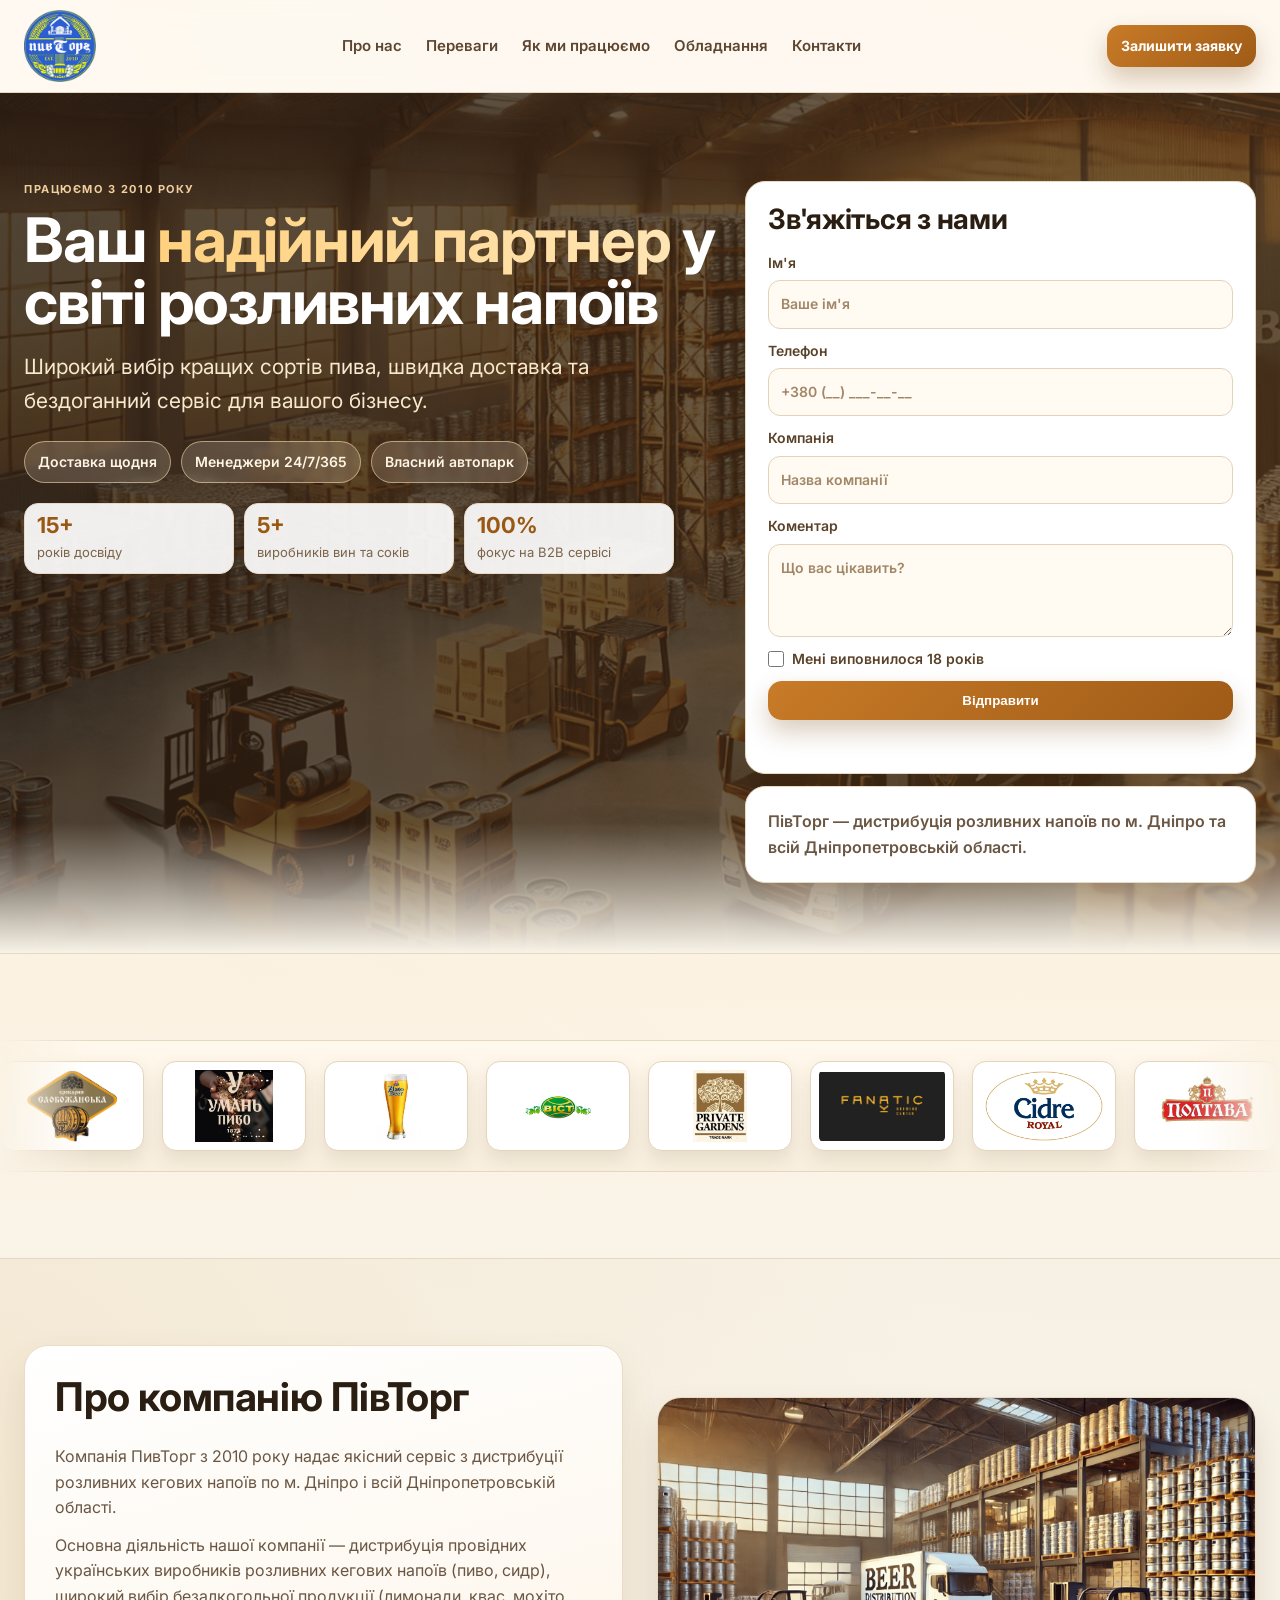
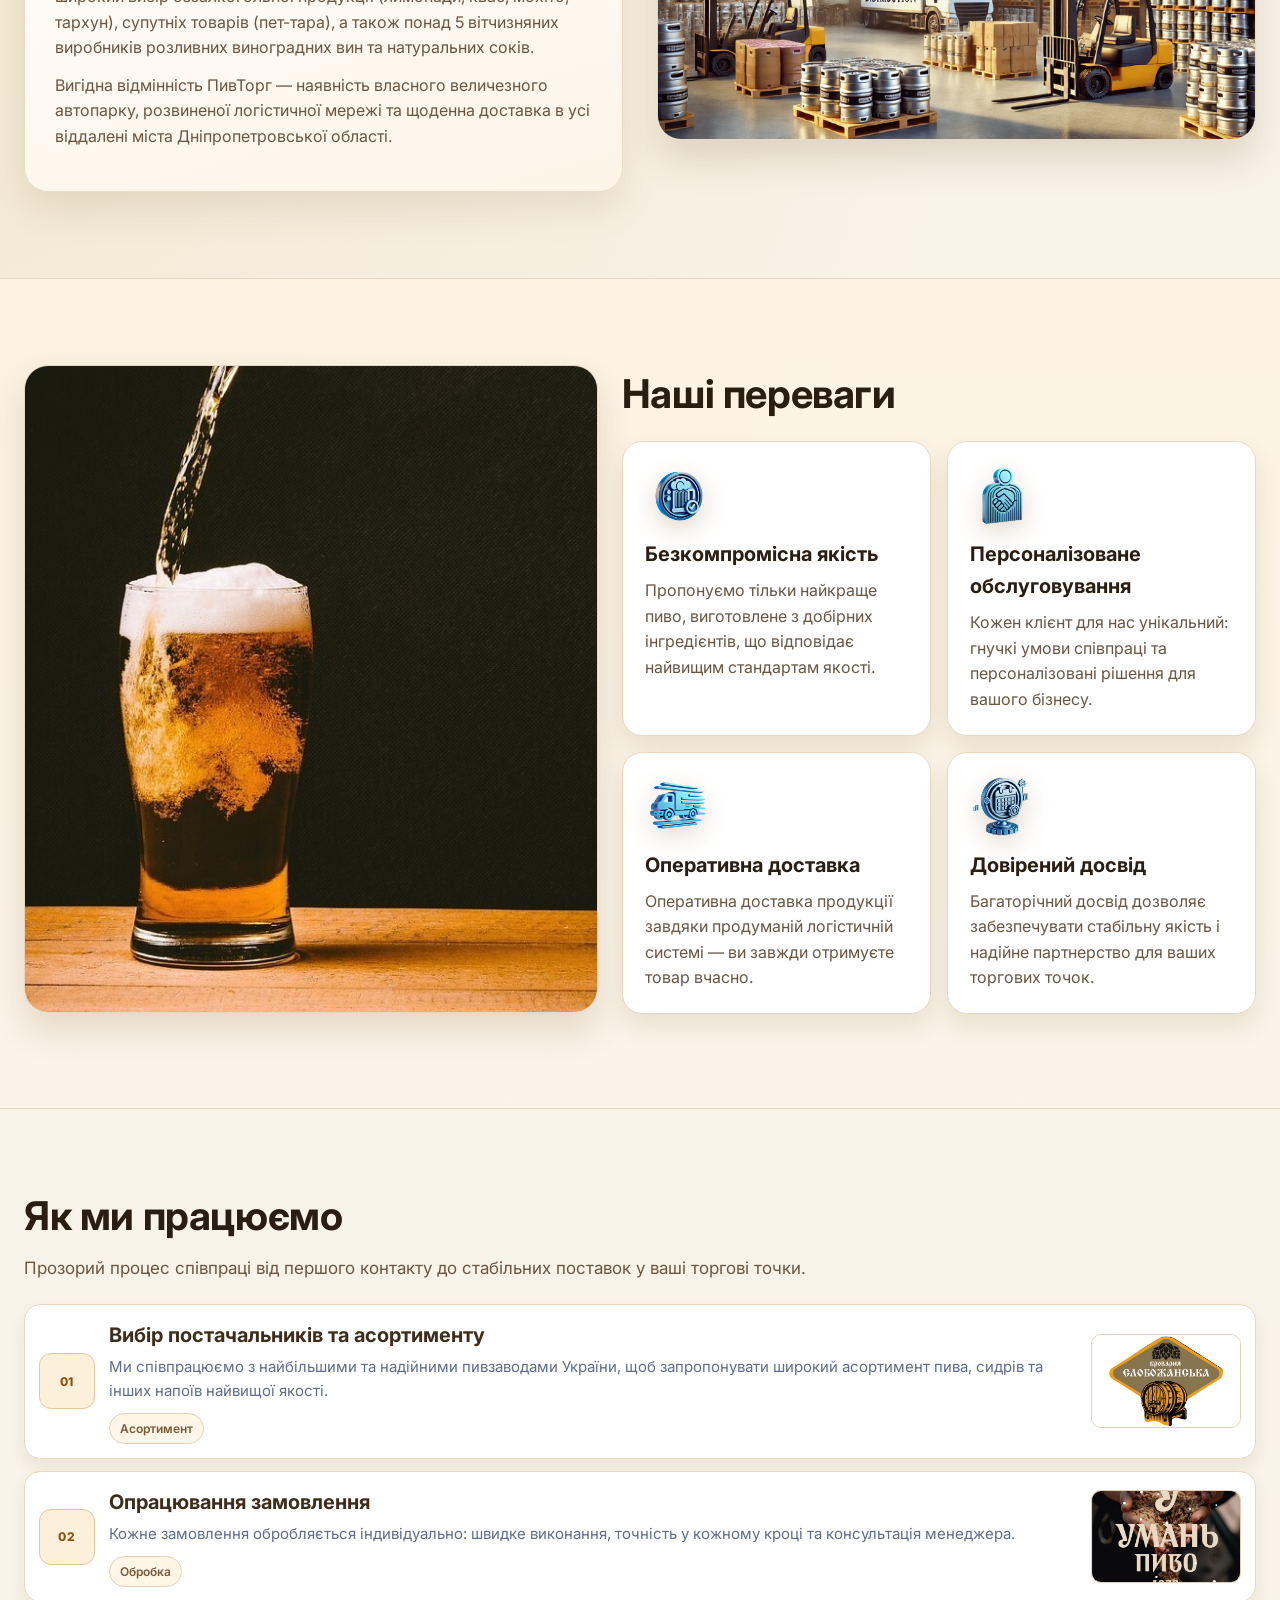
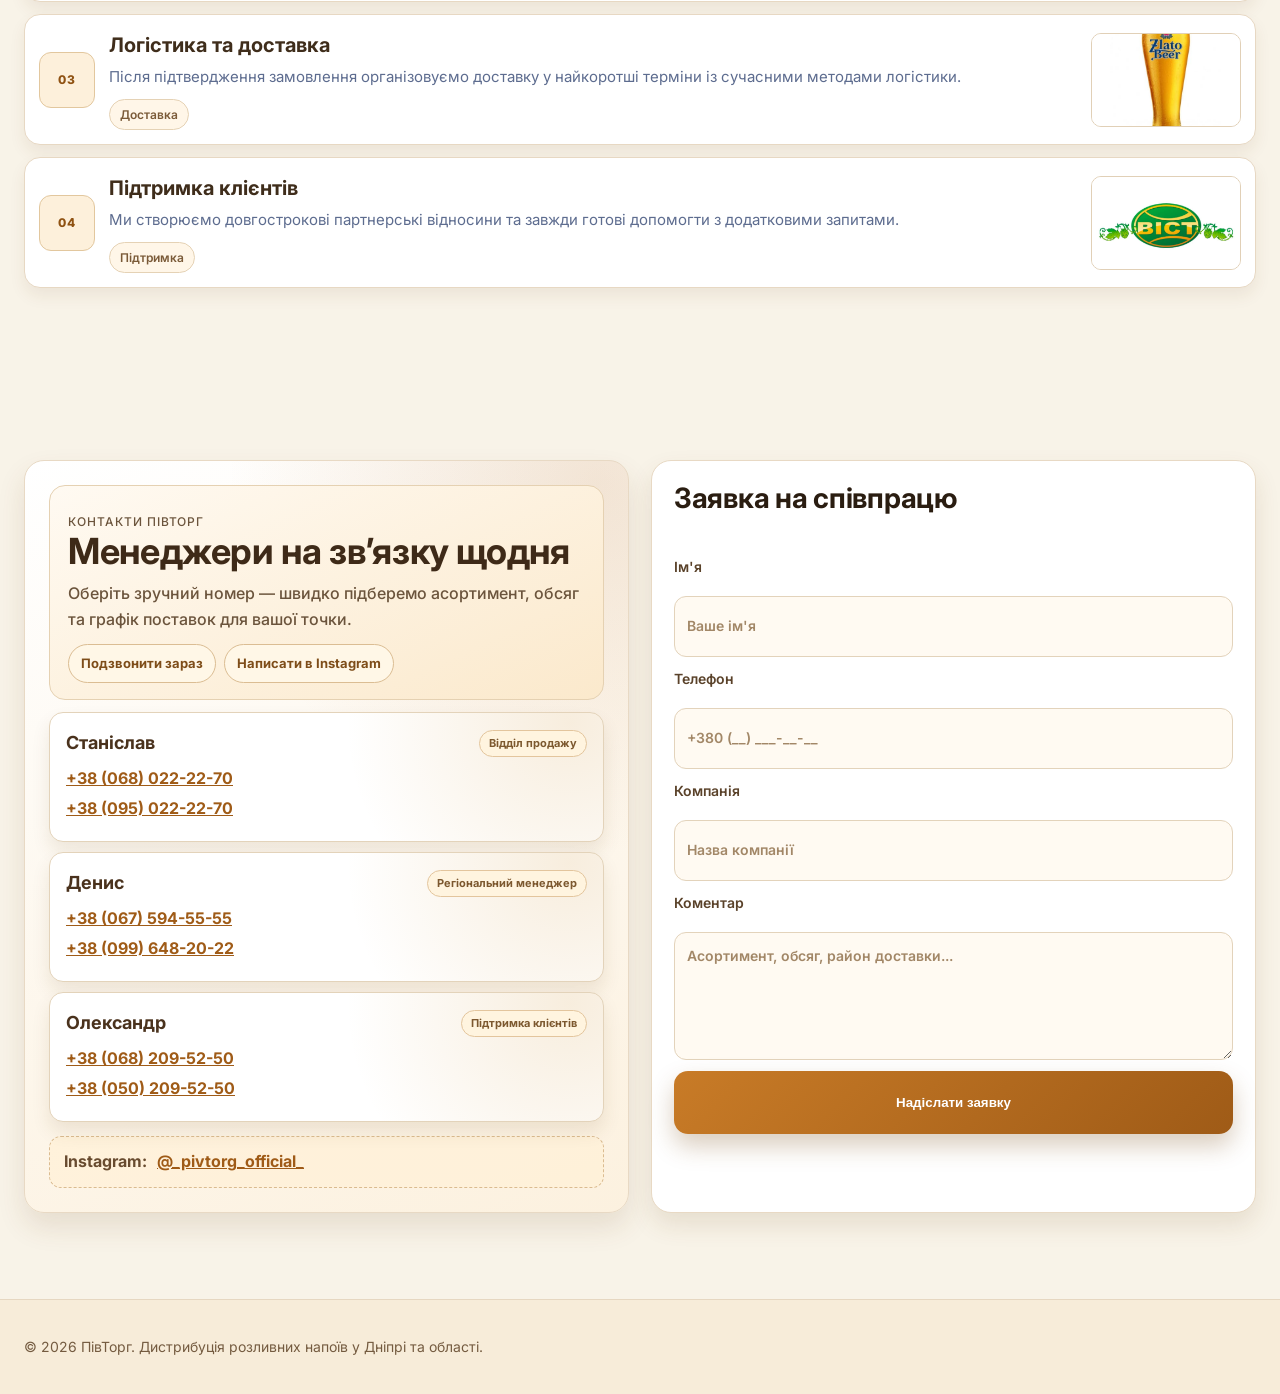
==== index.html @ 71525293 "Add files via upload" ====
<!doctype html>
<html lang="uk">
<head>
  <meta charset="UTF-8" />
  <meta name="viewport" content="width=device-width, initial-scale=1.0" />
  <title>ПiвТорг — Ваш надійний партнер у світі розливних напоїв</title>
  <meta name="description" content="Дистрибуція розливних кегових напоїв, сидрів та безалкогольної продукції по Дніпру і Дніпропетровській області." />
  <link rel="preconnect" href="https://fonts.googleapis.com">
  <link rel="preconnect" href="https://fonts.gstatic.com" crossorigin>
  <link href="https://fonts.googleapis.com/css2?family=Inter:wght@400;500;600;700;800&display=swap" rel="stylesheet">
  <link rel="stylesheet" href="styles.css" />
</head>
<body>
  <header class="header">
    <div class="container nav">
      <a href="#top" class="brand">
        <img src="assets/images/logo-main.png" alt="ПiвТорг" />
      </a>
      <nav>
        <a href="#about">Про нас</a>
        <a href="#advantages">Переваги</a>
        <a href="#work">Як ми працюємо</a>
        <a href="obladnannya.html">Обладнання</a>
        <a href="#contacts">Контакти</a>
      </nav>
      <a class="btn btn-sm" href="#lead">Залишити заявку</a>
    </div>
  </header>

  <main id="top">
    <section class="hero">
      <div class="container hero-grid">
        <div>
          <p class="kicker">Працюємо з 2010 року</p>
          <h1>Ваш <span>надійний партнер</span> у світі розливних напоїв</h1>
          <p class="lead">Широкий вибір кращих сортів пива, швидка доставка та бездоганний сервіс для вашого бізнесу.</p>
          <div class="hero-badges">
            <span>Доставка щодня</span>
            <span>Менеджери 24/7/365</span>
            <span>Власний автопарк</span>
          </div>

          <div class="hero-proof">
            <div>
              <strong>15+</strong>
              <p>років досвіду</p>
            </div>
            <div>
              <strong>5+</strong>
              <p>виробників вин та соків</p>
            </div>
            <div>
              <strong>100%</strong>
              <p>фокус на B2B сервісі</p>
            </div>
          </div>
        </div>

        <div class="hero-side">
          <form class="card form" data-form>
            <h2>Зв'яжіться з нами</h2>
            <label>
              Ім'я
              <input name="name" type="text" placeholder="Ваше ім'я" required>
            </label>
            <label>
              Телефон
              <input name="phone" type="tel" placeholder="+380 (__) ___-__-__" required>
            </label>
            <label>
              Компанія
              <input name="company" type="text" placeholder="Назва компанії">
            </label>
            <label>
              Коментар
              <textarea name="message" rows="3" placeholder="Що вас цікавить?"></textarea>
            </label>
            <label class="check">
              <input type="checkbox" name="age18" required>
              <span>Мені виповнилося 18 років</span>
            </label>
            <button class="btn" type="submit">Відправити</button>
            <p class="form-status" data-status></p>
          </form>
          <div class="hero-note card">
            <p>ПiвТорг — дистрибуція розливних напоїв по м. Дніпро та всій Дніпропетровській області.</p>
          </div>
        </div>
      </div>
    </section>

    <section class="section section-soft partners">
      <div class="logo-marquee" aria-label="Логотипи партнерів">
        <div class="logo-track">
          <img src="assets/images/partner-01.jpg" alt="Партнер 1">
          <img src="assets/images/partner-02.jpg" alt="Партнер 2">
          <img src="assets/images/partner-03.jpg" alt="Партнер 3">
          <img src="assets/images/partner-04.jpg" alt="Партнер 4">
          <img src="assets/images/partner-05.jpg" alt="Партнер 5">
          <img src="assets/images/partner-06.jpg" alt="Партнер 6">
          <img src="assets/images/partner-07.png" alt="Партнер 7">
          <img src="assets/images/partner-08.jpg" alt="Партнер 8">
          <img src="assets/images/partner-09.jpg" alt="Партнер 9">
          <img src="assets/images/partner-10.jpg" alt="Партнер 10">
          <img src="assets/images/partner-11.jpg" alt="Партнер 11">
          <img src="assets/images/partner-12.jpg" alt="Партнер 12">

          <img src="assets/images/partner-01.jpg" alt="Партнер 1">
          <img src="assets/images/partner-02.jpg" alt="Партнер 2">
          <img src="assets/images/partner-03.jpg" alt="Партнер 3">
          <img src="assets/images/partner-04.jpg" alt="Партнер 4">
          <img src="assets/images/partner-05.jpg" alt="Партнер 5">
          <img src="assets/images/partner-06.jpg" alt="Партнер 6">
          <img src="assets/images/partner-07.png" alt="Партнер 7">
          <img src="assets/images/partner-08.jpg" alt="Партнер 8">
          <img src="assets/images/partner-09.jpg" alt="Партнер 9">
          <img src="assets/images/partner-10.jpg" alt="Партнер 10">
          <img src="assets/images/partner-11.jpg" alt="Партнер 11">
          <img src="assets/images/partner-12.jpg" alt="Партнер 12">
        </div>
      </div>
    </section>

    <section id="about" class="section">
      <div class="container about">
        <div>
          <h2>Про компанію ПiвТорг</h2>
          <p>Компанія ПивТорг з 2010 року надає якісний сервіс з дистрибуції розливних кегових напоїв по м. Дніпро і всій Дніпропетровській області.</p>
          <p>Основна діяльність нашої компанії — дистрибуція провідних українських виробників розливних кегових напоїв (пиво, сидр), широкий вибір безалкогольної продукції (лимонади, квас, мохіто, тархун), супутніх товарів (пет-тара), а також понад 5 вітчизняних виробників розливних виноградних вин та натуральних соків.</p>
          <p>Вигідна відмінність ПивТорг — наявність власного величезного автопарку, розвиненої логістичної мережі та щоденна доставка в усі віддалені міста Дніпропетровської області.</p>
        </div>
        <img src="assets/images/about-team.png" alt="Команда ПивТорг" />
      </div>
    </section>

    <section id="advantages" class="section section-soft">
      <div class="container advantages-layout">
        <div class="advantages-media">
          <img src="assets/images/section-advantages-bg.jpg" alt="Асортимент напоїв" />
        </div>
        <div class="advantages-content">
          <h2>Наші переваги</h2>
          <div class="advantages-grid">
          <article class="card">
            <img class="icon-3d" src="assets/images/icon-quality.png" alt="Якість" />
            <h3>Безкомпромісна якість</h3>
            <p>Пропонуємо тільки найкраще пиво, виготовлене з добірних інгредієнтів, що відповідає найвищим стандартам якості.</p>
          </article>
          <article class="card">
            <img class="icon-3d" src="assets/images/icon-service.png" alt="Сервіс" />
            <h3>Персоналізоване обслуговування</h3>
            <p>Кожен клієнт для нас унікальний: гнучкі умови співпраці та персоналізовані рішення для вашого бізнесу.</p>
          </article>
          <article class="card">
            <img class="icon-3d" src="assets/images/icon-delivery.png" alt="Доставка" />
            <h3>Оперативна доставка</h3>
            <p>Оперативна доставка продукції завдяки продуманій логістичній системі — ви завжди отримуєте товар вчасно.</p>
          </article>
          <article class="card">
            <img class="icon-3d" src="assets/images/icon-experience.png" alt="Досвід" />
            <h3>Довірений досвід</h3>
            <p>Багаторічний досвід дозволяє забезпечувати стабільну якість і надійне партнерство для ваших торгових точок.</p>
          </article>
          </div>
        </div>
      </div>
    </section>

    <section id="work" class="section">
      <div class="container">
        <h2>Як ми працюємо</h2>
        <p class="work-lead">Прозорий процес співпраці від першого контакту до стабільних поставок у ваші торгові точки.</p>
        <div class="work-lane">
          <article class="work-step">
            <div class="work-step__index">01</div>
            <img class="work-step__image" src="assets/images/partner-01.jpg" alt="Постачальники" />
            <div class="work-step__body">
              <h3>Вибір постачальників та асортименту</h3>
              <p>Ми співпрацюємо з найбільшими та надійними пивзаводами України, щоб запропонувати широкий асортимент пива, сидрів та інших напоїв найвищої якості.</p>
            </div>
            <div class="work-step__tag">Асортимент</div>
          </article>

          <article class="work-step">
            <div class="work-step__index">02</div>
            <img class="work-step__image" src="assets/images/partner-02.jpg" alt="Опрацювання" />
            <div class="work-step__body">
              <h3>Опрацювання замовлення</h3>
              <p>Кожне замовлення обробляється індивідуально: швидке виконання, точність у кожному кроці та консультація менеджера.</p>
            </div>
            <div class="work-step__tag">Обробка</div>
          </article>

          <article class="work-step">
            <div class="work-step__index">03</div>
            <img class="work-step__image" src="assets/images/partner-03.jpg" alt="Логістика" />
            <div class="work-step__body">
              <h3>Логістика та доставка</h3>
              <p>Після підтвердження замовлення організовуємо доставку у найкоротші терміни із сучасними методами логістики.</p>
            </div>
            <div class="work-step__tag">Доставка</div>
          </article>

          <article class="work-step">
            <div class="work-step__index">04</div>
            <img class="work-step__image" src="assets/images/partner-04.jpg" alt="Підтримка" />
            <div class="work-step__body">
              <h3>Підтримка клієнтів</h3>
              <p>Ми створюємо довгострокові партнерські відносини та завжди готові допомогти з додатковими запитами.</p>
            </div>
            <div class="work-step__tag">Підтримка</div>
          </article>
        </div>
      </div>
    </section>

    <section id="contacts" class="section">
      <div class="container contacts">
        <div class="contacts-panel">
          <div class="contacts-head">
            <p class="contacts-kicker">Контакти ПiвТорг</p>
            <h2>Менеджери на звʼязку щодня</h2>
            <p>Оберіть зручний номер — швидко підберемо асортимент, обсяг та графік поставок для вашої точки.</p>
            <div class="contacts-actions">
              <a class="contacts-chip" href="tel:+380680222270">Подзвонити зараз</a>
              <a class="contacts-chip" href="https://www.instagram.com/_pivtorg_official_/" target="_blank" rel="noreferrer">Написати в Instagram</a>
            </div>
          </div>
          <div class="contact-cards">
            <article class="contact-card">
              <div class="contact-card__meta">
                <h3>Станіслав</h3>
                <span>Відділ продажу</span>
              </div>
              <p><a href="tel:+380680222270">+38 (068) 022-22-70</a></p>
              <p><a href="tel:+380950222270">+38 (095) 022-22-70</a></p>
            </article>
            <article class="contact-card">
              <div class="contact-card__meta">
                <h3>Денис</h3>
                <span>Регіональний менеджер</span>
              </div>
              <p><a href="tel:+380675945555">+38 (067) 594-55-55</a></p>
              <p><a href="tel:+380996482022">+38 (099) 648-20-22</a></p>
            </article>
            <article class="contact-card">
              <div class="contact-card__meta">
                <h3>Олександр</h3>
                <span>Підтримка клієнтів</span>
              </div>
              <p><a href="tel:+380682095250">+38 (068) 209-52-50</a></p>
              <p><a href="tel:+380502095250">+38 (050) 209-52-50</a></p>
            </article>
          </div>
          <div class="contacts-social">
            <strong>Instagram:</strong>
            <a href="https://www.instagram.com/_pivtorg_official_/" target="_blank" rel="noreferrer">@_pivtorg_official_</a>
          </div>
        </div>

        <form id="lead" class="card form" data-form>
          <h2>Заявка на співпрацю</h2>
          <label>
            Ім'я
            <input name="name" type="text" placeholder="Ваше ім'я" required>
          </label>
          <label>
            Телефон
            <input name="phone" type="tel" placeholder="+380 (__) ___-__-__" required>
          </label>
          <label>
            Компанія
            <input name="company" type="text" placeholder="Назва компанії">
          </label>
          <label>
            Коментар
            <textarea name="message" rows="4" placeholder="Асортимент, обсяг, район доставки..."></textarea>
          </label>
          <button class="btn" type="submit">Надіслати заявку</button>
          <p class="form-status" data-status></p>
        </form>
      </div>
    </section>
  </main>

  <footer class="footer">
    <div class="container">
      <p>© <span id="year"></span> ПiвТорг. Дистрибуція розливних напоїв у Дніпрі та області.</p>
    </div>
  </footer>

  <script src="script.js"></script>
</body>
</html>
---- styles.css ----
:root {
  --bg: #f8f3e8;
  --surface: #ffffff;
  --text: #2a1d11;
  --muted: #6a5642;
  --line: #e6d7c1;
  --primary: #b46a1f;
  --primary-dark: #8e4f0f;
  --accent: #d0912f;
}

* { box-sizing: border-box; }
html {
  scroll-behavior: smooth;
  scroll-padding-top: 96px;
}
body { margin: 0; padding: 0; }
img { max-width: 100%; display: block; }

body {
  font-family: Inter, system-ui, -apple-system, Segoe UI, Roboto, sans-serif;
  color: var(--text);
  background:
    radial-gradient(circle at 92% -8%, rgba(180, 106, 31, 0.16), transparent 36%),
    radial-gradient(circle at -8% 34%, rgba(208, 145, 47, 0.13), transparent 32%),
    var(--bg);
  line-height: 1.6;
}

.container {
  width: calc(100% - 48px);
  max-width: 1500px;
  margin: 0 auto;
}

.header {
  position: sticky;
  top: 0;
  z-index: 40;
  background: rgba(255, 250, 242, 0.92);
  border-bottom: 1px solid var(--line);
  backdrop-filter: blur(10px);
}

.nav {
  min-height: 92px;
  display: flex;
  align-items: center;
  justify-content: space-between;
  gap: 16px;
}

.brand {
  display: inline-flex;
  align-items: center;
  padding: 6px 0;
}

.brand img {
  height: 72px;
  border-radius: 12px;
  border: none;
  box-shadow: none;
}

nav { display: flex; gap: 24px; }
nav a {
  color: #5d452f;
  text-decoration: none;
  font-weight: 600;
  font-size: 15px;
}
nav a:hover { color: #3b2a1a; }

.btn {
  display: inline-flex;
  align-items: center;
  justify-content: center;
  border: none;
  border-radius: 14px;
  background: linear-gradient(135deg, #c87b27 0%, #9f5b17 100%);
  color: #fff;
  font-weight: 700;
  text-decoration: none;
  cursor: pointer;
  padding: 12px 18px;
  box-shadow: 0 12px 24px rgba(121, 74, 22, 0.28);
  transition: .2s ease;
}
.btn:hover { transform: translateY(-2px); box-shadow: 0 16px 28px rgba(104, 60, 15, 0.34); }
.btn-sm { padding: 10px 14px; font-size: 14px; }

.hero {
  position: relative;
  padding: 88px 0 70px;
  overflow: hidden;
}
.hero::before {
  content: '';
  position: absolute;
  inset: 0;
  background:
    linear-gradient(100deg, rgba(48, 30, 16, 0.66), rgba(113, 69, 25, 0.5)),
    url('assets/images/hero-bg.png') center/cover no-repeat;
  z-index: 0;
}
.hero::after {
  content: '';
  position: absolute;
  inset: auto 0 0;
  height: 130px;
  background: linear-gradient(180deg, rgba(248, 243, 232, 0), rgba(248, 243, 232, 1));
  z-index: 0;
}

.hero-grid {
  position: relative;
  z-index: 1;
  display: grid;
  grid-template-columns: 1.15fr 0.85fr;
  gap: 30px;
  align-items: start;
}

.kicker {
  margin: 0 0 10px;
  color: #f0cf9f;
  font-weight: 700;
  text-transform: uppercase;
  letter-spacing: .14em;
  font-size: 11px;
}

h1 {
  margin: 0;
  color: #ffffff;
  max-width: 860px;
  font-size: clamp(38px, 4.8vw, 66px);
  line-height: 1.02;
  letter-spacing: -.02em;
}
h1 span {
  background: linear-gradient(92deg, #ffd17f, #ffe5b4);
  -webkit-background-clip: text;
  background-clip: text;
  color: transparent;
}

.lead {
  margin: 16px 0 0;
  color: #f8e9cd;
  font-size: clamp(16px, 1.9vw, 21px);
  max-width: 760px;
}

.hero-badges {
  margin-top: 24px;
  display: flex;
  gap: 10px;
  flex-wrap: wrap;
}
.hero-badges span {
  background: rgba(255, 239, 214, 0.18);
  border: 1px solid rgba(252, 226, 181, 0.55);
  color: #fff5e4;
  padding: 9px 13px;
  border-radius: 999px;
  font-weight: 600;
  font-size: 14px;
  backdrop-filter: blur(3px);
}

.hero-proof {
  margin-top: 20px;
  display: grid;
  grid-template-columns: repeat(3, 1fr);
  gap: 10px;
  max-width: 650px;
}
.hero-proof > div {
  background: rgba(255, 255, 255, 0.92);
  border: 1px solid #e7d9c5;
  border-radius: 14px;
  padding: 10px 12px;
}
.hero-proof strong {
  display: block;
  font-size: 22px;
  color: #9a5815;
  line-height: 1;
}
.hero-proof p {
  margin: 6px 0 0;
  font-size: 13px;
  color: #7c644a;
}

.hero-side { display: grid; gap: 12px; }
.hero-note {
  border-style: dashed;
  background: #fff4e3;
}
.hero-note p { margin: 0; color: #6b4e30; font-weight: 600; }

.section {
  padding: 86px 0;
}
.section-soft {
  background: linear-gradient(180deg, rgba(253, 243, 226, 0.82), rgba(250, 244, 233, 0.9));
  border-top: 1px solid var(--line);
  border-bottom: 1px solid var(--line);
}

h2 {
  margin: 0 0 24px;
  font-size: clamp(30px, 3.1vw, 44px);
  letter-spacing: -.01em;
  line-height: 1.1;
}

.about {
  display: grid;
  grid-template-columns: 1fr 1fr;
  gap: 34px;
  align-items: center;
}
.about > div {
  padding: 30px;
  border-radius: 24px;
  background: linear-gradient(165deg, #ffffff, #fdf4e7);
  border: 1px solid #eadcc7;
  box-shadow: 0 18px 36px rgba(119, 80, 35, 0.12);
}
.about p { margin: 12px 0; color: var(--muted); }
.about img {
  width: 100%;
  border-radius: 24px;
  border: 1px solid #e7d9c4;
  box-shadow: 0 20px 36px rgba(97, 61, 23, 0.16);
}


.advantages-layout {
  display: grid;
  grid-template-columns: 0.95fr 1.05fr;
  gap: 24px;
  align-items: start;
}

.advantages-media {
  position: sticky;
  top: 104px;
}

.advantages-media img {
  width: 100%;
  height: min(72vh, 680px);
  object-fit: cover;
  border-radius: 24px;
  border: 1px solid #e5d7c1;
  box-shadow: 0 18px 34px rgba(114, 74, 28, 0.16);
}

.advantages-content {
  padding: 8px 0;
}

.advantages-grid {
  display: grid;
  grid-template-columns: repeat(2, minmax(0, 1fr));
  gap: 16px;
}

.grid-4 {
  display: grid;
  grid-template-columns: repeat(4, 1fr);
  gap: 18px;
}
.card {
  background: var(--surface);
  border: 1px solid #e8d9c4;
  border-radius: 20px;
  padding: 22px;
  box-shadow: 0 12px 24px rgba(111, 72, 27, 0.12);
  transition: .22s ease;
}
.card:hover { transform: translateY(-4px); box-shadow: 0 18px 30px rgba(102, 64, 21, 0.16); }
.card h3 { margin: 0 0 8px; font-size: 20px; }
.card p { margin: 0; color: var(--muted); }

.icon-3d {
  width: 64px;
  height: 64px;
  object-fit: contain;
  margin-bottom: 10px;
  filter: drop-shadow(0 8px 12px rgba(132, 84, 30, 0.24));
}

.work-lead {
  margin: -8px 0 22px;
  color: var(--muted);
  font-size: 17px;
  max-width: 860px;
}

.work-lane {
  display: grid;
  gap: 12px;
}

.work-step {
  display: grid;
  grid-template-columns: 56px minmax(0, 1fr) 150px;
  grid-template-areas:
    "index body image"
    "index tag image";
  gap: 8px 14px;
  align-items: center;
  border: 1px solid #e7d8c3;
  border-radius: 16px;
  padding: 14px;
  background: #ffffff;
  box-shadow: 0 8px 16px rgba(105, 68, 24, 0.08);
}

.work-step:hover {
  border-color: #d4b58d;
  box-shadow: 0 10px 18px rgba(95, 59, 17, 0.12);
}

.work-step__index {
  grid-area: index;
  width: 56px;
  height: 56px;
  border-radius: 12px;
  display: grid;
  place-items: center;
  font-size: 12px;
  font-weight: 800;
  letter-spacing: .08em;
  color: #8f5212;
  background: #fdf0db;
  border: 1px solid #e2c79e;
  box-shadow: none;
}

.work-step__image {
  grid-area: image;
  width: 150px;
  aspect-ratio: 16 / 10;
  height: auto;
  border-radius: 10px;
  object-fit: cover;
  border: 1px solid #e1d0b7;
  justify-self: end;
}

.work-step__body h3 {
  margin: 0 0 4px;
  font-size: 20px;
  color: #3f2d1b;
}

.work-step__body p {
  margin: 0;
  color: #5d6c8f;
  font-size: 15px;
}

.work-step__body {
  grid-area: body;
  min-width: 0;
}

.work-step__tag {
  grid-area: tag;
  align-self: start;
  justify-self: start;
  margin-top: 2px;
  white-space: nowrap;
  border: 1px solid #e5d2b5;
  background: #fff6e8;
  color: #7a5a38;
  border-radius: 999px;
  padding: 5px 10px;
  font-size: 12px;
  font-weight: 600;
}

.partners .lead {
  margin-top: -8px;
  margin-bottom: 22px;
  font-size: 16px;
  color: var(--muted);
}
.logo-marquee {
  overflow: hidden;
  width: 100%;
  border-top: 1px solid #e6d7c1;
  border-bottom: 1px solid #e6d7c1;
  background: linear-gradient(180deg, #fff8ec, #f8efdf);
  mask-image: linear-gradient(90deg, transparent, #000 7%, #000 93%, transparent);
}
.logo-track {
  display: flex;
  align-items: center;
  gap: 18px;
  width: max-content;
  padding: 20px 0;
  animation: marquee 30s linear infinite;
}
.logo-track img {
  width: 144px;
  height: 90px;
  object-fit: contain;
  border: 1px solid #e4d4bc;
  border-radius: 14px;
  padding: 8px;
  background: #ffffff;
  box-shadow: 0 8px 18px rgba(101, 65, 22, 0.12);
}
@keyframes marquee {
  from { transform: translateX(0); }
  to { transform: translateX(-50%); }
}

.contacts {
  display: grid;
  grid-template-columns: 1fr 1fr;
  gap: 22px;
}
.contacts > div {
  border: 1px solid #e8d9c4;
  border-radius: 20px;
  padding: 24px;
  background: linear-gradient(160deg, #ffffff, #fdf4e8);
  box-shadow: 0 14px 28px rgba(104, 66, 22, 0.12);
}

.contacts-panel {
  background:
    radial-gradient(circle at 95% 3%, rgba(180, 106, 31, 0.16), transparent 40%),
    linear-gradient(160deg, #ffffff, #fcf1df) !important;
}

.contacts-head {
  padding: 16px 18px;
  border-radius: 16px;
  border: 1px solid #e5d1b2;
  background: linear-gradient(155deg, #fffaf2, #fbe9cc);
  margin-bottom: 12px;
}

.contacts-kicker {
  margin: 0 0 8px;
  font-size: 12px;
  font-weight: 800;
  letter-spacing: .08em;
  text-transform: uppercase;
  color: #96602a;
}

.contacts-head h2 {
  margin: 0;
  font-size: clamp(26px, 3.1vw, 36px);
  color: #3e2a18;
}

.contacts-head p {
  margin: 10px 0 0;
  color: #6b543c;
  font-weight: 500;
}

.contacts-actions {
  margin-top: 12px;
  display: flex;
  flex-wrap: wrap;
  gap: 8px;
}

.contacts-chip {
  display: inline-flex;
  align-items: center;
  justify-content: center;
  padding: 8px 12px;
  border-radius: 999px;
  border: 1px solid #dbbd93;
  background: #fff7e7;
  color: #7e4d19;
  font-weight: 700;
  font-size: 13px;
  text-decoration: none;
}

.contacts-chip:hover {
  border-color: #c99962;
  background: #ffeed1;
  color: #6a3f12;
}

.contact-cards {
  display: grid;
  grid-template-columns: 1fr;
  gap: 10px;
}

.contact-card {
  padding: 16px;
  border-radius: 14px;
  border: 1px solid #e3d3ba;
  background:
    radial-gradient(circle at 94% 8%, rgba(208, 145, 47, 0.16), transparent 42%),
    #ffffff;
  box-shadow: 0 10px 18px rgba(99, 64, 24, 0.1);
}

.contact-card:hover {
  border-color: #d3b086;
  box-shadow: 0 14px 24px rgba(95, 59, 18, 0.13);
}

.contact-card__meta {
  display: flex;
  align-items: center;
  justify-content: space-between;
  gap: 10px;
  margin-bottom: 8px;
}

.contact-card h3 {
  margin: 0;
  font-size: 18px;
  color: #4a321d;
}

.contact-card__meta span {
  border: 1px solid #e3c59d;
  background: #fff4df;
  color: #7c582f;
  border-radius: 999px;
  padding: 4px 9px;
  font-size: 11px;
  font-weight: 700;
  white-space: nowrap;
}

.contact-card p {
  margin: 4px 0;
  color: var(--muted);
  font-weight: 700;
}

.contacts-social {
  margin-top: 14px;
  padding: 12px 14px;
  border: 1px dashed #dabb90;
  border-radius: 12px;
  color: #684b2f;
  background: rgba(255, 240, 215, 0.74);
}

.contacts-social a {
  margin-left: 6px;
  font-weight: 700;
}

a { color: #9f5b17; }
a:hover { color: #7b420d; }

.form {
  display: grid;
  gap: 11px;
}
.form h2 { margin: 0 0 6px; font-size: 28px; }
.form label {
  display: grid;
  gap: 6px;
  font-size: 14px;
  font-weight: 600;
  color: #5a422a;
}
.form input,
.form textarea {
  width: 100%;
  border: 1px solid #e3d3bb;
  border-radius: 12px;
  padding: 12px;
  font: inherit;
  color: #3a2a1a;
  background: #fffaf2;
  outline: none;
}
.form input::placeholder,
.form textarea::placeholder { color: #a28767; }
.form input:focus,
.form textarea:focus {
  border-color: #cc8a3d;
  box-shadow: 0 0 0 3px rgba(188, 121, 42, 0.2);
}

.check {
  grid-template-columns: 18px 1fr;
  align-items: center;
  gap: 10px;
  font-weight: 500;
}
.check input {
  margin: 0;
  width: 16px;
  height: 16px;
  accent-color: #b56b20;
}

.form-status {
  margin: 0;
  min-height: 20px;
  font-size: 14px;
  color: #6e563c;
}

.footer {
  border-top: 1px solid #e6d7c1;
  background: #f7ecd9;
  padding: 22px 0;
  color: #745b40;
  font-size: 14px;
}

.equipment-hero {
  position: relative;
  overflow: hidden;
  padding-top: 94px;
}

.equipment-hero::before {
  content: '';
  position: absolute;
  inset: 0;
  background:
    linear-gradient(105deg, rgba(44, 28, 15, 0.62), rgba(107, 66, 24, 0.5)),
    url('assets/images/hero-bg.png') center/cover no-repeat;
  z-index: 0;
}

.equipment-hero::after {
  content: '';
  position: absolute;
  inset: auto 0 0;
  height: 130px;
  background: linear-gradient(180deg, rgba(248, 243, 232, 0), rgba(248, 243, 232, 1));
  z-index: 0;
}

.equipment-hero .container {
  position: relative;
  z-index: 1;
}

.equipment-hero__grid {
  display: grid;
  grid-template-columns: 1.05fr 0.95fr;
  gap: 24px;
  align-items: start;
}

.equipment-note {
  background: linear-gradient(165deg, rgba(255, 255, 255, 0.96), rgba(253, 241, 220, 0.95));
  border: 1px solid #e5d2b2;
}

.equipment-note h2 {
  margin: 0 0 10px;
  font-size: 30px;
  color: #3f2d1c;
}

.equipment-note p {
  margin: 0 0 10px;
  color: #6d573f;
}

.equipment-grid {
  display: grid;
  grid-template-columns: repeat(3, minmax(0, 1fr));
  gap: 16px;
}

.equipment-card {
  border: 1px solid #e6d7c3;
  border-radius: 18px;
  overflow: hidden;
  background: #fff;
  box-shadow: 0 10px 20px rgba(94, 60, 20, 0.1);
}

.equipment-card img {
  width: 100%;
  aspect-ratio: 4 / 3;
  height: auto;
  object-fit: contain;
  background: #fff6e8;
  padding: 8px;
  display: block;
}

.equipment-card__body {
  padding: 14px;
}

.equipment-card__body h3 {
  margin: 0 0 6px;
  font-size: 20px;
  color: #3e2a18;
}

.equipment-card__body p {
  margin: 0;
  color: #6a5642;
}

.equipment-cta {
  text-align: center;
  background: linear-gradient(160deg, #fff, #fbeed7);
  border: 1px solid #e2cdac;
}

.equipment-cta h2 {
  margin-bottom: 10px;
  color: #402d1b;
}

.equipment-cta p {
  margin: 0 auto 14px;
  max-width: 760px;
  color: #6a5642;
}

nav a[aria-current='page'] {
  color: #7b420d;
  font-weight: 800;
}

@media (max-width: 980px) {
  nav { display: none; }
  .hero-grid,
  .about,
  .contacts { grid-template-columns: 1fr; }
  .advantages-layout { grid-template-columns: 1fr; }
  .advantages-media { position: relative; top: 0; }
  .advantages-media img { height: clamp(220px, 42vw, 360px); }
  .advantages-grid { grid-template-columns: 1fr 1fr; }
  .equipment-hero__grid { grid-template-columns: 1fr; }
  .equipment-grid { grid-template-columns: 1fr 1fr; }
  .work-step {
    grid-template-columns: 48px minmax(0, 1fr);
    grid-template-areas:
      "index body"
      "index tag"
      "image image";
  }
  .work-step__image {
    width: 100%;
    aspect-ratio: 16 / 9;
    height: auto;
    justify-self: stretch;
  }
  .contacts-head {
    padding: 14px;
  }
  .grid-4 { grid-template-columns: 1fr 1fr; }
  .hero-proof { grid-template-columns: 1fr 1fr 1fr; }
  .section { padding: 72px 0; }
}

@media (max-width: 640px) {
  .container { width: calc(100% - 28px); }
  .brand img { height: 58px; }
  .grid-4 { grid-template-columns: 1fr; }
  .advantages-grid { grid-template-columns: 1fr; }
  .equipment-grid { grid-template-columns: 1fr; }
  .equipment-card img {
    aspect-ratio: 4 / 3;
    height: auto;
    object-fit: contain;
    background: #fff6e8;
    padding: 8px;
  }
  .hero-proof { grid-template-columns: 1fr; }
  .hero { padding: 58px 0 44px; }
  .section { padding: 58px 0; }
  .about > div,
  .contacts > div,
  .card,
  .work-step { border-radius: 16px; }
  .contact-card__meta {
    flex-direction: column;
    align-items: flex-start;
  }
  .work-step {
    grid-template-columns: 1fr;
    grid-template-areas:
      "index"
      "body"
      "tag"
      "image";
    gap: 10px;
    padding: 14px;
  }
  .work-step__index {
    width: 44px;
    height: 44px;
    border-radius: 12px;
  }
  .work-step__image {
    width: 100%;
    aspect-ratio: 4 / 3;
    height: auto;
    object-fit: contain;
    background: #fff6e8;
    padding: 6px;
  }
  .work-step__tag {
    grid-column: auto;
    justify-self: start;
    margin-top: 0;
  }
  .logo-track img { width: 114px; height: 74px; }
}

@media (prefers-reduced-motion: reduce) {
  html { scroll-behavior: auto; }
}
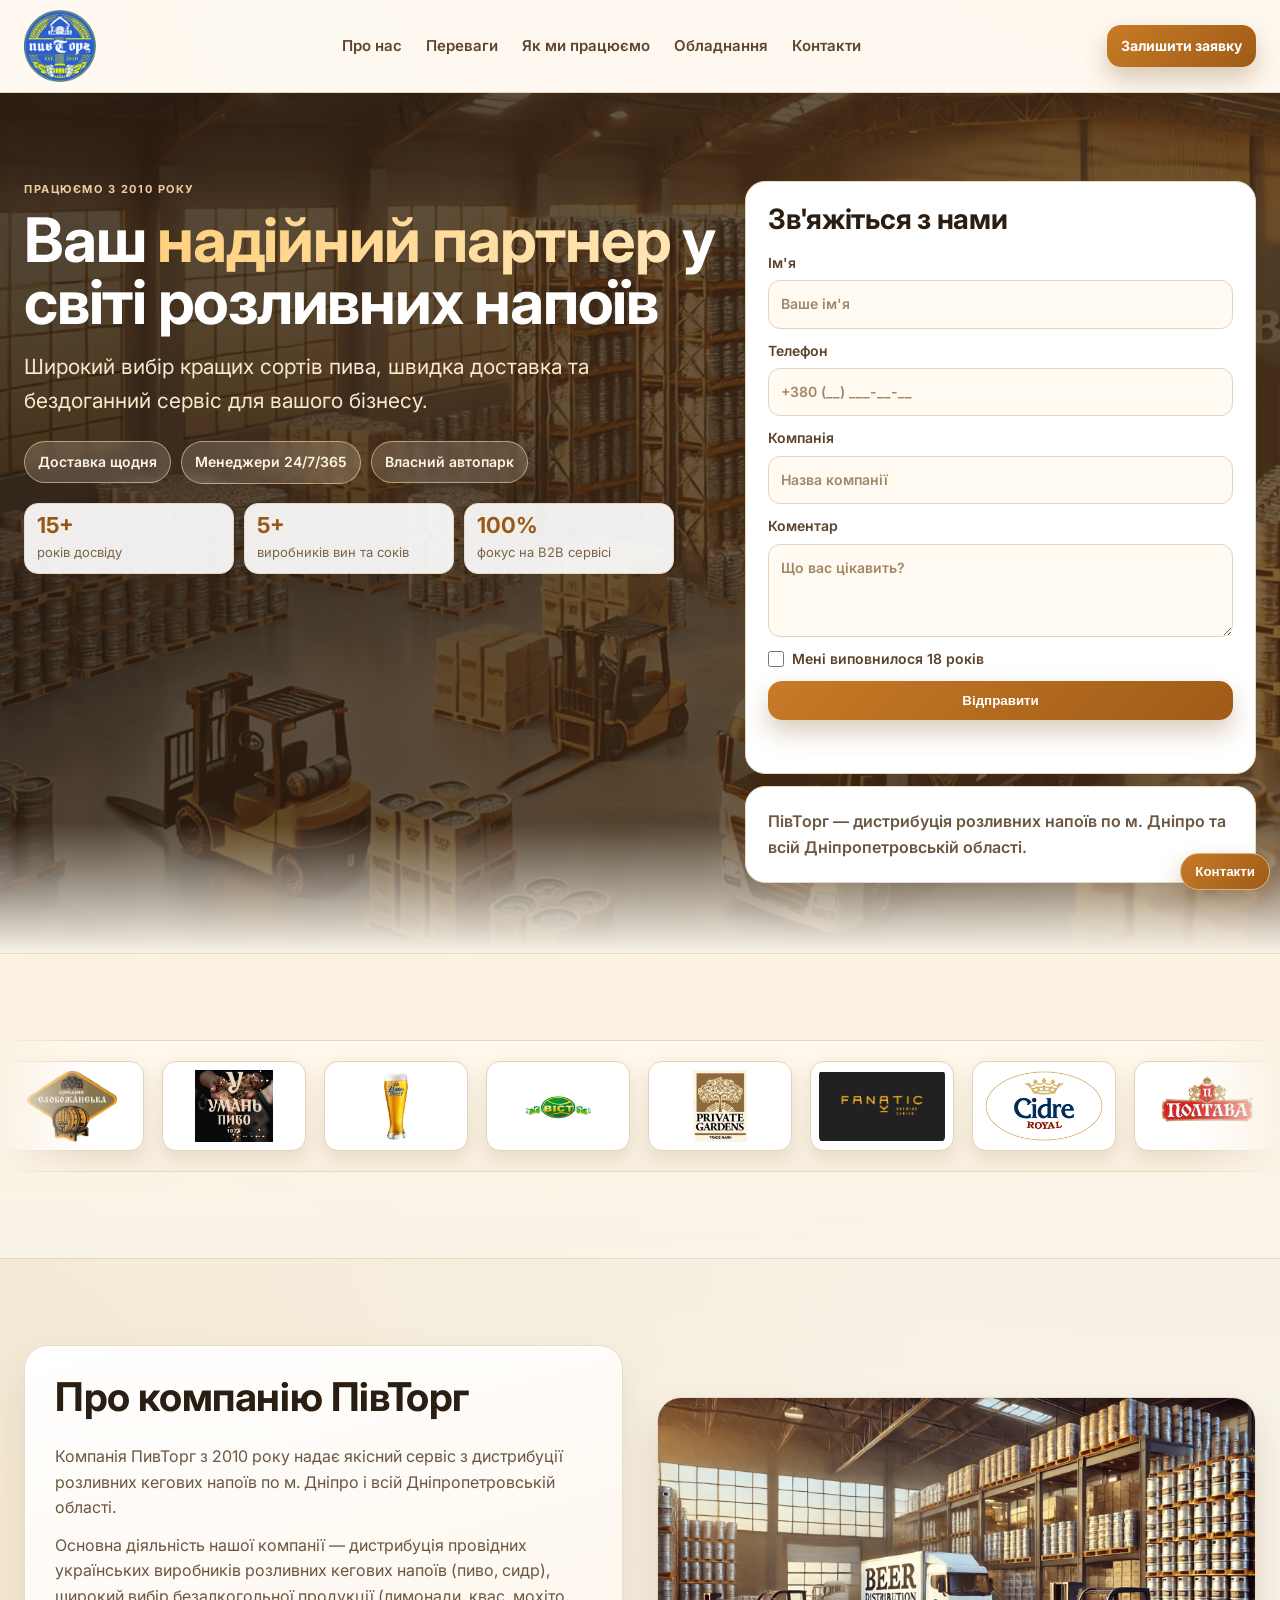
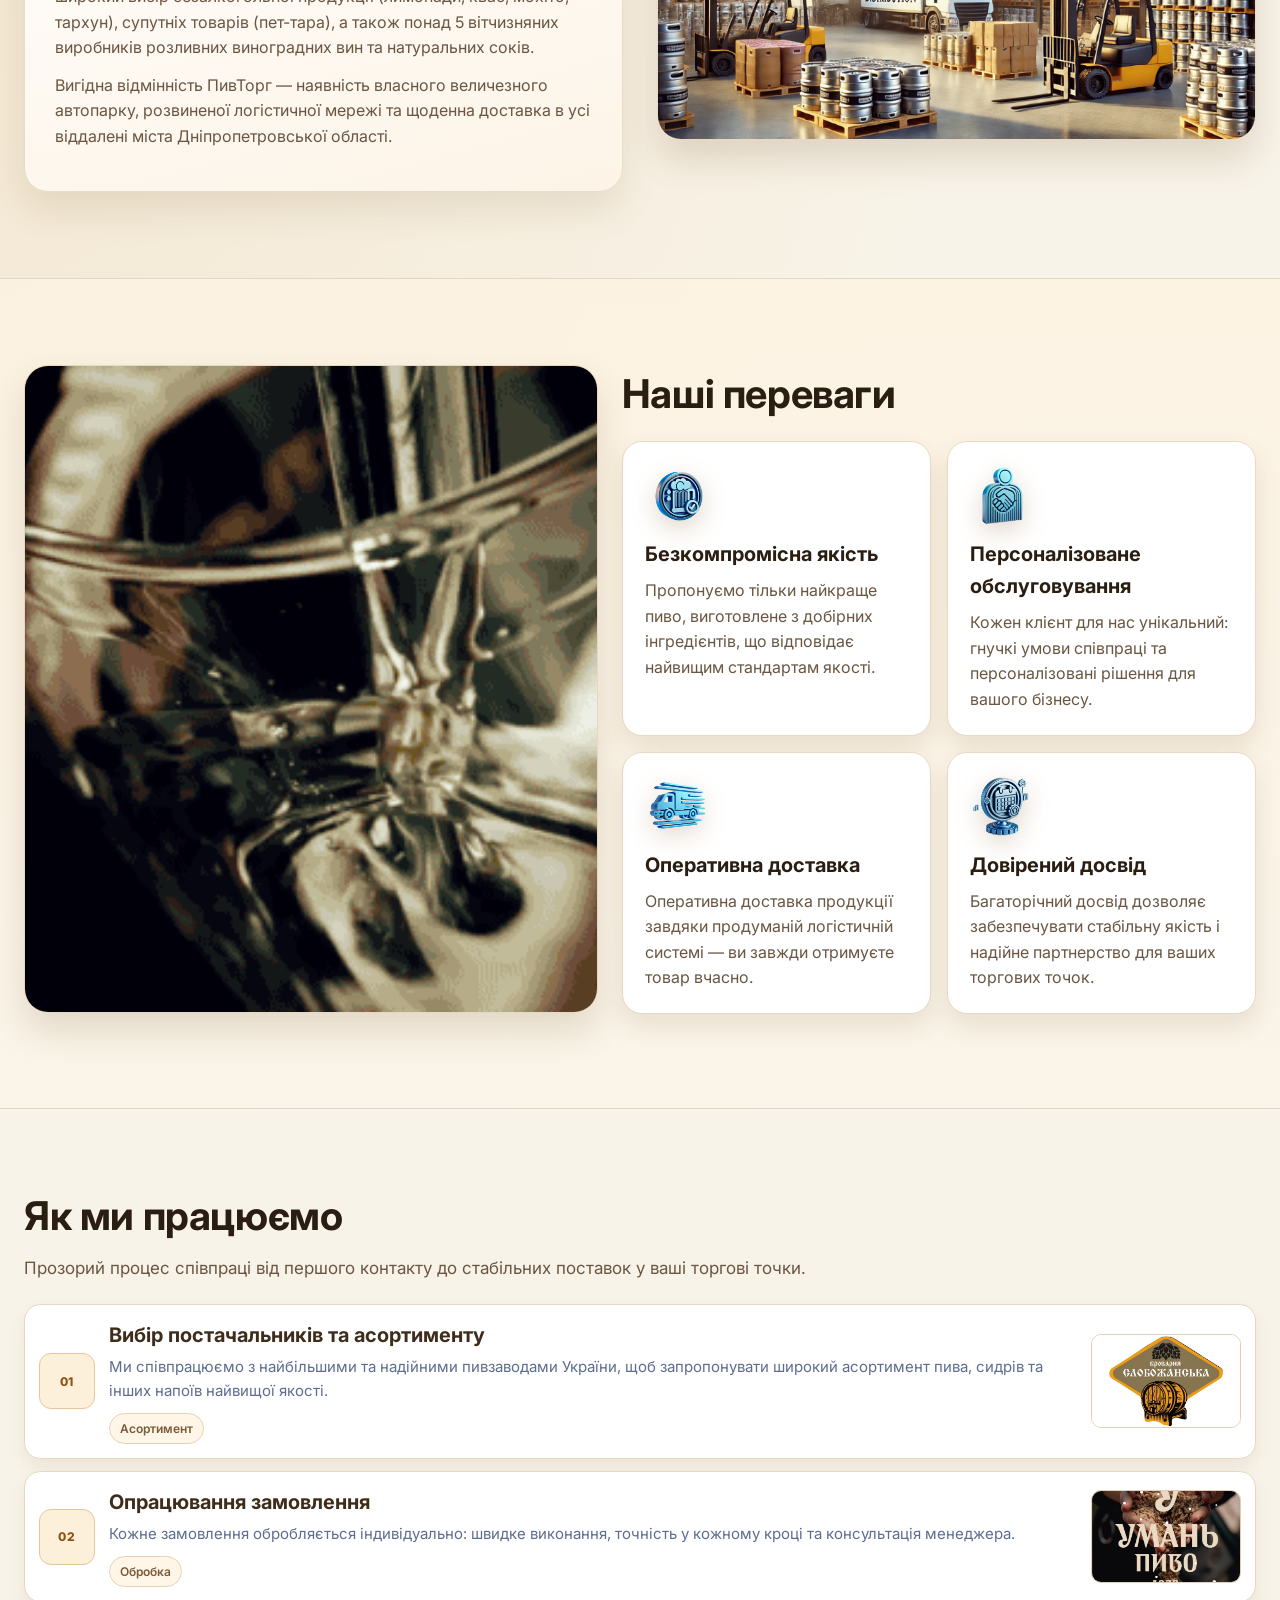
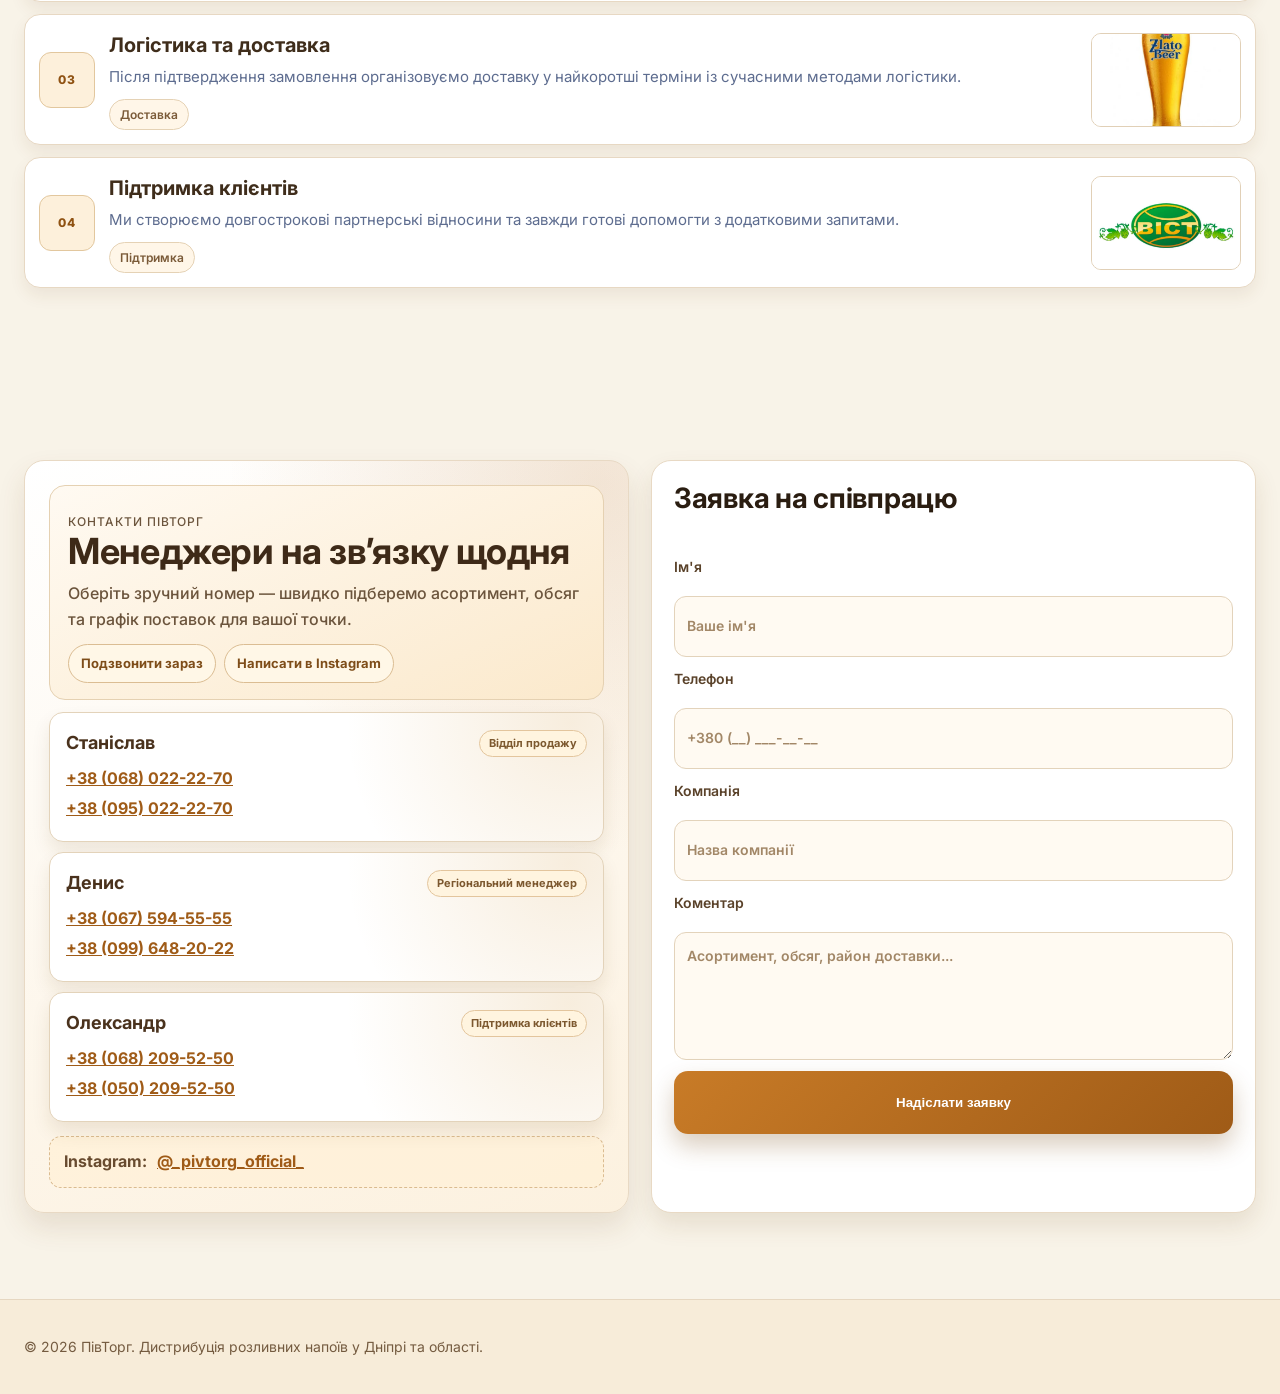
==== commit 061ef5ab: "Add files via upload" ====
--- a/index.html
+++ b/index.html
@@ -23,7 +23,23 @@
         <a href="obladnannya.html">Обладнання</a>
         <a href="#contacts">Контакти</a>
       </nav>
+      <button class="menu-toggle" type="button" aria-label="Відкрити меню" aria-expanded="false" data-menu-toggle>
+        <span></span>
+        <span></span>
+        <span></span>
+      </button>
       <a class="btn btn-sm" href="#lead">Залишити заявку</a>
+    </div>
+    <div class="mobile-menu" data-mobile-menu>
+      <div class="mobile-menu__backdrop" data-menu-close></div>
+      <div class="mobile-menu__panel">
+        <a href="#about" data-menu-link>Про нас</a>
+        <a href="#advantages" data-menu-link>Переваги</a>
+        <a href="#work" data-menu-link>Як ми працюємо</a>
+        <a href="obladnannya.html" data-menu-link>Обладнання</a>
+        <a href="#contacts" data-menu-link>Контакти</a>
+        <a class="btn" href="#lead" data-menu-link>Залишити заявку</a>
+      </div>
     </div>
   </header>
 
@@ -136,7 +152,7 @@
     <section id="advantages" class="section section-soft">
       <div class="container advantages-layout">
         <div class="advantages-media">
-          <img src="assets/images/section-advantages-bg.jpg" alt="Асортимент напоїв" />
+          <img src="assets/images/beer-59.gif" alt="Асортимент напоїв" />
         </div>
         <div class="advantages-content">
           <h2>Наші переваги</h2>
@@ -289,6 +305,24 @@
     </div>
   </footer>
 
+  <div class="quick-contact" data-quick-contact>
+    <button class="quick-contact__toggle" type="button" aria-label="Відкрити контакти" aria-expanded="false" data-quick-toggle>
+      Контакти
+    </button>
+    <div class="quick-contact__panel">
+      <a class="quick-contact__icon" href="tel:+380682095250" aria-label="Зателефонувати Олександру">
+        <svg viewBox="0 0 24 24" aria-hidden="true" focusable="false">
+          <path d="M6.6 10.8a15.6 15.6 0 0 0 6.6 6.6l2.2-2.2a1 1 0 0 1 1-.24c1.06.35 2.2.54 3.4.54a1 1 0 0 1 1 1V20a1 1 0 0 1-1 1C10.5 21 3 13.5 3 4a1 1 0 0 1 1-1h3.52a1 1 0 0 1 1 1c0 1.2.2 2.34.54 3.4a1 1 0 0 1-.25 1.02L6.6 10.8z"/>
+        </svg>
+      </a>
+      <a class="quick-contact__icon" href="https://www.instagram.com/_pivtorg_official_/" target="_blank" rel="noreferrer" aria-label="Instagram ПiвТорг">
+        <svg viewBox="0 0 24 24" aria-hidden="true" focusable="false">
+          <path d="M7.5 2h9A5.5 5.5 0 0 1 22 7.5v9A5.5 5.5 0 0 1 16.5 22h-9A5.5 5.5 0 0 1 2 16.5v-9A5.5 5.5 0 0 1 7.5 2zm0 2A3.5 3.5 0 0 0 4 7.5v9A3.5 3.5 0 0 0 7.5 20h9a3.5 3.5 0 0 0 3.5-3.5v-9A3.5 3.5 0 0 0 16.5 4h-9zm10.75 1.5a1.25 1.25 0 1 1 0 2.5 1.25 1.25 0 0 1 0-2.5zM12 7a5 5 0 1 1 0 10 5 5 0 0 1 0-10zm0 2a3 3 0 1 0 0 6 3 3 0 0 0 0-6z"/>
+        </svg>
+      </a>
+    </div>
+  </div>
+
   <script src="script.js"></script>
 </body>
 </html>
--- a/styles.css
+++ b/styles.css
@@ -71,6 +71,157 @@
   font-size: 15px;
 }
 nav a:hover { color: #3b2a1a; }
+
+.menu-toggle {
+  display: none;
+  width: 44px;
+  height: 44px;
+  border-radius: 12px;
+  border: 1px solid #e1cfb2;
+  background: #fff6e8;
+  cursor: pointer;
+  padding: 10px;
+  gap: 4px;
+  align-items: center;
+  justify-content: center;
+  flex-direction: column;
+}
+
+.menu-toggle span {
+  width: 18px;
+  height: 2px;
+  border-radius: 2px;
+  background: #6f451c;
+}
+
+.mobile-menu {
+  position: fixed;
+  inset: 0;
+  z-index: 90;
+  pointer-events: none;
+}
+
+.mobile-menu__backdrop {
+  position: absolute;
+  inset: 0;
+  background: rgba(29, 18, 8, 0.46);
+  opacity: 0;
+  transition: opacity .22s ease;
+}
+
+.mobile-menu__panel {
+  position: absolute;
+  right: 12px;
+  top: 92px;
+  width: min(320px, calc(100% - 24px));
+  border-radius: 16px;
+  border: 1px solid #e2cfb2;
+  background: #fff8ec;
+  box-shadow: 0 20px 34px rgba(87, 56, 20, 0.2);
+  padding: 12px;
+  display: grid;
+  gap: 8px;
+  transform: translateY(-10px) scale(0.98);
+  opacity: 0;
+  transition: .22s ease;
+}
+
+.mobile-menu__panel a {
+  text-decoration: none;
+  color: #4e361f;
+  font-weight: 700;
+  border: 1px solid #ead9c2;
+  border-radius: 12px;
+  padding: 10px 12px;
+  background: #ffffff;
+}
+
+.mobile-menu__panel .btn {
+  margin-top: 4px;
+}
+
+.mobile-menu.is-open {
+  pointer-events: auto;
+}
+
+.mobile-menu.is-open .mobile-menu__backdrop {
+  opacity: 1;
+}
+
+.mobile-menu.is-open .mobile-menu__panel {
+  transform: translateY(0) scale(1);
+  opacity: 1;
+}
+
+body.menu-open {
+  overflow: hidden;
+}
+
+.quick-contact {
+  position: fixed;
+  right: 10px;
+  bottom: 10px;
+  z-index: 95;
+}
+
+.quick-contact__toggle {
+  border: 1px solid #d5b485;
+  background: linear-gradient(135deg, #c87b27 0%, #9f5b17 100%);
+  color: #fff;
+  border-radius: 999px;
+  padding: 10px 14px;
+  font-weight: 700;
+  cursor: pointer;
+  box-shadow: 0 12px 24px rgba(121, 74, 22, 0.32);
+}
+
+.quick-contact__panel {
+  position: absolute;
+  right: 0;
+  bottom: 52px;
+  display: flex;
+  gap: 6px;
+  min-width: auto;
+  max-width: none;
+  border: 1px solid #e1cfb3;
+  border-radius: 999px;
+  background: #fff9ee;
+  box-shadow: 0 14px 26px rgba(88, 58, 22, 0.2);
+  padding: 8px;
+  opacity: 0;
+  transform: translateY(6px);
+  pointer-events: none;
+  transition: .2s ease;
+}
+
+.quick-contact__icon {
+  width: 42px;
+  height: 42px;
+  border-radius: 999px;
+  border: 1px solid #ead9c2;
+  background: #fff;
+  display: inline-flex;
+  align-items: center;
+  justify-content: center;
+  color: #6b4018;
+}
+
+.quick-contact__icon svg {
+  width: 22px;
+  height: 22px;
+  fill: currentColor;
+}
+
+.quick-contact__icon:hover {
+  background: #fff1dc;
+  border-color: #d9b88c;
+}
+
+.quick-contact.is-open .quick-contact__panel {
+  opacity: 1;
+  transform: translateY(0);
+  pointer-events: auto;
+}
 
 .btn {
   display: inline-flex;
@@ -743,6 +894,8 @@
 
 @media (max-width: 980px) {
   nav { display: none; }
+  .btn.btn-sm { display: none; }
+  .menu-toggle { display: inline-flex; }
   .hero-grid,
   .about,
   .contacts { grid-template-columns: 1fr; }
@@ -826,6 +979,19 @@
     margin-top: 0;
   }
   .logo-track img { width: 114px; height: 74px; }
+  .mobile-menu__panel {
+    top: 84px;
+    right: 10px;
+    width: calc(100% - 20px);
+  }
+  .quick-contact {
+    right: 8px;
+    bottom: 8px;
+  }
+  .quick-contact__panel {
+    min-width: auto;
+    max-width: calc(100vw - 16px);
+  }
 }
 
 @media (prefers-reduced-motion: reduce) {
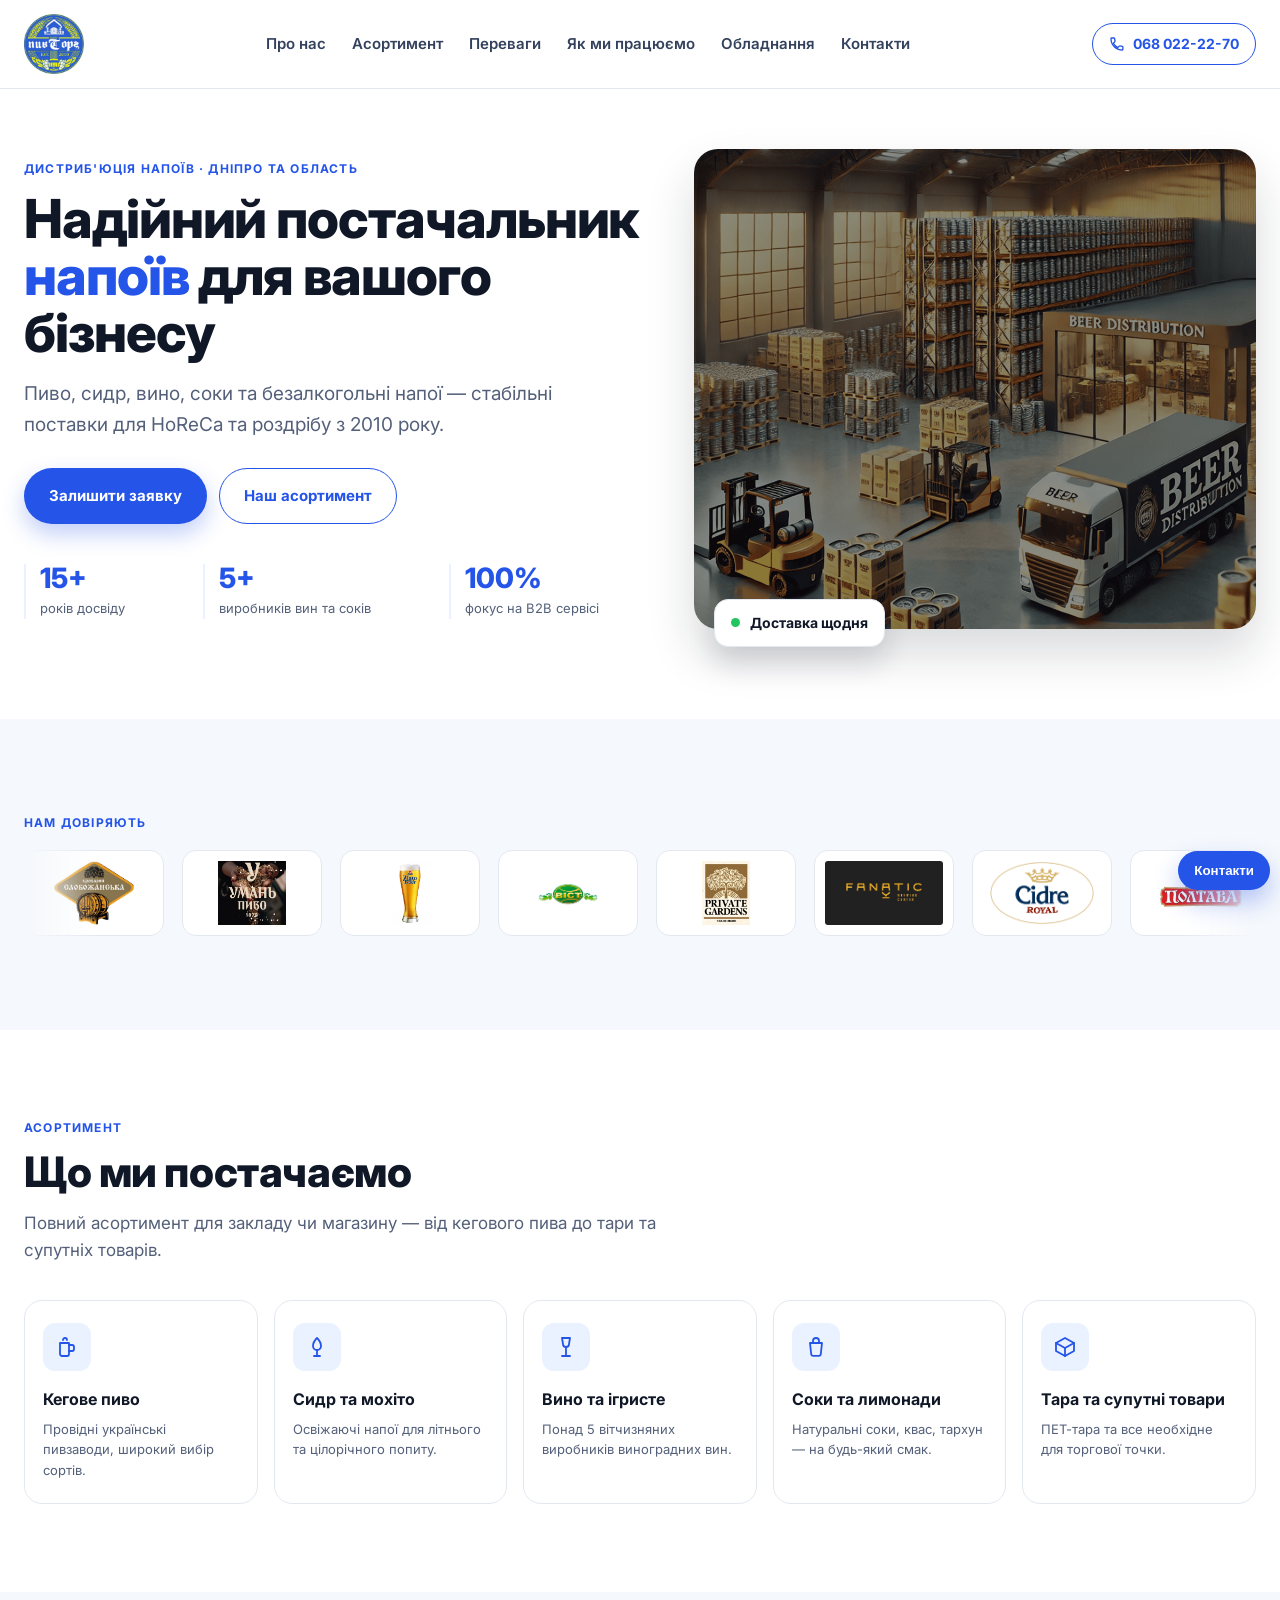
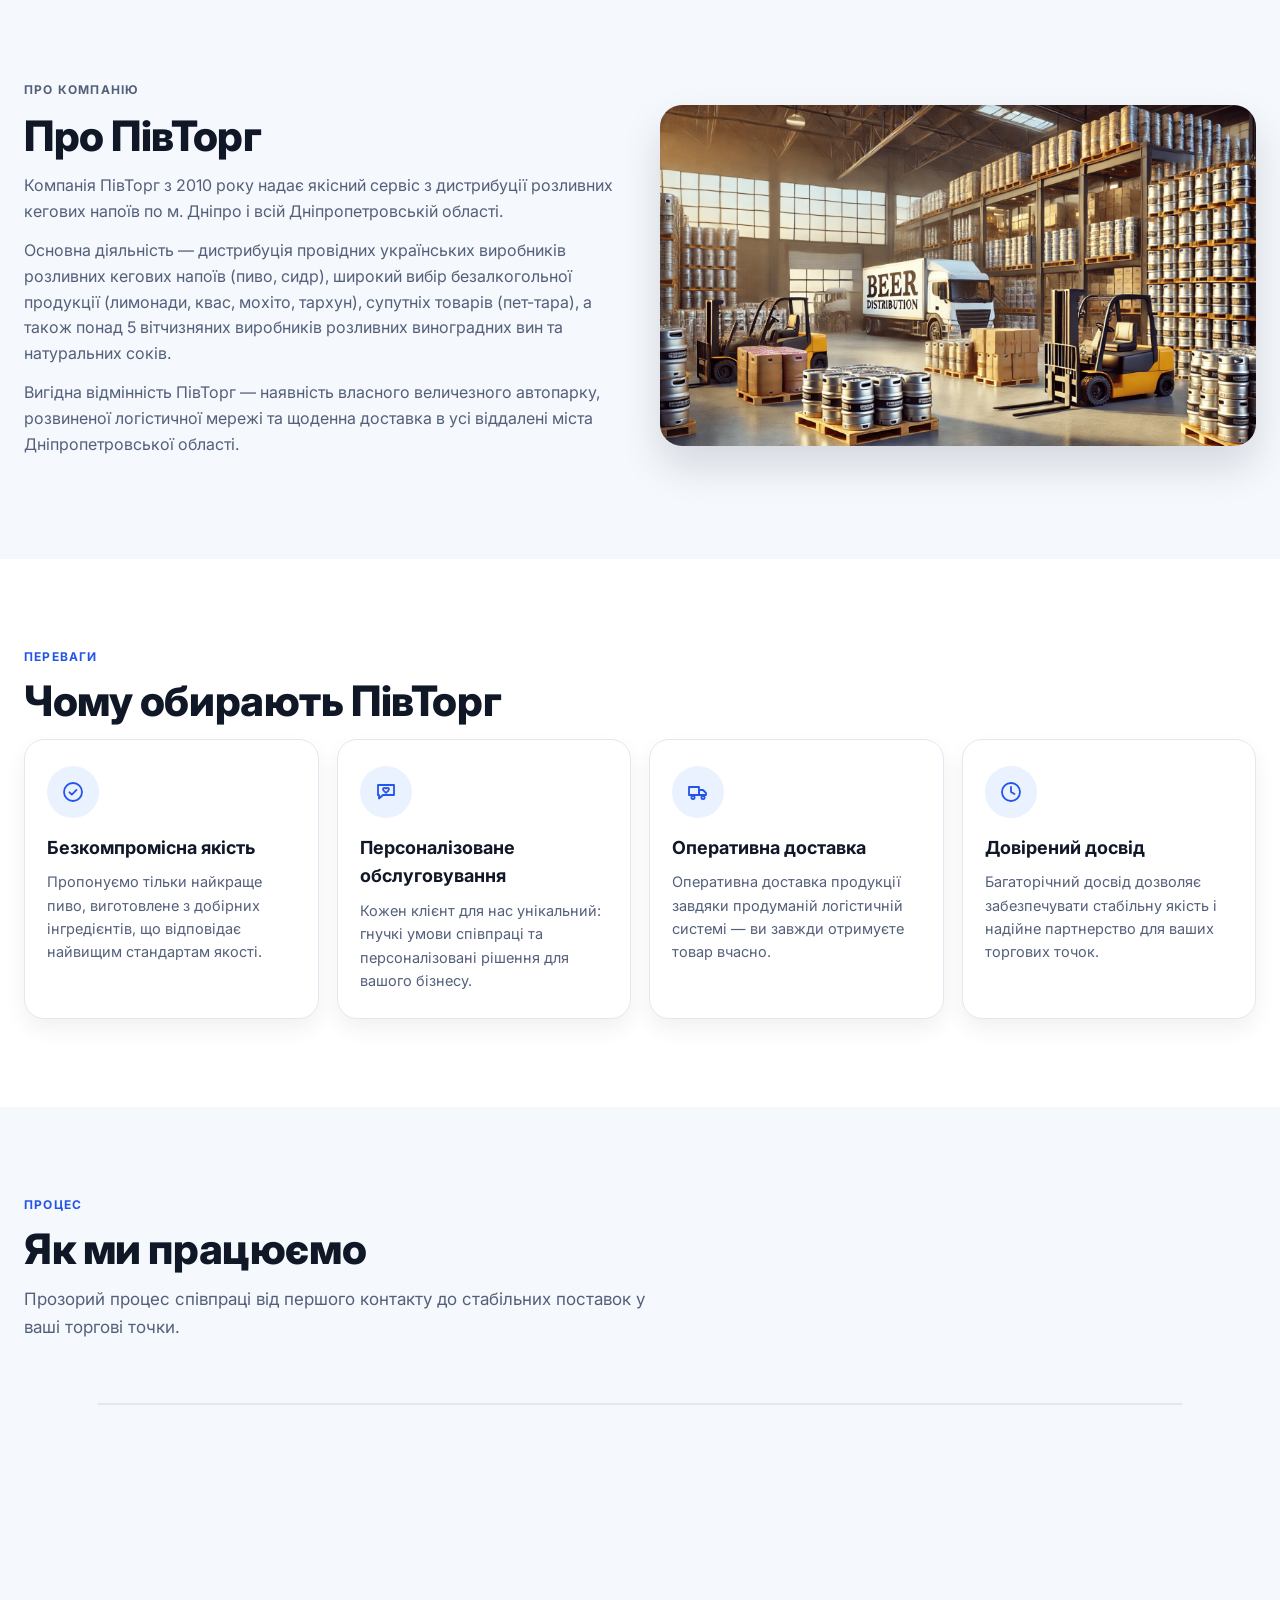
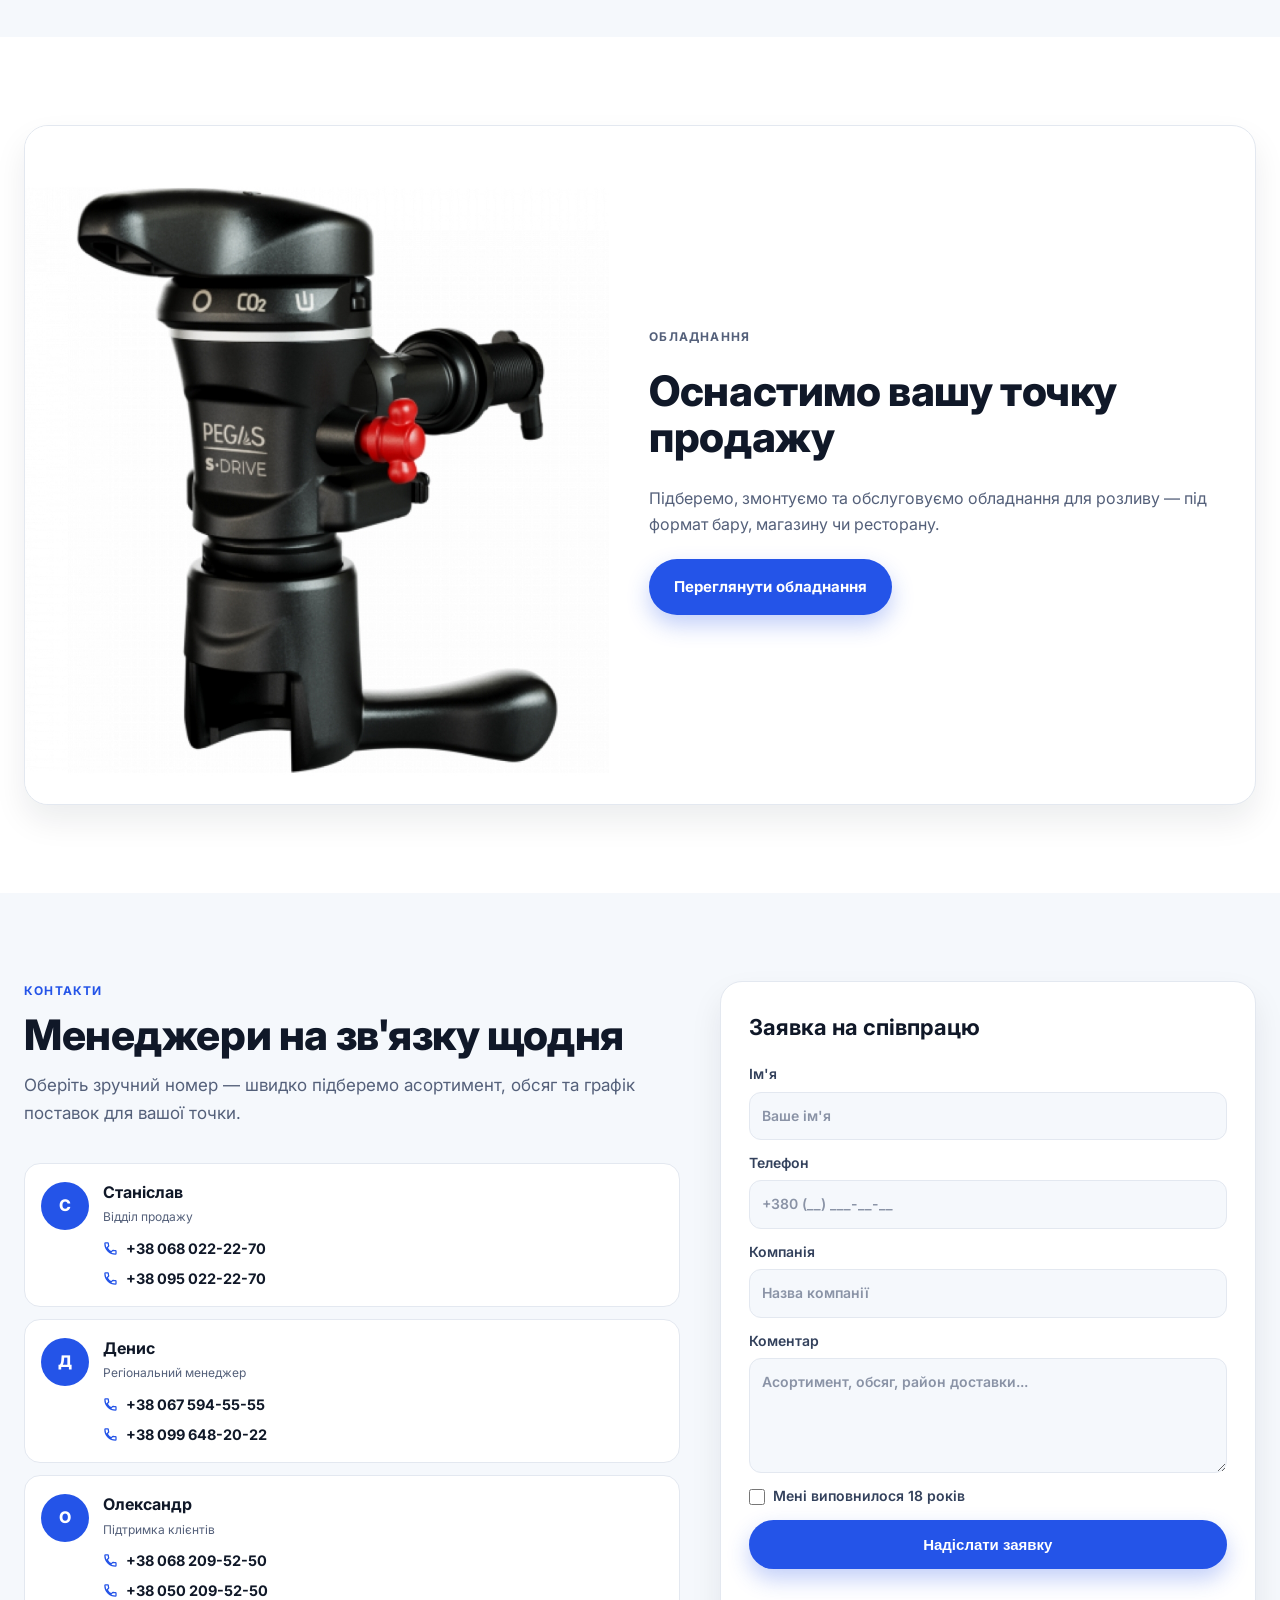
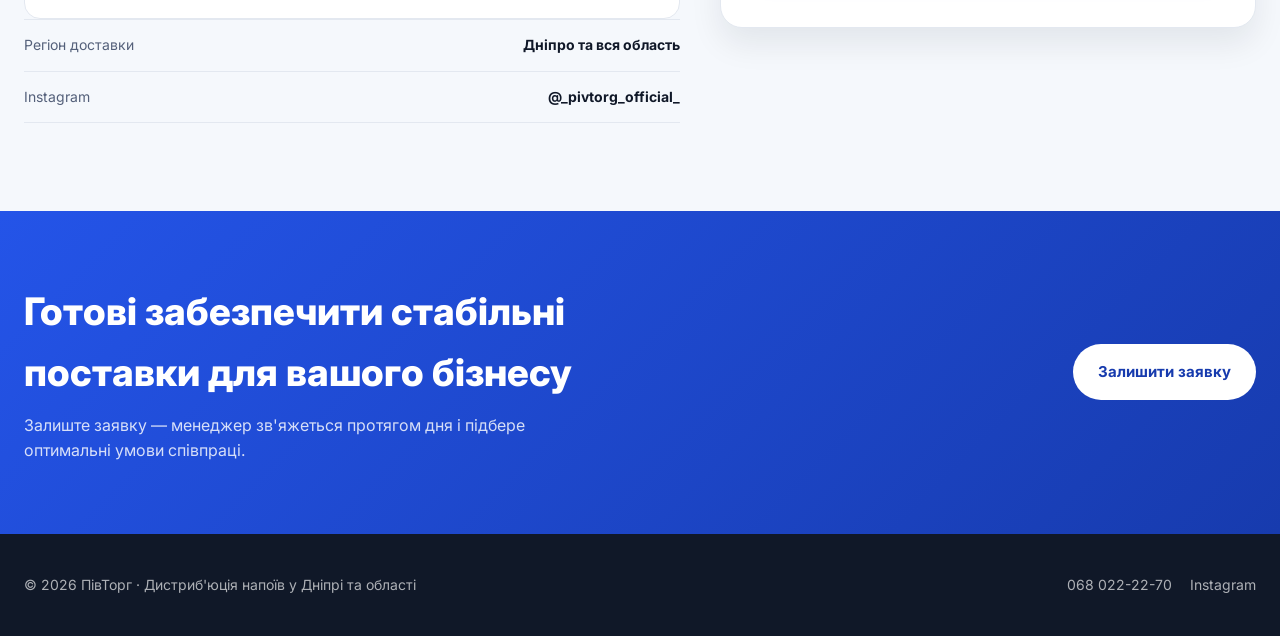
==== commit f272064c: "Initial commit: PivTorg B2B landing with Telegram lead capture Blue/white professional distributor d" ====
--- a/index.html
+++ b/index.html
@@ -1,328 +1,393 @@
-<!doctype html>
-<html lang="uk">
-<head>
-  <meta charset="UTF-8" />
-  <meta name="viewport" content="width=device-width, initial-scale=1.0" />
-  <title>ПiвТорг — Ваш надійний партнер у світі розливних напоїв</title>
-  <meta name="description" content="Дистрибуція розливних кегових напоїв, сидрів та безалкогольної продукції по Дніпру і Дніпропетровській області." />
-  <link rel="preconnect" href="https://fonts.googleapis.com">
-  <link rel="preconnect" href="https://fonts.gstatic.com" crossorigin>
-  <link href="https://fonts.googleapis.com/css2?family=Inter:wght@400;500;600;700;800&display=swap" rel="stylesheet">
-  <link rel="stylesheet" href="styles.css" />
-</head>
-<body>
-  <header class="header">
-    <div class="container nav">
-      <a href="#top" class="brand">
-        <img src="assets/images/logo-main.png" alt="ПiвТорг" />
-      </a>
-      <nav>
-        <a href="#about">Про нас</a>
-        <a href="#advantages">Переваги</a>
-        <a href="#work">Як ми працюємо</a>
-        <a href="obladnannya.html">Обладнання</a>
-        <a href="#contacts">Контакти</a>
-      </nav>
-      <button class="menu-toggle" type="button" aria-label="Відкрити меню" aria-expanded="false" data-menu-toggle>
-        <span></span>
-        <span></span>
-        <span></span>
-      </button>
-      <a class="btn btn-sm" href="#lead">Залишити заявку</a>
-    </div>
-    <div class="mobile-menu" data-mobile-menu>
-      <div class="mobile-menu__backdrop" data-menu-close></div>
-      <div class="mobile-menu__panel">
-        <a href="#about" data-menu-link>Про нас</a>
-        <a href="#advantages" data-menu-link>Переваги</a>
-        <a href="#work" data-menu-link>Як ми працюємо</a>
-        <a href="obladnannya.html" data-menu-link>Обладнання</a>
-        <a href="#contacts" data-menu-link>Контакти</a>
-        <a class="btn" href="#lead" data-menu-link>Залишити заявку</a>
-      </div>
-    </div>
-  </header>
-
-  <main id="top">
-    <section class="hero">
-      <div class="container hero-grid">
-        <div>
-          <p class="kicker">Працюємо з 2010 року</p>
-          <h1>Ваш <span>надійний партнер</span> у світі розливних напоїв</h1>
-          <p class="lead">Широкий вибір кращих сортів пива, швидка доставка та бездоганний сервіс для вашого бізнесу.</p>
-          <div class="hero-badges">
-            <span>Доставка щодня</span>
-            <span>Менеджери 24/7/365</span>
-            <span>Власний автопарк</span>
-          </div>
-
-          <div class="hero-proof">
-            <div>
-              <strong>15+</strong>
-              <p>років досвіду</p>
-            </div>
-            <div>
-              <strong>5+</strong>
-              <p>виробників вин та соків</p>
-            </div>
-            <div>
-              <strong>100%</strong>
-              <p>фокус на B2B сервісі</p>
-            </div>
-          </div>
-        </div>
-
-        <div class="hero-side">
-          <form class="card form" data-form>
-            <h2>Зв'яжіться з нами</h2>
-            <label>
-              Ім'я
-              <input name="name" type="text" placeholder="Ваше ім'я" required>
-            </label>
-            <label>
-              Телефон
-              <input name="phone" type="tel" placeholder="+380 (__) ___-__-__" required>
-            </label>
-            <label>
-              Компанія
-              <input name="company" type="text" placeholder="Назва компанії">
-            </label>
-            <label>
-              Коментар
-              <textarea name="message" rows="3" placeholder="Що вас цікавить?"></textarea>
-            </label>
-            <label class="check">
-              <input type="checkbox" name="age18" required>
-              <span>Мені виповнилося 18 років</span>
-            </label>
-            <button class="btn" type="submit">Відправити</button>
-            <p class="form-status" data-status></p>
-          </form>
-          <div class="hero-note card">
-            <p>ПiвТорг — дистрибуція розливних напоїв по м. Дніпро та всій Дніпропетровській області.</p>
-          </div>
-        </div>
-      </div>
-    </section>
-
-    <section class="section section-soft partners">
-      <div class="logo-marquee" aria-label="Логотипи партнерів">
-        <div class="logo-track">
-          <img src="assets/images/partner-01.jpg" alt="Партнер 1">
-          <img src="assets/images/partner-02.jpg" alt="Партнер 2">
-          <img src="assets/images/partner-03.jpg" alt="Партнер 3">
-          <img src="assets/images/partner-04.jpg" alt="Партнер 4">
-          <img src="assets/images/partner-05.jpg" alt="Партнер 5">
-          <img src="assets/images/partner-06.jpg" alt="Партнер 6">
-          <img src="assets/images/partner-07.png" alt="Партнер 7">
-          <img src="assets/images/partner-08.jpg" alt="Партнер 8">
-          <img src="assets/images/partner-09.jpg" alt="Партнер 9">
-          <img src="assets/images/partner-10.jpg" alt="Партнер 10">
-          <img src="assets/images/partner-11.jpg" alt="Партнер 11">
-          <img src="assets/images/partner-12.jpg" alt="Партнер 12">
-
-          <img src="assets/images/partner-01.jpg" alt="Партнер 1">
-          <img src="assets/images/partner-02.jpg" alt="Партнер 2">
-          <img src="assets/images/partner-03.jpg" alt="Партнер 3">
-          <img src="assets/images/partner-04.jpg" alt="Партнер 4">
-          <img src="assets/images/partner-05.jpg" alt="Партнер 5">
-          <img src="assets/images/partner-06.jpg" alt="Партнер 6">
-          <img src="assets/images/partner-07.png" alt="Партнер 7">
-          <img src="assets/images/partner-08.jpg" alt="Партнер 8">
-          <img src="assets/images/partner-09.jpg" alt="Партнер 9">
-          <img src="assets/images/partner-10.jpg" alt="Партнер 10">
-          <img src="assets/images/partner-11.jpg" alt="Партнер 11">
-          <img src="assets/images/partner-12.jpg" alt="Партнер 12">
-        </div>
-      </div>
-    </section>
-
-    <section id="about" class="section">
-      <div class="container about">
-        <div>
-          <h2>Про компанію ПiвТорг</h2>
-          <p>Компанія ПивТорг з 2010 року надає якісний сервіс з дистрибуції розливних кегових напоїв по м. Дніпро і всій Дніпропетровській області.</p>
-          <p>Основна діяльність нашої компанії — дистрибуція провідних українських виробників розливних кегових напоїв (пиво, сидр), широкий вибір безалкогольної продукції (лимонади, квас, мохіто, тархун), супутніх товарів (пет-тара), а також понад 5 вітчизняних виробників розливних виноградних вин та натуральних соків.</p>
-          <p>Вигідна відмінність ПивТорг — наявність власного величезного автопарку, розвиненої логістичної мережі та щоденна доставка в усі віддалені міста Дніпропетровської області.</p>
-        </div>
-        <img src="assets/images/about-team.png" alt="Команда ПивТорг" />
-      </div>
-    </section>
-
-    <section id="advantages" class="section section-soft">
-      <div class="container advantages-layout">
-        <div class="advantages-media">
-          <img src="assets/images/beer-59.gif" alt="Асортимент напоїв" />
-        </div>
-        <div class="advantages-content">
-          <h2>Наші переваги</h2>
-          <div class="advantages-grid">
-          <article class="card">
-            <img class="icon-3d" src="assets/images/icon-quality.png" alt="Якість" />
-            <h3>Безкомпромісна якість</h3>
-            <p>Пропонуємо тільки найкраще пиво, виготовлене з добірних інгредієнтів, що відповідає найвищим стандартам якості.</p>
-          </article>
-          <article class="card">
-            <img class="icon-3d" src="assets/images/icon-service.png" alt="Сервіс" />
-            <h3>Персоналізоване обслуговування</h3>
-            <p>Кожен клієнт для нас унікальний: гнучкі умови співпраці та персоналізовані рішення для вашого бізнесу.</p>
-          </article>
-          <article class="card">
-            <img class="icon-3d" src="assets/images/icon-delivery.png" alt="Доставка" />
-            <h3>Оперативна доставка</h3>
-            <p>Оперативна доставка продукції завдяки продуманій логістичній системі — ви завжди отримуєте товар вчасно.</p>
-          </article>
-          <article class="card">
-            <img class="icon-3d" src="assets/images/icon-experience.png" alt="Досвід" />
-            <h3>Довірений досвід</h3>
-            <p>Багаторічний досвід дозволяє забезпечувати стабільну якість і надійне партнерство для ваших торгових точок.</p>
-          </article>
-          </div>
-        </div>
-      </div>
-    </section>
-
-    <section id="work" class="section">
-      <div class="container">
-        <h2>Як ми працюємо</h2>
-        <p class="work-lead">Прозорий процес співпраці від першого контакту до стабільних поставок у ваші торгові точки.</p>
-        <div class="work-lane">
-          <article class="work-step">
-            <div class="work-step__index">01</div>
-            <img class="work-step__image" src="assets/images/partner-01.jpg" alt="Постачальники" />
-            <div class="work-step__body">
-              <h3>Вибір постачальників та асортименту</h3>
-              <p>Ми співпрацюємо з найбільшими та надійними пивзаводами України, щоб запропонувати широкий асортимент пива, сидрів та інших напоїв найвищої якості.</p>
-            </div>
-            <div class="work-step__tag">Асортимент</div>
-          </article>
-
-          <article class="work-step">
-            <div class="work-step__index">02</div>
-            <img class="work-step__image" src="assets/images/partner-02.jpg" alt="Опрацювання" />
-            <div class="work-step__body">
-              <h3>Опрацювання замовлення</h3>
-              <p>Кожне замовлення обробляється індивідуально: швидке виконання, точність у кожному кроці та консультація менеджера.</p>
-            </div>
-            <div class="work-step__tag">Обробка</div>
-          </article>
-
-          <article class="work-step">
-            <div class="work-step__index">03</div>
-            <img class="work-step__image" src="assets/images/partner-03.jpg" alt="Логістика" />
-            <div class="work-step__body">
-              <h3>Логістика та доставка</h3>
-              <p>Після підтвердження замовлення організовуємо доставку у найкоротші терміни із сучасними методами логістики.</p>
-            </div>
-            <div class="work-step__tag">Доставка</div>
-          </article>
-
-          <article class="work-step">
-            <div class="work-step__index">04</div>
-            <img class="work-step__image" src="assets/images/partner-04.jpg" alt="Підтримка" />
-            <div class="work-step__body">
-              <h3>Підтримка клієнтів</h3>
-              <p>Ми створюємо довгострокові партнерські відносини та завжди готові допомогти з додатковими запитами.</p>
-            </div>
-            <div class="work-step__tag">Підтримка</div>
-          </article>
-        </div>
-      </div>
-    </section>
-
-    <section id="contacts" class="section">
-      <div class="container contacts">
-        <div class="contacts-panel">
-          <div class="contacts-head">
-            <p class="contacts-kicker">Контакти ПiвТорг</p>
-            <h2>Менеджери на звʼязку щодня</h2>
-            <p>Оберіть зручний номер — швидко підберемо асортимент, обсяг та графік поставок для вашої точки.</p>
-            <div class="contacts-actions">
-              <a class="contacts-chip" href="tel:+380680222270">Подзвонити зараз</a>
-              <a class="contacts-chip" href="https://www.instagram.com/_pivtorg_official_/" target="_blank" rel="noreferrer">Написати в Instagram</a>
-            </div>
-          </div>
-          <div class="contact-cards">
-            <article class="contact-card">
-              <div class="contact-card__meta">
-                <h3>Станіслав</h3>
-                <span>Відділ продажу</span>
-              </div>
-              <p><a href="tel:+380680222270">+38 (068) 022-22-70</a></p>
-              <p><a href="tel:+380950222270">+38 (095) 022-22-70</a></p>
-            </article>
-            <article class="contact-card">
-              <div class="contact-card__meta">
-                <h3>Денис</h3>
-                <span>Регіональний менеджер</span>
-              </div>
-              <p><a href="tel:+380675945555">+38 (067) 594-55-55</a></p>
-              <p><a href="tel:+380996482022">+38 (099) 648-20-22</a></p>
-            </article>
-            <article class="contact-card">
-              <div class="contact-card__meta">
-                <h3>Олександр</h3>
-                <span>Підтримка клієнтів</span>
-              </div>
-              <p><a href="tel:+380682095250">+38 (068) 209-52-50</a></p>
-              <p><a href="tel:+380502095250">+38 (050) 209-52-50</a></p>
-            </article>
-          </div>
-          <div class="contacts-social">
-            <strong>Instagram:</strong>
-            <a href="https://www.instagram.com/_pivtorg_official_/" target="_blank" rel="noreferrer">@_pivtorg_official_</a>
-          </div>
-        </div>
-
-        <form id="lead" class="card form" data-form>
-          <h2>Заявка на співпрацю</h2>
-          <label>
-            Ім'я
-            <input name="name" type="text" placeholder="Ваше ім'я" required>
-          </label>
-          <label>
-            Телефон
-            <input name="phone" type="tel" placeholder="+380 (__) ___-__-__" required>
-          </label>
-          <label>
-            Компанія
-            <input name="company" type="text" placeholder="Назва компанії">
-          </label>
-          <label>
-            Коментар
-            <textarea name="message" rows="4" placeholder="Асортимент, обсяг, район доставки..."></textarea>
-          </label>
-          <button class="btn" type="submit">Надіслати заявку</button>
-          <p class="form-status" data-status></p>
-        </form>
-      </div>
-    </section>
-  </main>
-
-  <footer class="footer">
-    <div class="container">
-      <p>© <span id="year"></span> ПiвТорг. Дистрибуція розливних напоїв у Дніпрі та області.</p>
-    </div>
-  </footer>
-
-  <div class="quick-contact" data-quick-contact>
-    <button class="quick-contact__toggle" type="button" aria-label="Відкрити контакти" aria-expanded="false" data-quick-toggle>
-      Контакти
-    </button>
-    <div class="quick-contact__panel">
-      <a class="quick-contact__icon" href="tel:+380682095250" aria-label="Зателефонувати Олександру">
-        <svg viewBox="0 0 24 24" aria-hidden="true" focusable="false">
-          <path d="M6.6 10.8a15.6 15.6 0 0 0 6.6 6.6l2.2-2.2a1 1 0 0 1 1-.24c1.06.35 2.2.54 3.4.54a1 1 0 0 1 1 1V20a1 1 0 0 1-1 1C10.5 21 3 13.5 3 4a1 1 0 0 1 1-1h3.52a1 1 0 0 1 1 1c0 1.2.2 2.34.54 3.4a1 1 0 0 1-.25 1.02L6.6 10.8z"/>
-        </svg>
-      </a>
-      <a class="quick-contact__icon" href="https://www.instagram.com/_pivtorg_official_/" target="_blank" rel="noreferrer" aria-label="Instagram ПiвТорг">
-        <svg viewBox="0 0 24 24" aria-hidden="true" focusable="false">
-          <path d="M7.5 2h9A5.5 5.5 0 0 1 22 7.5v9A5.5 5.5 0 0 1 16.5 22h-9A5.5 5.5 0 0 1 2 16.5v-9A5.5 5.5 0 0 1 7.5 2zm0 2A3.5 3.5 0 0 0 4 7.5v9A3.5 3.5 0 0 0 7.5 20h9a3.5 3.5 0 0 0 3.5-3.5v-9A3.5 3.5 0 0 0 16.5 4h-9zm10.75 1.5a1.25 1.25 0 1 1 0 2.5 1.25 1.25 0 0 1 0-2.5zM12 7a5 5 0 1 1 0 10 5 5 0 0 1 0-10zm0 2a3 3 0 1 0 0 6 3 3 0 0 0 0-6z"/>
-        </svg>
-      </a>
-    </div>
-  </div>
-
-  <script src="script.js"></script>
-</body>
-</html>+<!doctype html>
+<html lang="uk">
+<head>
+  <meta charset="UTF-8" />
+  <meta name="viewport" content="width=device-width, initial-scale=1.0" />
+  <title>ПiвТорг — Надійний постачальник напоїв для вашого бізнесу</title>
+  <meta name="description" content="Дистрибуція розливних кегових напоїв, сидрів та безалкогольної продукції по Дніпру і Дніпропетровській області." />
+  <link rel="preconnect" href="https://fonts.googleapis.com">
+  <link rel="preconnect" href="https://fonts.gstatic.com" crossorigin>
+  <link href="https://fonts.googleapis.com/css2?family=Inter:wght@400;500;600;700;800&display=swap" rel="stylesheet">
+  <link rel="icon" href="assets/favicon/favicon.ico" sizes="any">
+  <link rel="icon" type="image/png" sizes="32x32" href="assets/favicon/favicon-32x32.png">
+  <link rel="icon" type="image/png" sizes="16x16" href="assets/favicon/favicon-16x16.png">
+  <link rel="apple-touch-icon" href="assets/favicon/apple-touch-icon.png">
+  <link rel="stylesheet" href="styles.css" />
+</head>
+<body>
+  <header class="header">
+    <div class="container nav">
+      <a href="#top" class="brand">
+        <img src="assets/images/logo-main.png" alt="ПiвТорг" />
+      </a>
+      <nav>
+        <a href="#about">Про нас</a>
+        <a href="#assortment">Асортимент</a>
+        <a href="#advantages">Переваги</a>
+        <a href="#work">Як ми працюємо</a>
+        <a href="obladnannya.html">Обладнання</a>
+        <a href="#contacts">Контакти</a>
+      </nav>
+      <a class="phone-pill" href="tel:+380680222270">
+        <svg width="16" height="16" viewBox="0 0 24 24" fill="none" stroke="currentColor" stroke-width="2" stroke-linecap="round" stroke-linejoin="round" aria-hidden="true" focusable="false"><path d="M6.6 10.8a15.6 15.6 0 0 0 6.6 6.6l2.2-2.2a1 1 0 0 1 1.02-.24c1.06.35 2.2.54 3.4.54a1 1 0 0 1 1 1V20a1 1 0 0 1-1 1C10.5 21 3 13.5 3 4a1 1 0 0 1 1-1h3.52a1 1 0 0 1 1 1c0 1.2.2 2.34.54 3.4a1 1 0 0 1-.25 1.02L6.6 10.8z"/></svg>
+        068 022-22-70
+      </a>
+      <button class="menu-toggle" type="button" aria-label="Відкрити меню" aria-expanded="false" data-menu-toggle>
+        <span></span>
+        <span></span>
+        <span></span>
+      </button>
+    </div>
+    <div class="mobile-menu" data-mobile-menu>
+      <div class="mobile-menu__backdrop" data-menu-close></div>
+      <div class="mobile-menu__panel">
+        <a href="#about" data-menu-link>Про нас</a>
+        <a href="#assortment" data-menu-link>Асортимент</a>
+        <a href="#advantages" data-menu-link>Переваги</a>
+        <a href="#work" data-menu-link>Як ми працюємо</a>
+        <a href="obladnannya.html" data-menu-link>Обладнання</a>
+        <a href="#contacts" data-menu-link>Контакти</a>
+        <a class="btn" href="#lead" data-menu-link>Залишити заявку</a>
+      </div>
+    </div>
+  </header>
+
+  <main id="top">
+    <section class="hero">
+      <div class="container hero-grid">
+        <div>
+          <p class="kicker">Дистриб'юція напоїв · Дніпро та область</p>
+          <h1>Надійний постачальник <span>напоїв</span> для вашого бізнесу</h1>
+          <p class="lead">Пиво, сидр, вино, соки та безалкогольні напої — стабільні поставки для HoReCa та роздрібу з 2010 року.</p>
+          <div class="hero-ctas">
+            <a class="btn" href="#lead">Залишити заявку</a>
+            <a class="pill-outline" href="#assortment">Наш асортимент</a>
+          </div>
+          <div class="stat-row">
+            <div><strong>15+</strong><p>років досвіду</p></div>
+            <div><strong>5+</strong><p>виробників вин та соків</p></div>
+            <div><strong>100%</strong><p>фокус на B2B сервісі</p></div>
+          </div>
+        </div>
+        <div class="hero-photo">
+          <img src="assets/images/hero-bg.png" alt="Розлив напоїв ПiвТорг" />
+          <div class="hero-badge-float"><span class="dot"></span>Доставка щодня</div>
+        </div>
+      </div>
+    </section>
+
+    <section class="section section-soft partners">
+      <div class="container partners-inner">
+        <p class="kicker">Нам довіряють</p>
+        <div class="logo-marquee" aria-label="Логотипи партнерів">
+          <div class="logo-track">
+            <img src="assets/images/partner-01.jpg" alt="Партнер 1">
+            <img src="assets/images/partner-02.jpg" alt="Партнер 2">
+            <img src="assets/images/partner-03.jpg" alt="Партнер 3">
+            <img src="assets/images/partner-04.jpg" alt="Партнер 4">
+            <img src="assets/images/partner-05.jpg" alt="Партнер 5">
+            <img src="assets/images/partner-06.jpg" alt="Партнер 6">
+            <img src="assets/images/partner-07.png" alt="Партнер 7">
+            <img src="assets/images/partner-08.jpg" alt="Партнер 8">
+            <img src="assets/images/partner-09.jpg" alt="Партнер 9">
+            <img src="assets/images/partner-10.jpg" alt="Партнер 10">
+            <img src="assets/images/partner-11.jpg" alt="Партнер 11">
+            <img src="assets/images/partner-12.jpg" alt="Партнер 12">
+
+            <img src="assets/images/partner-01.jpg" alt="Партнер 1">
+            <img src="assets/images/partner-02.jpg" alt="Партнер 2">
+            <img src="assets/images/partner-03.jpg" alt="Партнер 3">
+            <img src="assets/images/partner-04.jpg" alt="Партнер 4">
+            <img src="assets/images/partner-05.jpg" alt="Партнер 5">
+            <img src="assets/images/partner-06.jpg" alt="Партнер 6">
+            <img src="assets/images/partner-07.png" alt="Партнер 7">
+            <img src="assets/images/partner-08.jpg" alt="Партнер 8">
+            <img src="assets/images/partner-09.jpg" alt="Партнер 9">
+            <img src="assets/images/partner-10.jpg" alt="Партнер 10">
+            <img src="assets/images/partner-11.jpg" alt="Партнер 11">
+            <img src="assets/images/partner-12.jpg" alt="Партнер 12">
+          </div>
+        </div>
+      </div>
+    </section>
+
+    <section id="assortment" class="section">
+      <div class="container">
+        <p class="kicker">Асортимент</p>
+        <h2 class="section-title">Що ми постачаємо</h2>
+        <p class="section-lead">Повний асортимент для закладу чи магазину — від кегового пива до тари та супутніх товарів.</p>
+        <div class="category-grid">
+          <article class="category-card">
+            <span class="category-icon">
+              <svg viewBox="0 0 24 24" fill="none" stroke="currentColor" stroke-width="1.8" stroke-linecap="round" stroke-linejoin="round" aria-hidden="true" focusable="false"><path d="M5 8h9v11a2 2 0 0 1-2 2H7a2 2 0 0 1-2-2V8z"/><path d="M14 10h3a2 2 0 0 1 2 2v2a2 2 0 0 1-2 2h-3"/><path d="M8 5c0-1 .8-2 2-2s2 1 2 2"/></svg>
+            </span>
+            <h3>Кегове пиво</h3>
+            <p>Провідні українські пивзаводи, широкий вибір сортів.</p>
+          </article>
+          <article class="category-card">
+            <span class="category-icon">
+              <svg viewBox="0 0 24 24" fill="none" stroke="currentColor" stroke-width="1.8" stroke-linecap="round" stroke-linejoin="round" aria-hidden="true" focusable="false"><path d="M12 3c2 2 4 5 4 8a4 4 0 0 1-8 0c0-3 2-6 4-8z"/><path d="M12 15v6"/><path d="M9 21h6"/></svg>
+            </span>
+            <h3>Сидр та мохіто</h3>
+            <p>Освіжаючі напої для літнього та цілорічного попиту.</p>
+          </article>
+          <article class="category-card">
+            <span class="category-icon">
+              <svg viewBox="0 0 24 24" fill="none" stroke="currentColor" stroke-width="1.8" stroke-linecap="round" stroke-linejoin="round" aria-hidden="true" focusable="false"><path d="M8 3h8l-1 6a3 3 0 0 1-6 0L8 3z"/><path d="M12 13v8"/><path d="M8 21h8"/></svg>
+            </span>
+            <h3>Вино та ігристе</h3>
+            <p>Понад 5 вітчизняних виробників виноградних вин.</p>
+          </article>
+          <article class="category-card">
+            <span class="category-icon">
+              <svg viewBox="0 0 24 24" fill="none" stroke="currentColor" stroke-width="1.8" stroke-linecap="round" stroke-linejoin="round" aria-hidden="true" focusable="false"><path d="M6 8h12l-1.2 11a2 2 0 0 1-2 1.8H9.2a2 2 0 0 1-2-1.8L6 8z"/><path d="M9 8V6a3 3 0 0 1 6 0v2"/></svg>
+            </span>
+            <h3>Соки та лимонади</h3>
+            <p>Натуральні соки, квас, тархун — на будь-який смак.</p>
+          </article>
+          <article class="category-card">
+            <span class="category-icon">
+              <svg viewBox="0 0 24 24" fill="none" stroke="currentColor" stroke-width="1.8" stroke-linecap="round" stroke-linejoin="round" aria-hidden="true" focusable="false"><path d="M3 8l9-5 9 5-9 5-9-5z"/><path d="M3 8v8l9 5 9-5V8"/><path d="M12 13v8"/></svg>
+            </span>
+            <h3>Тара та супутні товари</h3>
+            <p>ПЕТ-тара та все необхідне для торгової точки.</p>
+          </article>
+        </div>
+      </div>
+    </section>
+
+    <section id="about" class="section section-soft">
+      <div class="container about-grid">
+        <div>
+          <p class="kicker">Про компанію</p>
+          <h2 class="section-title">Про ПiвТорг</h2>
+          <p>Компанія ПiвТорг з 2010 року надає якісний сервіс з дистрибуції розливних кегових напоїв по м. Дніпро і всій Дніпропетровській області.</p>
+          <p>Основна діяльність — дистрибуція провідних українських виробників розливних кегових напоїв (пиво, сидр), широкий вибір безалкогольної продукції (лимонади, квас, мохіто, тархун), супутніх товарів (пет-тара), а також понад 5 вітчизняних виробників розливних виноградних вин та натуральних соків.</p>
+          <p>Вигідна відмінність ПiвТорг — наявність власного величезного автопарку, розвиненої логістичної мережі та щоденна доставка в усі віддалені міста Дніпропетровської області.</p>
+        </div>
+        <img src="assets/images/about-team.png" alt="Команда ПiвТорг" />
+      </div>
+    </section>
+
+    <section id="advantages" class="section">
+      <div class="container">
+        <p class="kicker">Переваги</p>
+        <h2 class="section-title">Чому обирають ПiвТорг</h2>
+        <div class="advantages-grid">
+          <article class="card">
+            <span class="card-icon">
+              <svg viewBox="0 0 24 24" fill="none" stroke="currentColor" stroke-width="1.8" stroke-linecap="round" stroke-linejoin="round" aria-hidden="true" focusable="false"><circle cx="12" cy="12" r="9"/><path d="M8.5 12.3l2.3 2.3 4.7-4.7"/></svg>
+            </span>
+            <h3>Безкомпромісна якість</h3>
+            <p>Пропонуємо тільки найкраще пиво, виготовлене з добірних інгредієнтів, що відповідає найвищим стандартам якості.</p>
+          </article>
+          <article class="card">
+            <span class="card-icon">
+              <svg viewBox="0 0 24 24" fill="none" stroke="currentColor" stroke-width="1.8" stroke-linecap="round" stroke-linejoin="round" aria-hidden="true" focusable="false"><path d="M4 5h16v10H9l-4 3.5V15H4z"/><path d="M12 8.6c-.6-1-2.4-1-2.9.1-.4.9.1 1.6 1 2.4l1.9 1.7 1.9-1.7c.9-.8 1.4-1.5 1-2.4-.5-1.1-2.3-1.1-2.9-.1z"/></svg>
+            </span>
+            <h3>Персоналізоване обслуговування</h3>
+            <p>Кожен клієнт для нас унікальний: гнучкі умови співпраці та персоналізовані рішення для вашого бізнесу.</p>
+          </article>
+          <article class="card">
+            <span class="card-icon">
+              <svg viewBox="0 0 24 24" fill="none" stroke="currentColor" stroke-width="1.8" stroke-linecap="round" stroke-linejoin="round" aria-hidden="true" focusable="false"><path d="M3 7h10v8H3z"/><path d="M13 10h4l3 3v2h-7z"/><circle cx="7" cy="17.5" r="1.6"/><circle cx="17" cy="17.5" r="1.6"/></svg>
+            </span>
+            <h3>Оперативна доставка</h3>
+            <p>Оперативна доставка продукції завдяки продуманій логістичній системі — ви завжди отримуєте товар вчасно.</p>
+          </article>
+          <article class="card">
+            <span class="card-icon">
+              <svg viewBox="0 0 24 24" fill="none" stroke="currentColor" stroke-width="1.8" stroke-linecap="round" stroke-linejoin="round" aria-hidden="true" focusable="false"><circle cx="12" cy="12" r="9"/><path d="M12 7v5l3.5 2"/></svg>
+            </span>
+            <h3>Довірений досвід</h3>
+            <p>Багаторічний досвід дозволяє забезпечувати стабільну якість і надійне партнерство для ваших торгових точок.</p>
+          </article>
+        </div>
+      </div>
+    </section>
+
+    <section id="work" class="section section-soft">
+      <div class="container">
+        <p class="kicker">Процес</p>
+        <h2 class="section-title">Як ми працюємо</h2>
+        <p class="section-lead">Прозорий процес співпраці від першого контакту до стабільних поставок у ваші торгові точки.</p>
+        <div class="process-list">
+          <article class="process-step">
+            <span class="process-num">01</span>
+            <h3>Вибір асортименту</h3>
+            <p>Співпрацюємо з найбільшими пивзаводами України, щоб запропонувати широкий вибір напоїв найвищої якості.</p>
+          </article>
+          <article class="process-step">
+            <span class="process-num">02</span>
+            <h3>Опрацювання замовлення</h3>
+            <p>Кожне замовлення обробляється індивідуально: швидке виконання та консультація менеджера.</p>
+          </article>
+          <article class="process-step">
+            <span class="process-num">03</span>
+            <h3>Логістика та доставка</h3>
+            <p>Після підтвердження замовлення організовуємо доставку у найкоротші терміни власним автопарком.</p>
+          </article>
+          <article class="process-step">
+            <span class="process-num">04</span>
+            <h3>Підтримка клієнтів</h3>
+            <p>Створюємо довгострокові партнерські відносини та завжди готові допомогти з додатковими запитами.</p>
+          </article>
+        </div>
+      </div>
+    </section>
+
+    <section class="section">
+      <div class="container">
+        <div class="teaser">
+          <img src="assets/images/equipment-05.jpg" alt="Обладнання для пивного бізнесу" />
+          <div class="teaser-body">
+            <p class="kicker">Обладнання</p>
+            <h2 class="section-title">Оснастимо вашу точку продажу</h2>
+            <p>Підберемо, змонтуємо та обслуговуємо обладнання для розливу — під формат бару, магазину чи ресторану.</p>
+            <a class="btn" href="obladnannya.html" style="align-self:flex-start;">Переглянути обладнання</a>
+          </div>
+        </div>
+      </div>
+    </section>
+
+    <section id="contacts" class="section section-soft">
+      <div class="container contacts-grid">
+        <div>
+          <p class="kicker">Контакти</p>
+          <h2 class="section-title">Менеджери на зв'язку щодня</h2>
+          <p class="section-lead">Оберіть зручний номер — швидко підберемо асортимент, обсяг та графік поставок для вашої точки.</p>
+
+          <div class="manager-grid">
+            <div class="manager-card">
+              <span class="manager-avatar">С</span>
+              <div class="manager-info">
+                <h3>Станіслав</h3>
+                <span>Відділ продажу</span>
+                <div class="manager-phones">
+                  <a href="tel:+380680222270">
+                    <svg viewBox="0 0 24 24" fill="none" stroke="currentColor" stroke-width="2" stroke-linecap="round" stroke-linejoin="round" aria-hidden="true" focusable="false"><path d="M6.6 10.8a15.6 15.6 0 0 0 6.6 6.6l2.2-2.2a1 1 0 0 1 1.02-.24c1.06.35 2.2.54 3.4.54a1 1 0 0 1 1 1V20a1 1 0 0 1-1 1C10.5 21 3 13.5 3 4a1 1 0 0 1 1-1h3.52a1 1 0 0 1 1 1c0 1.2.2 2.34.54 3.4a1 1 0 0 1-.25 1.02L6.6 10.8z"/></svg>
+                    +38 068 022-22-70
+                  </a>
+                  <a href="tel:+380950222270">
+                    <svg viewBox="0 0 24 24" fill="none" stroke="currentColor" stroke-width="2" stroke-linecap="round" stroke-linejoin="round" aria-hidden="true" focusable="false"><path d="M6.6 10.8a15.6 15.6 0 0 0 6.6 6.6l2.2-2.2a1 1 0 0 1 1.02-.24c1.06.35 2.2.54 3.4.54a1 1 0 0 1 1 1V20a1 1 0 0 1-1 1C10.5 21 3 13.5 3 4a1 1 0 0 1 1-1h3.52a1 1 0 0 1 1 1c0 1.2.2 2.34.54 3.4a1 1 0 0 1-.25 1.02L6.6 10.8z"/></svg>
+                    +38 095 022-22-70
+                  </a>
+                </div>
+              </div>
+            </div>
+            <div class="manager-card">
+              <span class="manager-avatar">Д</span>
+              <div class="manager-info">
+                <h3>Денис</h3>
+                <span>Регіональний менеджер</span>
+                <div class="manager-phones">
+                  <a href="tel:+380675945555">
+                    <svg viewBox="0 0 24 24" fill="none" stroke="currentColor" stroke-width="2" stroke-linecap="round" stroke-linejoin="round" aria-hidden="true" focusable="false"><path d="M6.6 10.8a15.6 15.6 0 0 0 6.6 6.6l2.2-2.2a1 1 0 0 1 1.02-.24c1.06.35 2.2.54 3.4.54a1 1 0 0 1 1 1V20a1 1 0 0 1-1 1C10.5 21 3 13.5 3 4a1 1 0 0 1 1-1h3.52a1 1 0 0 1 1 1c0 1.2.2 2.34.54 3.4a1 1 0 0 1-.25 1.02L6.6 10.8z"/></svg>
+                    +38 067 594-55-55
+                  </a>
+                  <a href="tel:+380996482022">
+                    <svg viewBox="0 0 24 24" fill="none" stroke="currentColor" stroke-width="2" stroke-linecap="round" stroke-linejoin="round" aria-hidden="true" focusable="false"><path d="M6.6 10.8a15.6 15.6 0 0 0 6.6 6.6l2.2-2.2a1 1 0 0 1 1.02-.24c1.06.35 2.2.54 3.4.54a1 1 0 0 1 1 1V20a1 1 0 0 1-1 1C10.5 21 3 13.5 3 4a1 1 0 0 1 1-1h3.52a1 1 0 0 1 1 1c0 1.2.2 2.34.54 3.4a1 1 0 0 1-.25 1.02L6.6 10.8z"/></svg>
+                    +38 099 648-20-22
+                  </a>
+                </div>
+              </div>
+            </div>
+            <div class="manager-card">
+              <span class="manager-avatar">О</span>
+              <div class="manager-info">
+                <h3>Олександр</h3>
+                <span>Підтримка клієнтів</span>
+                <div class="manager-phones">
+                  <a href="tel:+380682095250">
+                    <svg viewBox="0 0 24 24" fill="none" stroke="currentColor" stroke-width="2" stroke-linecap="round" stroke-linejoin="round" aria-hidden="true" focusable="false"><path d="M6.6 10.8a15.6 15.6 0 0 0 6.6 6.6l2.2-2.2a1 1 0 0 1 1.02-.24c1.06.35 2.2.54 3.4.54a1 1 0 0 1 1 1V20a1 1 0 0 1-1 1C10.5 21 3 13.5 3 4a1 1 0 0 1 1-1h3.52a1 1 0 0 1 1 1c0 1.2.2 2.34.54 3.4a1 1 0 0 1-.25 1.02L6.6 10.8z"/></svg>
+                    +38 068 209-52-50
+                  </a>
+                  <a href="tel:+380502095250">
+                    <svg viewBox="0 0 24 24" fill="none" stroke="currentColor" stroke-width="2" stroke-linecap="round" stroke-linejoin="round" aria-hidden="true" focusable="false"><path d="M6.6 10.8a15.6 15.6 0 0 0 6.6 6.6l2.2-2.2a1 1 0 0 1 1.02-.24c1.06.35 2.2.54 3.4.54a1 1 0 0 1 1 1V20a1 1 0 0 1-1 1C10.5 21 3 13.5 3 4a1 1 0 0 1 1-1h3.52a1 1 0 0 1 1 1c0 1.2.2 2.34.54 3.4a1 1 0 0 1-.25 1.02L6.6 10.8z"/></svg>
+                    +38 050 209-52-50
+                  </a>
+                </div>
+              </div>
+            </div>
+          </div>
+
+          <div class="meta-row">
+            <span>Регіон доставки</span>
+            <span>Дніпро та вся область</span>
+          </div>
+          <div class="meta-row">
+            <span>Instagram</span>
+            <span><a href="https://www.instagram.com/_pivtorg_official_/" target="_blank" rel="noreferrer">@_pivtorg_official_</a></span>
+          </div>
+        </div>
+
+        <form id="lead" class="form" data-form>
+          <h2>Заявка на співпрацю</h2>
+          <label>
+            Ім'я
+            <input name="name" type="text" placeholder="Ваше ім'я" required>
+          </label>
+          <label>
+            Телефон
+            <input name="phone" type="tel" placeholder="+380 (__) ___-__-__" required>
+          </label>
+          <label>
+            Компанія
+            <input name="company" type="text" placeholder="Назва компанії">
+          </label>
+          <label>
+            Коментар
+            <textarea name="message" rows="4" placeholder="Асортимент, обсяг, район доставки..."></textarea>
+          </label>
+          <label class="check">
+            <input type="checkbox" name="age18" required>
+            <span>Мені виповнилося 18 років</span>
+          </label>
+          <button class="btn" type="submit">Надіслати заявку</button>
+          <p class="form-status" data-status></p>
+        </form>
+      </div>
+    </section>
+
+    <section class="closing">
+      <div class="container closing-inner">
+        <div>
+          <h2>Готові забезпечити стабільні поставки для вашого бізнесу</h2>
+          <p>Залиште заявку — менеджер зв'яжеться протягом дня і підбере оптимальні умови співпраці.</p>
+        </div>
+        <a class="btn" href="#lead">Залишити заявку</a>
+      </div>
+    </section>
+  </main>
+
+  <footer class="footer">
+    <div class="container footer-grid">
+      <p>© <span id="year"></span> ПiвТорг · Дистриб'юція напоїв у Дніпрі та області</p>
+      <div class="footer-links">
+        <a href="tel:+380680222270">068 022-22-70</a>
+        <a href="https://www.instagram.com/_pivtorg_official_/" target="_blank" rel="noreferrer">Instagram</a>
+      </div>
+    </div>
+  </footer>
+
+  <div class="quick-contact" data-quick-contact>
+    <button class="quick-contact__toggle" type="button" aria-label="Відкрити контакти" aria-expanded="false" data-quick-toggle>
+      Контакти
+    </button>
+    <div class="quick-contact__panel">
+      <a class="quick-contact__icon" href="tel:+380682095250" aria-label="Зателефонувати Олександру">
+        <svg viewBox="0 0 24 24" aria-hidden="true" focusable="false">
+          <path d="M6.6 10.8a15.6 15.6 0 0 0 6.6 6.6l2.2-2.2a1 1 0 0 1 1-.24c1.06.35 2.2.54 3.4.54a1 1 0 0 1 1 1V20a1 1 0 0 1-1 1C10.5 21 3 13.5 3 4a1 1 0 0 1 1-1h3.52a1 1 0 0 1 1 1c0 1.2.2 2.34.54 3.4a1 1 0 0 1-.25 1.02L6.6 10.8z"/>
+        </svg>
+      </a>
+      <a class="quick-contact__icon" href="https://www.instagram.com/_pivtorg_official_/" target="_blank" rel="noreferrer" aria-label="Instagram ПiвТорг">
+        <svg viewBox="0 0 24 24" aria-hidden="true" focusable="false">
+          <path d="M7.5 2h9A5.5 5.5 0 0 1 22 7.5v9A5.5 5.5 0 0 1 16.5 22h-9A5.5 5.5 0 0 1 2 16.5v-9A5.5 5.5 0 0 1 7.5 2zm0 2A3.5 3.5 0 0 0 4 7.5v9A3.5 3.5 0 0 0 7.5 20h9a3.5 3.5 0 0 0 3.5-3.5v-9A3.5 3.5 0 0 0 16.5 4h-9zm10.75 1.5a1.25 1.25 0 1 1 0 2.5 1.25 1.25 0 0 1 0-2.5zM12 7a5 5 0 1 1 0 10 5 5 0 0 1 0-10zm0 2a3 3 0 1 0 0 6 3 3 0 0 0 0-6z"/>
+        </svg>
+      </a>
+    </div>
+  </div>
+
+  <script src="script.js"></script>
+</body>
+</html>
--- a/styles.css
+++ b/styles.css
@@ -1,999 +1,652 @@
- :root {
-  --bg: #f8f3e8;
-  --surface: #ffffff;
-  --text: #2a1d11;
-  --muted: #6a5642;
-  --line: #e6d7c1;
-  --primary: #b46a1f;
-  --primary-dark: #8e4f0f;
-  --accent: #d0912f;
-}
-
-* { box-sizing: border-box; }
-html {
-  scroll-behavior: smooth;
-  scroll-padding-top: 96px;
-}
-body { margin: 0; padding: 0; }
-img { max-width: 100%; display: block; }
-
-body {
-  font-family: Inter, system-ui, -apple-system, Segoe UI, Roboto, sans-serif;
-  color: var(--text);
-  background:
-    radial-gradient(circle at 92% -8%, rgba(180, 106, 31, 0.16), transparent 36%),
-    radial-gradient(circle at -8% 34%, rgba(208, 145, 47, 0.13), transparent 32%),
-    var(--bg);
-  line-height: 1.6;
-}
-
-.container {
-  width: calc(100% - 48px);
-  max-width: 1500px;
-  margin: 0 auto;
-}
-
-.header {
-  position: sticky;
-  top: 0;
-  z-index: 40;
-  background: rgba(255, 250, 242, 0.92);
-  border-bottom: 1px solid var(--line);
-  backdrop-filter: blur(10px);
-}
-
-.nav {
-  min-height: 92px;
-  display: flex;
-  align-items: center;
-  justify-content: space-between;
-  gap: 16px;
-}
-
-.brand {
-  display: inline-flex;
-  align-items: center;
-  padding: 6px 0;
-}
-
-.brand img {
-  height: 72px;
-  border-radius: 12px;
-  border: none;
-  box-shadow: none;
-}
-
-nav { display: flex; gap: 24px; }
-nav a {
-  color: #5d452f;
-  text-decoration: none;
-  font-weight: 600;
-  font-size: 15px;
-}
-nav a:hover { color: #3b2a1a; }
-
-.menu-toggle {
-  display: none;
-  width: 44px;
-  height: 44px;
-  border-radius: 12px;
-  border: 1px solid #e1cfb2;
-  background: #fff6e8;
-  cursor: pointer;
-  padding: 10px;
-  gap: 4px;
-  align-items: center;
-  justify-content: center;
-  flex-direction: column;
-}
-
-.menu-toggle span {
-  width: 18px;
-  height: 2px;
-  border-radius: 2px;
-  background: #6f451c;
-}
-
-.mobile-menu {
-  position: fixed;
-  inset: 0;
-  z-index: 90;
-  pointer-events: none;
-}
-
-.mobile-menu__backdrop {
-  position: absolute;
-  inset: 0;
-  background: rgba(29, 18, 8, 0.46);
-  opacity: 0;
-  transition: opacity .22s ease;
-}
-
-.mobile-menu__panel {
-  position: absolute;
-  right: 12px;
-  top: 92px;
-  width: min(320px, calc(100% - 24px));
-  border-radius: 16px;
-  border: 1px solid #e2cfb2;
-  background: #fff8ec;
-  box-shadow: 0 20px 34px rgba(87, 56, 20, 0.2);
-  padding: 12px;
-  display: grid;
-  gap: 8px;
-  transform: translateY(-10px) scale(0.98);
-  opacity: 0;
-  transition: .22s ease;
-}
-
-.mobile-menu__panel a {
-  text-decoration: none;
-  color: #4e361f;
-  font-weight: 700;
-  border: 1px solid #ead9c2;
-  border-radius: 12px;
-  padding: 10px 12px;
-  background: #ffffff;
-}
-
-.mobile-menu__panel .btn {
-  margin-top: 4px;
-}
-
-.mobile-menu.is-open {
-  pointer-events: auto;
-}
-
-.mobile-menu.is-open .mobile-menu__backdrop {
-  opacity: 1;
-}
-
-.mobile-menu.is-open .mobile-menu__panel {
-  transform: translateY(0) scale(1);
-  opacity: 1;
-}
-
-body.menu-open {
-  overflow: hidden;
-}
-
-.quick-contact {
-  position: fixed;
-  right: 10px;
-  bottom: 10px;
-  z-index: 95;
-}
-
-.quick-contact__toggle {
-  border: 1px solid #d5b485;
-  background: linear-gradient(135deg, #c87b27 0%, #9f5b17 100%);
-  color: #fff;
-  border-radius: 999px;
-  padding: 10px 14px;
-  font-weight: 700;
-  cursor: pointer;
-  box-shadow: 0 12px 24px rgba(121, 74, 22, 0.32);
-}
-
-.quick-contact__panel {
-  position: absolute;
-  right: 0;
-  bottom: 52px;
-  display: flex;
-  gap: 6px;
-  min-width: auto;
-  max-width: none;
-  border: 1px solid #e1cfb3;
-  border-radius: 999px;
-  background: #fff9ee;
-  box-shadow: 0 14px 26px rgba(88, 58, 22, 0.2);
-  padding: 8px;
-  opacity: 0;
-  transform: translateY(6px);
-  pointer-events: none;
-  transition: .2s ease;
-}
-
-.quick-contact__icon {
-  width: 42px;
-  height: 42px;
-  border-radius: 999px;
-  border: 1px solid #ead9c2;
-  background: #fff;
-  display: inline-flex;
-  align-items: center;
-  justify-content: center;
-  color: #6b4018;
-}
-
-.quick-contact__icon svg {
-  width: 22px;
-  height: 22px;
-  fill: currentColor;
-}
-
-.quick-contact__icon:hover {
-  background: #fff1dc;
-  border-color: #d9b88c;
-}
-
-.quick-contact.is-open .quick-contact__panel {
-  opacity: 1;
-  transform: translateY(0);
-  pointer-events: auto;
-}
-
-.btn {
-  display: inline-flex;
-  align-items: center;
-  justify-content: center;
-  border: none;
-  border-radius: 14px;
-  background: linear-gradient(135deg, #c87b27 0%, #9f5b17 100%);
-  color: #fff;
-  font-weight: 700;
-  text-decoration: none;
-  cursor: pointer;
-  padding: 12px 18px;
-  box-shadow: 0 12px 24px rgba(121, 74, 22, 0.28);
-  transition: .2s ease;
-}
-.btn:hover { transform: translateY(-2px); box-shadow: 0 16px 28px rgba(104, 60, 15, 0.34); }
-.btn-sm { padding: 10px 14px; font-size: 14px; }
-
-.hero {
-  position: relative;
-  padding: 88px 0 70px;
-  overflow: hidden;
-}
-.hero::before {
-  content: '';
-  position: absolute;
-  inset: 0;
-  background:
-    linear-gradient(100deg, rgba(48, 30, 16, 0.66), rgba(113, 69, 25, 0.5)),
-    url('assets/images/hero-bg.png') center/cover no-repeat;
-  z-index: 0;
-}
-.hero::after {
-  content: '';
-  position: absolute;
-  inset: auto 0 0;
-  height: 130px;
-  background: linear-gradient(180deg, rgba(248, 243, 232, 0), rgba(248, 243, 232, 1));
-  z-index: 0;
-}
-
-.hero-grid {
-  position: relative;
-  z-index: 1;
-  display: grid;
-  grid-template-columns: 1.15fr 0.85fr;
-  gap: 30px;
-  align-items: start;
-}
-
-.kicker {
-  margin: 0 0 10px;
-  color: #f0cf9f;
-  font-weight: 700;
-  text-transform: uppercase;
-  letter-spacing: .14em;
-  font-size: 11px;
-}
-
-h1 {
-  margin: 0;
-  color: #ffffff;
-  max-width: 860px;
-  font-size: clamp(38px, 4.8vw, 66px);
-  line-height: 1.02;
-  letter-spacing: -.02em;
-}
-h1 span {
-  background: linear-gradient(92deg, #ffd17f, #ffe5b4);
-  -webkit-background-clip: text;
-  background-clip: text;
-  color: transparent;
-}
-
-.lead {
-  margin: 16px 0 0;
-  color: #f8e9cd;
-  font-size: clamp(16px, 1.9vw, 21px);
-  max-width: 760px;
-}
-
-.hero-badges {
-  margin-top: 24px;
-  display: flex;
-  gap: 10px;
-  flex-wrap: wrap;
-}
-.hero-badges span {
-  background: rgba(255, 239, 214, 0.18);
-  border: 1px solid rgba(252, 226, 181, 0.55);
-  color: #fff5e4;
-  padding: 9px 13px;
-  border-radius: 999px;
-  font-weight: 600;
-  font-size: 14px;
-  backdrop-filter: blur(3px);
-}
-
-.hero-proof {
-  margin-top: 20px;
-  display: grid;
-  grid-template-columns: repeat(3, 1fr);
-  gap: 10px;
-  max-width: 650px;
-}
-.hero-proof > div {
-  background: rgba(255, 255, 255, 0.92);
-  border: 1px solid #e7d9c5;
-  border-radius: 14px;
-  padding: 10px 12px;
-}
-.hero-proof strong {
-  display: block;
-  font-size: 22px;
-  color: #9a5815;
-  line-height: 1;
-}
-.hero-proof p {
-  margin: 6px 0 0;
-  font-size: 13px;
-  color: #7c644a;
-}
-
-.hero-side { display: grid; gap: 12px; }
-.hero-note {
-  border-style: dashed;
-  background: #fff4e3;
-}
-.hero-note p { margin: 0; color: #6b4e30; font-weight: 600; }
-
-.section {
-  padding: 86px 0;
-}
-.section-soft {
-  background: linear-gradient(180deg, rgba(253, 243, 226, 0.82), rgba(250, 244, 233, 0.9));
-  border-top: 1px solid var(--line);
-  border-bottom: 1px solid var(--line);
-}
-
-h2 {
-  margin: 0 0 24px;
-  font-size: clamp(30px, 3.1vw, 44px);
-  letter-spacing: -.01em;
-  line-height: 1.1;
-}
-
-.about {
-  display: grid;
-  grid-template-columns: 1fr 1fr;
-  gap: 34px;
-  align-items: center;
-}
-.about > div {
-  padding: 30px;
-  border-radius: 24px;
-  background: linear-gradient(165deg, #ffffff, #fdf4e7);
-  border: 1px solid #eadcc7;
-  box-shadow: 0 18px 36px rgba(119, 80, 35, 0.12);
-}
-.about p { margin: 12px 0; color: var(--muted); }
-.about img {
-  width: 100%;
-  border-radius: 24px;
-  border: 1px solid #e7d9c4;
-  box-shadow: 0 20px 36px rgba(97, 61, 23, 0.16);
-}
-
-
-.advantages-layout {
-  display: grid;
-  grid-template-columns: 0.95fr 1.05fr;
-  gap: 24px;
-  align-items: start;
-}
-
-.advantages-media {
-  position: sticky;
-  top: 104px;
-}
-
-.advantages-media img {
-  width: 100%;
-  height: min(72vh, 680px);
-  object-fit: cover;
-  border-radius: 24px;
-  border: 1px solid #e5d7c1;
-  box-shadow: 0 18px 34px rgba(114, 74, 28, 0.16);
-}
-
-.advantages-content {
-  padding: 8px 0;
-}
-
-.advantages-grid {
-  display: grid;
-  grid-template-columns: repeat(2, minmax(0, 1fr));
-  gap: 16px;
-}
-
-.grid-4 {
-  display: grid;
-  grid-template-columns: repeat(4, 1fr);
-  gap: 18px;
-}
-.card {
-  background: var(--surface);
-  border: 1px solid #e8d9c4;
-  border-radius: 20px;
-  padding: 22px;
-  box-shadow: 0 12px 24px rgba(111, 72, 27, 0.12);
-  transition: .22s ease;
-}
-.card:hover { transform: translateY(-4px); box-shadow: 0 18px 30px rgba(102, 64, 21, 0.16); }
-.card h3 { margin: 0 0 8px; font-size: 20px; }
-.card p { margin: 0; color: var(--muted); }
-
-.icon-3d {
-  width: 64px;
-  height: 64px;
-  object-fit: contain;
-  margin-bottom: 10px;
-  filter: drop-shadow(0 8px 12px rgba(132, 84, 30, 0.24));
-}
-
-.work-lead {
-  margin: -8px 0 22px;
-  color: var(--muted);
-  font-size: 17px;
-  max-width: 860px;
-}
-
-.work-lane {
-  display: grid;
-  gap: 12px;
-}
-
-.work-step {
-  display: grid;
-  grid-template-columns: 56px minmax(0, 1fr) 150px;
-  grid-template-areas:
-    "index body image"
-    "index tag image";
-  gap: 8px 14px;
-  align-items: center;
-  border: 1px solid #e7d8c3;
-  border-radius: 16px;
-  padding: 14px;
-  background: #ffffff;
-  box-shadow: 0 8px 16px rgba(105, 68, 24, 0.08);
-}
-
-.work-step:hover {
-  border-color: #d4b58d;
-  box-shadow: 0 10px 18px rgba(95, 59, 17, 0.12);
-}
-
-.work-step__index {
-  grid-area: index;
-  width: 56px;
-  height: 56px;
-  border-radius: 12px;
-  display: grid;
-  place-items: center;
-  font-size: 12px;
-  font-weight: 800;
-  letter-spacing: .08em;
-  color: #8f5212;
-  background: #fdf0db;
-  border: 1px solid #e2c79e;
-  box-shadow: none;
-}
-
-.work-step__image {
-  grid-area: image;
-  width: 150px;
-  aspect-ratio: 16 / 10;
-  height: auto;
-  border-radius: 10px;
-  object-fit: cover;
-  border: 1px solid #e1d0b7;
-  justify-self: end;
-}
-
-.work-step__body h3 {
-  margin: 0 0 4px;
-  font-size: 20px;
-  color: #3f2d1b;
-}
-
-.work-step__body p {
-  margin: 0;
-  color: #5d6c8f;
-  font-size: 15px;
-}
-
-.work-step__body {
-  grid-area: body;
-  min-width: 0;
-}
-
-.work-step__tag {
-  grid-area: tag;
-  align-self: start;
-  justify-self: start;
-  margin-top: 2px;
-  white-space: nowrap;
-  border: 1px solid #e5d2b5;
-  background: #fff6e8;
-  color: #7a5a38;
-  border-radius: 999px;
-  padding: 5px 10px;
-  font-size: 12px;
-  font-weight: 600;
-}
-
-.partners .lead {
-  margin-top: -8px;
-  margin-bottom: 22px;
-  font-size: 16px;
-  color: var(--muted);
-}
-.logo-marquee {
-  overflow: hidden;
-  width: 100%;
-  border-top: 1px solid #e6d7c1;
-  border-bottom: 1px solid #e6d7c1;
-  background: linear-gradient(180deg, #fff8ec, #f8efdf);
-  mask-image: linear-gradient(90deg, transparent, #000 7%, #000 93%, transparent);
-}
-.logo-track {
-  display: flex;
-  align-items: center;
-  gap: 18px;
-  width: max-content;
-  padding: 20px 0;
-  animation: marquee 30s linear infinite;
-}
-.logo-track img {
-  width: 144px;
-  height: 90px;
-  object-fit: contain;
-  border: 1px solid #e4d4bc;
-  border-radius: 14px;
-  padding: 8px;
-  background: #ffffff;
-  box-shadow: 0 8px 18px rgba(101, 65, 22, 0.12);
-}
-@keyframes marquee {
-  from { transform: translateX(0); }
-  to { transform: translateX(-50%); }
-}
-
-.contacts {
-  display: grid;
-  grid-template-columns: 1fr 1fr;
-  gap: 22px;
-}
-.contacts > div {
-  border: 1px solid #e8d9c4;
-  border-radius: 20px;
-  padding: 24px;
-  background: linear-gradient(160deg, #ffffff, #fdf4e8);
-  box-shadow: 0 14px 28px rgba(104, 66, 22, 0.12);
-}
-
-.contacts-panel {
-  background:
-    radial-gradient(circle at 95% 3%, rgba(180, 106, 31, 0.16), transparent 40%),
-    linear-gradient(160deg, #ffffff, #fcf1df) !important;
-}
-
-.contacts-head {
-  padding: 16px 18px;
-  border-radius: 16px;
-  border: 1px solid #e5d1b2;
-  background: linear-gradient(155deg, #fffaf2, #fbe9cc);
-  margin-bottom: 12px;
-}
-
-.contacts-kicker {
-  margin: 0 0 8px;
-  font-size: 12px;
-  font-weight: 800;
-  letter-spacing: .08em;
-  text-transform: uppercase;
-  color: #96602a;
-}
-
-.contacts-head h2 {
-  margin: 0;
-  font-size: clamp(26px, 3.1vw, 36px);
-  color: #3e2a18;
-}
-
-.contacts-head p {
-  margin: 10px 0 0;
-  color: #6b543c;
-  font-weight: 500;
-}
-
-.contacts-actions {
-  margin-top: 12px;
-  display: flex;
-  flex-wrap: wrap;
-  gap: 8px;
-}
-
-.contacts-chip {
-  display: inline-flex;
-  align-items: center;
-  justify-content: center;
-  padding: 8px 12px;
-  border-radius: 999px;
-  border: 1px solid #dbbd93;
-  background: #fff7e7;
-  color: #7e4d19;
-  font-weight: 700;
-  font-size: 13px;
-  text-decoration: none;
-}
-
-.contacts-chip:hover {
-  border-color: #c99962;
-  background: #ffeed1;
-  color: #6a3f12;
-}
-
-.contact-cards {
-  display: grid;
-  grid-template-columns: 1fr;
-  gap: 10px;
-}
-
-.contact-card {
-  padding: 16px;
-  border-radius: 14px;
-  border: 1px solid #e3d3ba;
-  background:
-    radial-gradient(circle at 94% 8%, rgba(208, 145, 47, 0.16), transparent 42%),
-    #ffffff;
-  box-shadow: 0 10px 18px rgba(99, 64, 24, 0.1);
-}
-
-.contact-card:hover {
-  border-color: #d3b086;
-  box-shadow: 0 14px 24px rgba(95, 59, 18, 0.13);
-}
-
-.contact-card__meta {
-  display: flex;
-  align-items: center;
-  justify-content: space-between;
-  gap: 10px;
-  margin-bottom: 8px;
-}
-
-.contact-card h3 {
-  margin: 0;
-  font-size: 18px;
-  color: #4a321d;
-}
-
-.contact-card__meta span {
-  border: 1px solid #e3c59d;
-  background: #fff4df;
-  color: #7c582f;
-  border-radius: 999px;
-  padding: 4px 9px;
-  font-size: 11px;
-  font-weight: 700;
-  white-space: nowrap;
-}
-
-.contact-card p {
-  margin: 4px 0;
-  color: var(--muted);
-  font-weight: 700;
-}
-
-.contacts-social {
-  margin-top: 14px;
-  padding: 12px 14px;
-  border: 1px dashed #dabb90;
-  border-radius: 12px;
-  color: #684b2f;
-  background: rgba(255, 240, 215, 0.74);
-}
-
-.contacts-social a {
-  margin-left: 6px;
-  font-weight: 700;
-}
-
-a { color: #9f5b17; }
-a:hover { color: #7b420d; }
-
-.form {
-  display: grid;
-  gap: 11px;
-}
-.form h2 { margin: 0 0 6px; font-size: 28px; }
-.form label {
-  display: grid;
-  gap: 6px;
-  font-size: 14px;
-  font-weight: 600;
-  color: #5a422a;
-}
-.form input,
-.form textarea {
-  width: 100%;
-  border: 1px solid #e3d3bb;
-  border-radius: 12px;
-  padding: 12px;
-  font: inherit;
-  color: #3a2a1a;
-  background: #fffaf2;
-  outline: none;
-}
-.form input::placeholder,
-.form textarea::placeholder { color: #a28767; }
-.form input:focus,
-.form textarea:focus {
-  border-color: #cc8a3d;
-  box-shadow: 0 0 0 3px rgba(188, 121, 42, 0.2);
-}
-
-.check {
-  grid-template-columns: 18px 1fr;
-  align-items: center;
-  gap: 10px;
-  font-weight: 500;
-}
-.check input {
-  margin: 0;
-  width: 16px;
-  height: 16px;
-  accent-color: #b56b20;
-}
-
-.form-status {
-  margin: 0;
-  min-height: 20px;
-  font-size: 14px;
-  color: #6e563c;
-}
-
-.footer {
-  border-top: 1px solid #e6d7c1;
-  background: #f7ecd9;
-  padding: 22px 0;
-  color: #745b40;
-  font-size: 14px;
-}
-
-.equipment-hero {
-  position: relative;
-  overflow: hidden;
-  padding-top: 94px;
-}
-
-.equipment-hero::before {
-  content: '';
-  position: absolute;
-  inset: 0;
-  background:
-    linear-gradient(105deg, rgba(44, 28, 15, 0.62), rgba(107, 66, 24, 0.5)),
-    url('assets/images/hero-bg.png') center/cover no-repeat;
-  z-index: 0;
-}
-
-.equipment-hero::after {
-  content: '';
-  position: absolute;
-  inset: auto 0 0;
-  height: 130px;
-  background: linear-gradient(180deg, rgba(248, 243, 232, 0), rgba(248, 243, 232, 1));
-  z-index: 0;
-}
-
-.equipment-hero .container {
-  position: relative;
-  z-index: 1;
-}
-
-.equipment-hero__grid {
-  display: grid;
-  grid-template-columns: 1.05fr 0.95fr;
-  gap: 24px;
-  align-items: start;
-}
-
-.equipment-note {
-  background: linear-gradient(165deg, rgba(255, 255, 255, 0.96), rgba(253, 241, 220, 0.95));
-  border: 1px solid #e5d2b2;
-}
-
-.equipment-note h2 {
-  margin: 0 0 10px;
-  font-size: 30px;
-  color: #3f2d1c;
-}
-
-.equipment-note p {
-  margin: 0 0 10px;
-  color: #6d573f;
-}
-
-.equipment-grid {
-  display: grid;
-  grid-template-columns: repeat(3, minmax(0, 1fr));
-  gap: 16px;
-}
-
-.equipment-card {
-  border: 1px solid #e6d7c3;
-  border-radius: 18px;
-  overflow: hidden;
-  background: #fff;
-  box-shadow: 0 10px 20px rgba(94, 60, 20, 0.1);
-}
-
-.equipment-card img {
-  width: 100%;
-  aspect-ratio: 4 / 3;
-  height: auto;
-  object-fit: contain;
-  background: #fff6e8;
-  padding: 8px;
-  display: block;
-}
-
-.equipment-card__body {
-  padding: 14px;
-}
-
-.equipment-card__body h3 {
-  margin: 0 0 6px;
-  font-size: 20px;
-  color: #3e2a18;
-}
-
-.equipment-card__body p {
-  margin: 0;
-  color: #6a5642;
-}
-
-.equipment-cta {
-  text-align: center;
-  background: linear-gradient(160deg, #fff, #fbeed7);
-  border: 1px solid #e2cdac;
-}
-
-.equipment-cta h2 {
-  margin-bottom: 10px;
-  color: #402d1b;
-}
-
-.equipment-cta p {
-  margin: 0 auto 14px;
-  max-width: 760px;
-  color: #6a5642;
-}
-
-nav a[aria-current='page'] {
-  color: #7b420d;
-  font-weight: 800;
-}
-
-@media (max-width: 980px) {
-  nav { display: none; }
-  .btn.btn-sm { display: none; }
-  .menu-toggle { display: inline-flex; }
-  .hero-grid,
-  .about,
-  .contacts { grid-template-columns: 1fr; }
-  .advantages-layout { grid-template-columns: 1fr; }
-  .advantages-media { position: relative; top: 0; }
-  .advantages-media img { height: clamp(220px, 42vw, 360px); }
-  .advantages-grid { grid-template-columns: 1fr 1fr; }
-  .equipment-hero__grid { grid-template-columns: 1fr; }
-  .equipment-grid { grid-template-columns: 1fr 1fr; }
-  .work-step {
-    grid-template-columns: 48px minmax(0, 1fr);
-    grid-template-areas:
-      "index body"
-      "index tag"
-      "image image";
-  }
-  .work-step__image {
-    width: 100%;
-    aspect-ratio: 16 / 9;
-    height: auto;
-    justify-self: stretch;
-  }
-  .contacts-head {
-    padding: 14px;
-  }
-  .grid-4 { grid-template-columns: 1fr 1fr; }
-  .hero-proof { grid-template-columns: 1fr 1fr 1fr; }
-  .section { padding: 72px 0; }
-}
-
-@media (max-width: 640px) {
-  .container { width: calc(100% - 28px); }
-  .brand img { height: 58px; }
-  .grid-4 { grid-template-columns: 1fr; }
-  .advantages-grid { grid-template-columns: 1fr; }
-  .equipment-grid { grid-template-columns: 1fr; }
-  .equipment-card img {
-    aspect-ratio: 4 / 3;
-    height: auto;
-    object-fit: contain;
-    background: #fff6e8;
-    padding: 8px;
-  }
-  .hero-proof { grid-template-columns: 1fr; }
-  .hero { padding: 58px 0 44px; }
-  .section { padding: 58px 0; }
-  .about > div,
-  .contacts > div,
-  .card,
-  .work-step { border-radius: 16px; }
-  .contact-card__meta {
-    flex-direction: column;
-    align-items: flex-start;
-  }
-  .work-step {
-    grid-template-columns: 1fr;
-    grid-template-areas:
-      "index"
-      "body"
-      "tag"
-      "image";
-    gap: 10px;
-    padding: 14px;
-  }
-  .work-step__index {
-    width: 44px;
-    height: 44px;
-    border-radius: 12px;
-  }
-  .work-step__image {
-    width: 100%;
-    aspect-ratio: 4 / 3;
-    height: auto;
-    object-fit: contain;
-    background: #fff6e8;
-    padding: 6px;
-  }
-  .work-step__tag {
-    grid-column: auto;
-    justify-self: start;
-    margin-top: 0;
-  }
-  .logo-track img { width: 114px; height: 74px; }
-  .mobile-menu__panel {
-    top: 84px;
-    right: 10px;
-    width: calc(100% - 20px);
-  }
-  .quick-contact {
-    right: 8px;
-    bottom: 8px;
-  }
-  .quick-contact__panel {
-    min-width: auto;
-    max-width: calc(100vw - 16px);
-  }
-}
-
-@media (prefers-reduced-motion: reduce) {
-  html { scroll-behavior: auto; }
-}
+ :root {
+  --white: #ffffff;
+  --bg-soft: #f5f8fc;
+  --ink: #101828;
+  --muted: #54607a;
+  --line: #e3e8f0;
+  --blue: #2454e8;
+  --blue-deep: #173bae;
+  --blue-pale: #eaf1ff;
+}
+
+* { box-sizing: border-box; }
+html {
+  scroll-behavior: smooth;
+  scroll-padding-top: 96px;
+}
+body { margin: 0; padding: 0; }
+img { max-width: 100%; display: block; }
+
+body {
+  font-family: "Inter", system-ui, -apple-system, Segoe UI, Roboto, sans-serif;
+  color: var(--ink);
+  background: var(--white);
+  line-height: 1.6;
+}
+
+.container {
+  width: calc(100% - 48px);
+  max-width: 1440px;
+  margin: 0 auto;
+}
+
+h1, h2, h3 { font-family: "Inter", sans-serif; margin: 0; }
+
+/* ---------- Header ---------- */
+.header {
+  position: sticky;
+  top: 0;
+  z-index: 40;
+  background: rgba(255, 255, 255, 0.92);
+  border-bottom: 1px solid var(--line);
+  backdrop-filter: blur(8px);
+}
+.nav {
+  min-height: 88px;
+  display: flex;
+  align-items: center;
+  justify-content: space-between;
+  gap: 16px;
+}
+.brand { display: inline-flex; align-items: center; padding: 6px 0; }
+.brand img { height: 60px; border-radius: 10px; }
+
+nav { display: flex; gap: 26px; }
+nav a {
+  position: relative;
+  color: #33415c;
+  text-decoration: none;
+  font-weight: 600;
+  font-size: 15px;
+  transition: color .2s ease;
+}
+nav a::after {
+  content: '';
+  position: absolute;
+  left: 0;
+  right: 100%;
+  bottom: -6px;
+  height: 2px;
+  border-radius: 2px;
+  background: var(--blue);
+  transition: right .25s ease;
+}
+nav a:hover { color: var(--blue); }
+nav a:hover::after { right: 0; }
+nav a[aria-current='page'] { color: var(--blue); font-weight: 700; }
+nav a[aria-current='page']::after { right: 0; }
+
+.phone-pill {
+  display: inline-flex;
+  align-items: center;
+  gap: 8px;
+  border: 1.5px solid var(--blue);
+  border-radius: 999px;
+  padding: 9px 16px;
+  color: var(--blue);
+  text-decoration: none;
+  font-size: 14px;
+  font-weight: 700;
+  white-space: nowrap;
+  transition: .2s ease;
+}
+.phone-pill:hover { background: var(--blue); color: var(--white); }
+
+.menu-toggle {
+  display: none;
+  width: 44px;
+  height: 44px;
+  border-radius: 12px;
+  border: 1px solid var(--line);
+  background: var(--blue-pale);
+  cursor: pointer;
+  padding: 10px;
+  gap: 4px;
+  align-items: center;
+  justify-content: center;
+  flex-direction: column;
+  touch-action: manipulation;
+}
+.menu-toggle span { width: 18px; height: 2px; border-radius: 2px; background: var(--blue-deep); }
+
+.mobile-menu { position: fixed; inset: 0; z-index: 90; pointer-events: none; }
+.mobile-menu__backdrop {
+  position: absolute; inset: 0;
+  background: rgba(16, 24, 40, 0.46);
+  opacity: 0;
+  transition: opacity .22s ease;
+}
+.mobile-menu__panel {
+  position: absolute;
+  right: 12px;
+  top: 88px;
+  width: min(320px, calc(100% - 24px));
+  border-radius: 16px;
+  border: 1px solid var(--line);
+  background: var(--white);
+  box-shadow: 0 20px 34px rgba(16, 24, 40, 0.18);
+  padding: 12px;
+  display: grid;
+  gap: 8px;
+  transform: translateY(-10px) scale(0.98);
+  opacity: 0;
+  transition: .22s ease;
+}
+.mobile-menu__panel a {
+  text-decoration: none;
+  color: var(--ink);
+  font-weight: 700;
+  border: 1px solid var(--line);
+  border-radius: 12px;
+  padding: 10px 12px;
+  background: var(--bg-soft);
+}
+.mobile-menu__panel .btn { margin-top: 4px; }
+.mobile-menu.is-open { pointer-events: auto; }
+.mobile-menu.is-open .mobile-menu__backdrop { opacity: 1; }
+.mobile-menu.is-open .mobile-menu__panel { transform: translateY(0) scale(1); opacity: 1; }
+body.menu-open { overflow: hidden; }
+
+/* ---------- Buttons ---------- */
+.btn, .pill-solid {
+  display: inline-flex;
+  align-items: center;
+  justify-content: center;
+  border: 1.5px solid transparent;
+  border-radius: 999px;
+  background: var(--blue);
+  color: var(--white);
+  font-weight: 700;
+  text-decoration: none;
+  cursor: pointer;
+  padding: 15px 24px;
+  font-size: 15px;
+  box-shadow: 0 10px 22px rgba(36, 84, 232, 0.28);
+  transition: .2s ease;
+  touch-action: manipulation;
+}
+.btn:hover, .pill-solid:hover { background: var(--blue-deep); transform: translateY(-2px); box-shadow: 0 14px 26px rgba(23, 59, 174, 0.34); }
+.btn-sm { padding: 10px 16px; font-size: 14px; box-shadow: none; }
+.pill-outline {
+  display: inline-flex;
+  align-items: center;
+  justify-content: center;
+  border: 1.5px solid var(--blue);
+  border-radius: 999px;
+  background: transparent;
+  color: var(--blue);
+  font-weight: 700;
+  text-decoration: none;
+  cursor: pointer;
+  padding: 15px 24px;
+  font-size: 15px;
+  transition: .2s ease;
+}
+.pill-outline:hover { background: var(--blue-pale); }
+
+/* ---------- Kicker / titles ---------- */
+.kicker {
+  margin: 0 0 12px;
+  color: var(--blue);
+  font-weight: 700;
+  text-transform: uppercase;
+  letter-spacing: .1em;
+  font-size: 12px;
+}
+h2.section-title {
+  margin: 0 0 14px;
+  font-weight: 800;
+  letter-spacing: -.01em;
+  line-height: 1.1;
+  font-size: clamp(28px, 3.4vw, 42px);
+  color: var(--ink);
+}
+.section-lead {
+  margin: 0 0 36px;
+  color: var(--muted);
+  font-size: 17px;
+  max-width: 640px;
+}
+
+/* ---------- Hero ---------- */
+.hero { padding: 60px 0 90px; background: var(--white); }
+.hero-grid {
+  display: grid;
+  grid-template-columns: 1.05fr .95fr;
+  gap: 48px;
+  align-items: center;
+}
+h1 {
+  color: var(--ink);
+  font-weight: 800;
+  letter-spacing: -.02em;
+  line-height: 1.06;
+  font-size: clamp(34px, 4.2vw, 54px);
+}
+h1 span { color: var(--blue); }
+.lead {
+  margin: 18px 0 0;
+  color: var(--muted);
+  font-size: clamp(16px, 1.6vw, 19px);
+  max-width: 560px;
+}
+.hero-ctas { margin-top: 28px; display: flex; gap: 12px; flex-wrap: wrap; }
+
+.stat-row {
+  margin-top: 40px;
+  display: grid;
+  grid-template-columns: repeat(3, auto);
+  gap: 32px;
+}
+.stat-row div { border-left: 2px solid var(--blue-pale); padding-left: 14px; }
+.stat-row strong { display: block; font-size: 28px; font-weight: 800; color: var(--blue); line-height: 1; }
+.stat-row p { margin: 6px 0 0; font-size: 13px; color: var(--muted); }
+
+.hero-photo { position: relative; }
+.hero-photo img {
+  width: 100%;
+  height: clamp(320px, 40vw, 480px);
+  object-fit: cover;
+  border-radius: 24px;
+  box-shadow: 0 24px 48px rgba(16, 24, 40, 0.16);
+}
+.hero-badge-float {
+  position: absolute;
+  left: 20px;
+  bottom: -18px;
+  background: var(--white);
+  border: 1px solid var(--line);
+  border-radius: 14px;
+  padding: 12px 16px;
+  display: flex;
+  align-items: center;
+  gap: 10px;
+  font-weight: 700;
+  font-size: 14px;
+  color: var(--ink);
+  box-shadow: 0 16px 28px rgba(16, 24, 40, 0.14);
+}
+.hero-badge-float .dot { width: 9px; height: 9px; border-radius: 50%; background: #22c55e; flex: none; }
+
+/* ---------- Sections ---------- */
+.section { padding: 88px 0; }
+.section-soft { background: var(--bg-soft); }
+
+/* ---------- Partners marquee ---------- */
+.partners-inner { padding-top: 6px; }
+.logo-marquee {
+  overflow: hidden;
+  width: 100%;
+  mask-image: linear-gradient(90deg, transparent, #000 6%, #000 94%, transparent);
+}
+.logo-track {
+  display: flex;
+  align-items: center;
+  gap: 18px;
+  width: max-content;
+  padding: 6px 0;
+  animation: marquee 30s linear infinite;
+}
+.logo-marquee:hover .logo-track { animation-play-state: paused; }
+.logo-track img {
+  width: 140px;
+  height: 86px;
+  object-fit: contain;
+  border: 1px solid var(--line);
+  border-radius: 14px;
+  padding: 10px;
+  background: var(--white);
+}
+@keyframes marquee { from { transform: translateX(0); } to { transform: translateX(-50%); } }
+
+/* ---------- Category grid ---------- */
+.category-grid {
+  display: grid;
+  grid-template-columns: repeat(5, 1fr);
+  gap: 16px;
+}
+.category-card {
+  background: var(--white);
+  border: 1px solid var(--line);
+  border-radius: 18px;
+  padding: 22px 18px;
+  text-align: left;
+  transition: .22s ease;
+}
+.category-card:hover { transform: translateY(-4px); box-shadow: 0 16px 28px rgba(16, 24, 40, 0.1); border-color: var(--blue-pale); }
+.category-icon {
+  width: 48px;
+  height: 48px;
+  border-radius: 12px;
+  background: var(--blue-pale);
+  color: var(--blue);
+  display: grid;
+  place-items: center;
+  margin-bottom: 16px;
+}
+.category-icon svg { width: 24px; height: 24px; }
+.category-card h3 { font-size: 16px; font-weight: 700; margin: 0 0 6px; }
+.category-card p { margin: 0; font-size: 13px; color: var(--muted); }
+
+/* ---------- Advantages ---------- */
+.advantages-grid {
+  display: grid;
+  grid-template-columns: repeat(4, 1fr);
+  gap: 18px;
+}
+.card {
+  background: var(--white);
+  border: 1px solid var(--line);
+  border-radius: 20px;
+  padding: 26px 22px;
+  box-shadow: 0 10px 22px rgba(16, 24, 40, 0.06);
+  transition: .22s ease;
+}
+.card:hover { transform: translateY(-4px); box-shadow: 0 18px 30px rgba(16, 24, 40, 0.12); border-color: var(--blue-pale); }
+.card-icon {
+  width: 52px;
+  height: 52px;
+  border-radius: 50%;
+  background: var(--blue-pale);
+  color: var(--blue);
+  display: grid;
+  place-items: center;
+  margin-bottom: 16px;
+}
+.card-icon svg { width: 24px; height: 24px; }
+.card h3 { margin: 0 0 8px; font-size: 18px; }
+.card p { margin: 0; color: var(--muted); font-size: 14.5px; }
+
+/* ---------- Process / stepper ---------- */
+.process-list {
+  display: grid;
+  grid-template-columns: repeat(4, 1fr);
+  gap: 24px;
+  position: relative;
+}
+.process-list::before {
+  content: '';
+  position: absolute;
+  top: 26px;
+  left: 6%;
+  right: 6%;
+  height: 2px;
+  background: var(--line);
+  z-index: 0;
+}
+.process-step { position: relative; z-index: 1; }
+.process-num {
+  width: 52px;
+  height: 52px;
+  border-radius: 50%;
+  background: var(--blue);
+  color: var(--white);
+  display: grid;
+  place-items: center;
+  font-weight: 800;
+  font-size: 16px;
+  margin-bottom: 18px;
+  box-shadow: 0 10px 20px rgba(36, 84, 232, 0.28);
+}
+.process-step h3 { margin: 0 0 8px; font-size: 17px; }
+.process-step p { margin: 0; color: var(--muted); font-size: 14px; }
+
+/* ---------- About ---------- */
+.about-grid {
+  display: grid;
+  grid-template-columns: 1fr 1fr;
+  gap: 40px;
+  align-items: center;
+}
+.about-grid p { margin: 0 0 14px; color: var(--muted); }
+.about-grid img {
+  width: 100%;
+  border-radius: 22px;
+  box-shadow: 0 20px 40px rgba(16, 24, 40, 0.14);
+}
+
+/* ---------- Equipment teaser ---------- */
+.teaser {
+  display: grid;
+  grid-template-columns: .95fr 1.05fr;
+  gap: 0;
+  border: 1px solid var(--line);
+  border-radius: 24px;
+  overflow: hidden;
+  background: var(--white);
+  box-shadow: 0 16px 32px rgba(16, 24, 40, 0.08);
+}
+.teaser img { width: 100%; height: 100%; min-height: 260px; object-fit: cover; }
+.teaser-body { padding: 40px; display: flex; flex-direction: column; justify-content: center; }
+.teaser-body p { color: var(--muted); margin: 12px 0 22px; }
+
+/* ---------- Equipment grid (obladnannya.html) ---------- */
+.equipment-grid {
+  display: grid;
+  grid-template-columns: repeat(3, minmax(0, 1fr));
+  gap: 18px;
+}
+.equipment-card {
+  border: 1px solid var(--line);
+  border-radius: 18px;
+  overflow: hidden;
+  background: var(--white);
+  box-shadow: 0 10px 20px rgba(16, 24, 40, 0.06);
+  transition: .22s ease;
+}
+.equipment-card:hover { transform: translateY(-4px); box-shadow: 0 16px 28px rgba(16, 24, 40, 0.12); }
+.equipment-card img { width: 100%; aspect-ratio: 4 / 3; height: auto; object-fit: contain; background: var(--bg-soft); padding: 10px; display: block; }
+.equipment-card__body { padding: 16px; }
+.equipment-card__body h3 { margin: 0 0 6px; font-size: 18px; }
+.equipment-card__body p { margin: 0; color: var(--muted); font-size: 14px; }
+
+/* ---------- Contacts ---------- */
+.contacts-grid { display: grid; grid-template-columns: 1.1fr .9fr; gap: 40px; align-items: start; }
+.manager-grid { display: grid; gap: 12px; margin-top: 28px; }
+.manager-card {
+  display: flex;
+  align-items: flex-start;
+  gap: 14px;
+  padding: 16px;
+  border: 1px solid var(--line);
+  border-radius: 16px;
+  background: var(--white);
+}
+.manager-avatar {
+  width: 48px;
+  height: 48px;
+  border-radius: 50%;
+  background: var(--blue);
+  color: var(--white);
+  display: grid;
+  place-items: center;
+  font-weight: 800;
+  flex: none;
+  font-size: 16px;
+  margin-top: 2px;
+}
+.manager-info { min-width: 0; }
+.manager-info h3 { margin: 0; font-size: 16px; }
+.manager-info span { display: block; font-size: 12px; color: var(--muted); margin: 2px 0 10px; }
+.manager-phones { display: flex; flex-direction: column; gap: 7px; }
+.manager-phones a {
+  display: inline-flex;
+  align-items: center;
+  gap: 8px;
+  font-size: 14.5px;
+  font-weight: 700;
+  color: var(--ink);
+  text-decoration: none;
+  min-height: 22px;
+}
+.manager-phones a svg { width: 15px; height: 15px; color: var(--blue); flex: none; }
+.manager-phones a:hover { color: var(--blue); }
+
+.meta-row {
+  display: flex;
+  justify-content: space-between;
+  gap: 16px;
+  padding: 14px 0;
+  border-top: 1px solid var(--line);
+  font-size: 14px;
+}
+.meta-row:last-child { border-bottom: 1px solid var(--line); }
+.meta-row span:first-child { color: var(--muted); }
+.meta-row span:last-child { font-weight: 700; text-align: right; }
+.meta-row a { color: var(--ink); text-decoration: none; }
+.meta-row a:hover { color: var(--blue); }
+
+.form {
+  display: grid;
+  gap: 12px;
+  background: var(--white);
+  border: 1px solid var(--line);
+  border-radius: 22px;
+  padding: 28px;
+  box-shadow: 0 16px 32px rgba(16, 24, 40, 0.08);
+}
+.form h2 { margin: 0 0 6px; font-size: 22px; }
+.form label { display: grid; gap: 6px; font-size: 14px; font-weight: 600; color: #33415c; }
+.form input,
+.form textarea {
+  width: 100%;
+  border: 1px solid var(--line);
+  border-radius: 12px;
+  padding: 12px;
+  font: inherit;
+  color: var(--ink);
+  background: var(--bg-soft);
+  outline: none;
+}
+.form input::placeholder,
+.form textarea::placeholder { color: #8a93a6; }
+.form input:focus,
+.form textarea:focus { border-color: var(--blue); box-shadow: 0 0 0 3px rgba(36, 84, 232, 0.18); }
+.check { grid-template-columns: 18px 1fr; align-items: center; gap: 10px; font-weight: 500; }
+.check input { margin: 0; width: 16px; height: 16px; accent-color: var(--blue); }
+.form-status { margin: 0; min-height: 18px; font-size: 13px; color: var(--muted); }
+
+/* ---------- Closing CTA ---------- */
+.closing {
+  background: linear-gradient(135deg, var(--blue), var(--blue-deep));
+  padding: 70px 0;
+}
+.closing-inner {
+  display: flex;
+  align-items: center;
+  justify-content: space-between;
+  gap: 24px;
+  flex-wrap: wrap;
+}
+.closing h2 { color: var(--white); font-size: clamp(26px, 3vw, 38px); font-weight: 800; max-width: 560px; }
+.closing p { margin: 10px 0 0; color: rgba(255, 255, 255, 0.82); max-width: 520px; }
+.closing .pill-outline { border-color: rgba(255, 255, 255, 0.7); color: var(--white); }
+.closing .pill-outline:hover { background: rgba(255, 255, 255, 0.14); }
+.closing .btn { background: var(--white); color: var(--blue-deep); box-shadow: none; }
+.closing .btn:hover { background: var(--blue-pale); }
+
+/* ---------- Footer ---------- */
+.footer {
+  background: var(--ink);
+  padding: 26px 0;
+  color: rgba(255, 255, 255, 0.66);
+  font-size: 14px;
+}
+.footer-grid { display: flex; justify-content: space-between; align-items: center; flex-wrap: wrap; gap: 10px; }
+.footer-links { display: flex; gap: 18px; }
+.footer-links a { color: rgba(255, 255, 255, 0.66); text-decoration: none; }
+.footer-links a:hover { color: var(--white); }
+
+/* ---------- Quick contact ---------- */
+.quick-contact { position: fixed; right: 10px; bottom: 10px; z-index: 95; }
+.quick-contact__toggle {
+  border: none;
+  background: var(--blue);
+  color: var(--white);
+  border-radius: 999px;
+  padding: 12px 16px;
+  font-weight: 700;
+  cursor: pointer;
+  box-shadow: 0 12px 24px rgba(36, 84, 232, 0.32);
+  touch-action: manipulation;
+}
+.quick-contact__panel {
+  position: absolute;
+  right: 0;
+  bottom: 54px;
+  display: flex;
+  gap: 6px;
+  border: 1px solid var(--line);
+  border-radius: 999px;
+  background: var(--white);
+  box-shadow: 0 14px 26px rgba(16, 24, 40, 0.16);
+  padding: 8px;
+  opacity: 0;
+  transform: translateY(6px);
+  pointer-events: none;
+  transition: .2s ease;
+}
+.quick-contact__icon {
+  width: 42px; height: 42px; border-radius: 999px;
+  border: 1px solid var(--line);
+  background: var(--white);
+  display: inline-flex; align-items: center; justify-content: center;
+  color: var(--blue);
+}
+.quick-contact__icon svg { width: 22px; height: 22px; fill: currentColor; }
+.quick-contact__icon:hover { background: var(--blue); color: var(--white); }
+.quick-contact.is-open .quick-contact__panel { opacity: 1; transform: translateY(0); pointer-events: auto; }
+
+/* ---------- Focus & reveal ---------- */
+a:focus-visible, button:focus-visible, input:focus-visible, textarea:focus-visible, [tabindex]:focus-visible {
+  outline: 2px solid var(--blue);
+  outline-offset: 2px;
+  border-radius: 6px;
+}
+.reveal {
+  opacity: 0;
+  transform: translateY(24px);
+  transition: opacity .6s cubic-bezier(.16,.84,.44,1), transform .6s cubic-bezier(.16,.84,.44,1);
+}
+.reveal.is-visible { opacity: 1; transform: none; }
+
+/* ---------- Responsive ---------- */
+@media (max-width: 980px) {
+  nav { display: none; }
+  .phone-pill { display: none; }
+  .menu-toggle { display: inline-flex; }
+  .hero-grid { grid-template-columns: 1fr; }
+  .hero-photo { order: -1; }
+  .about-grid { grid-template-columns: 1fr; }
+  .category-grid { grid-template-columns: repeat(3, 1fr); }
+  .advantages-grid { grid-template-columns: 1fr 1fr; }
+  .process-list { grid-template-columns: 1fr 1fr; row-gap: 40px; }
+  .process-list::before { display: none; }
+  .teaser { grid-template-columns: 1fr; }
+  .teaser img { min-height: 220px; }
+  .contacts-grid { grid-template-columns: 1fr; }
+  .equipment-grid { grid-template-columns: 1fr 1fr; }
+  .section { padding: 72px 0; }
+  .stat-row { grid-template-columns: repeat(3, 1fr); gap: 16px; }
+}
+
+@media (max-width: 640px) {
+  .container { width: calc(100% - 28px); }
+  .brand img { height: 50px; }
+  .category-grid { grid-template-columns: 1fr 1fr; }
+  .advantages-grid { grid-template-columns: 1fr; }
+  .process-list { grid-template-columns: 1fr; }
+  .equipment-grid { grid-template-columns: 1fr; }
+  .hero { padding: 40px 0 60px; }
+  .section { padding: 58px 0; }
+  .closing-inner { flex-direction: column; align-items: flex-start; }
+  .form { padding: 20px; border-radius: 18px; }
+  .manager-card { flex-wrap: wrap; }
+  .quick-contact { right: 8px; bottom: 8px; }
+}
+
+@media (prefers-reduced-motion: reduce) {
+  html { scroll-behavior: auto; }
+  .logo-track { animation: none; }
+  .reveal { opacity: 1; transform: none; transition: none; }
+}
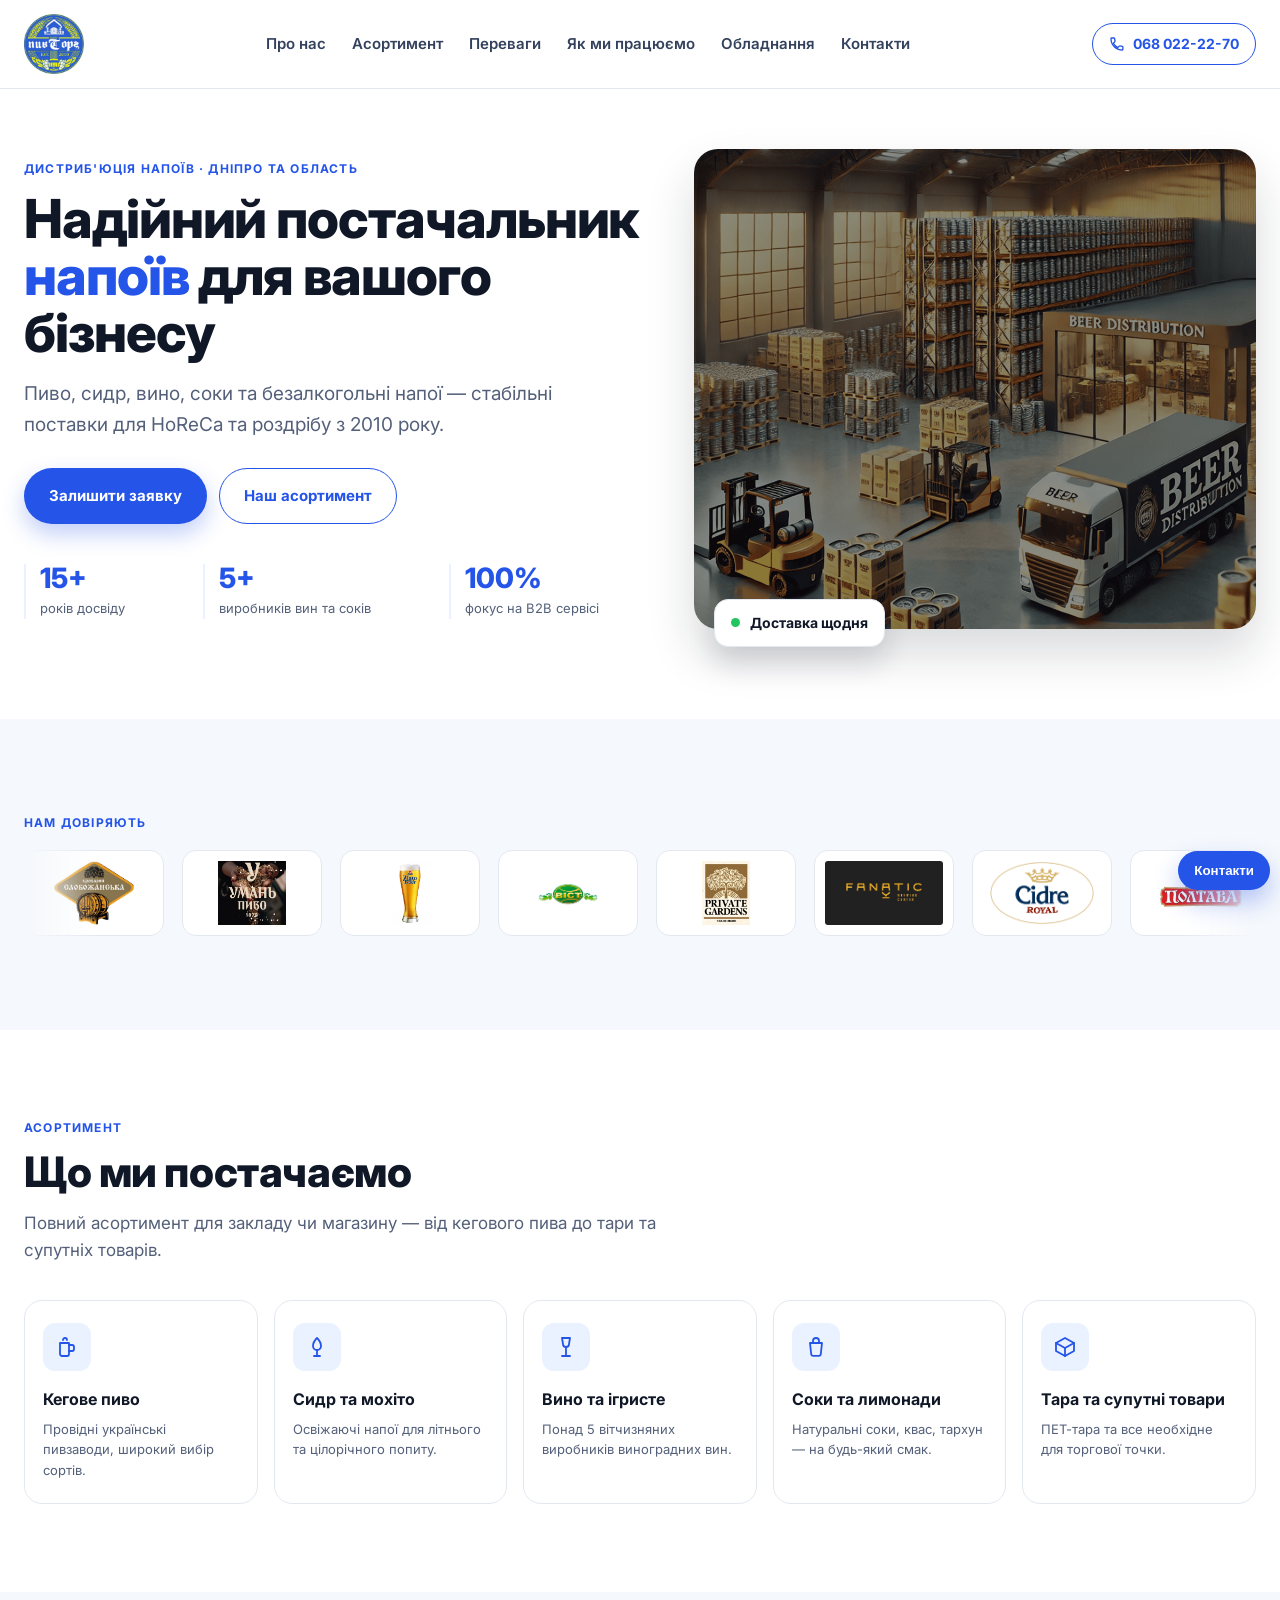
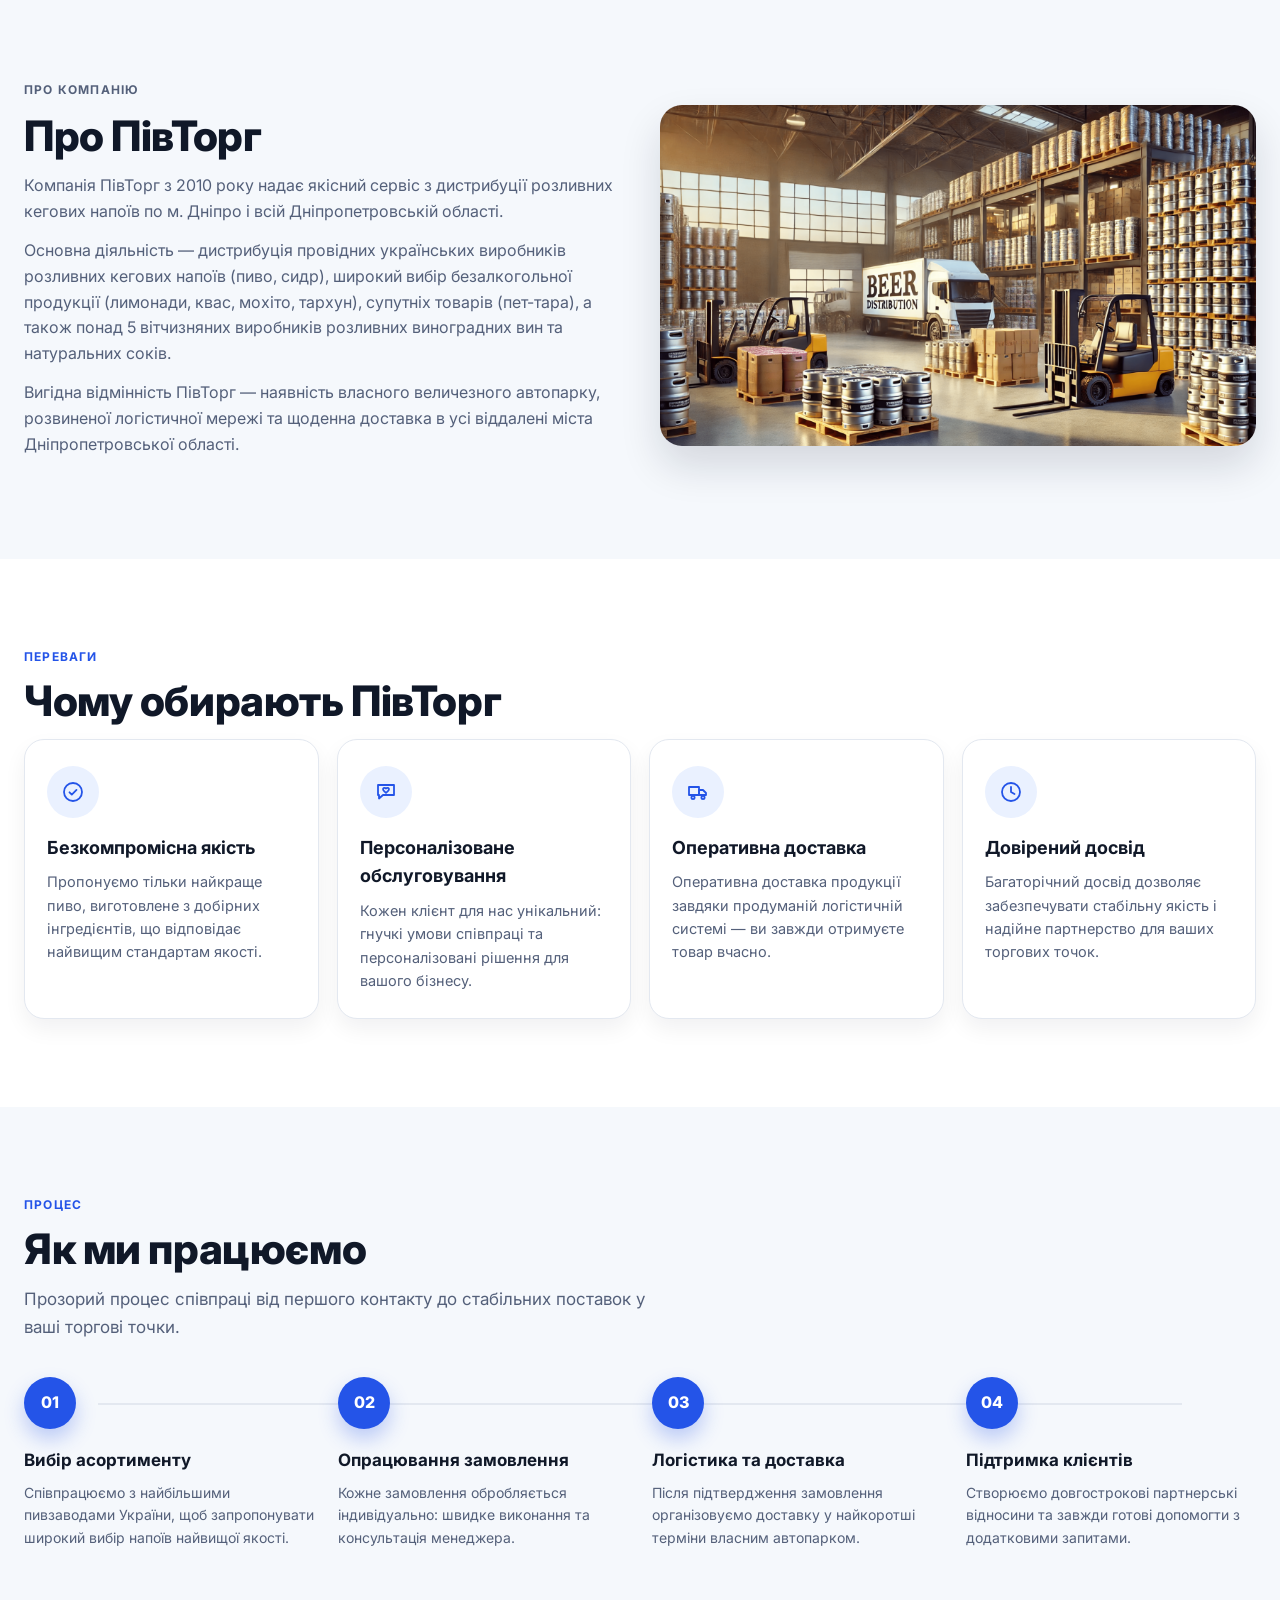
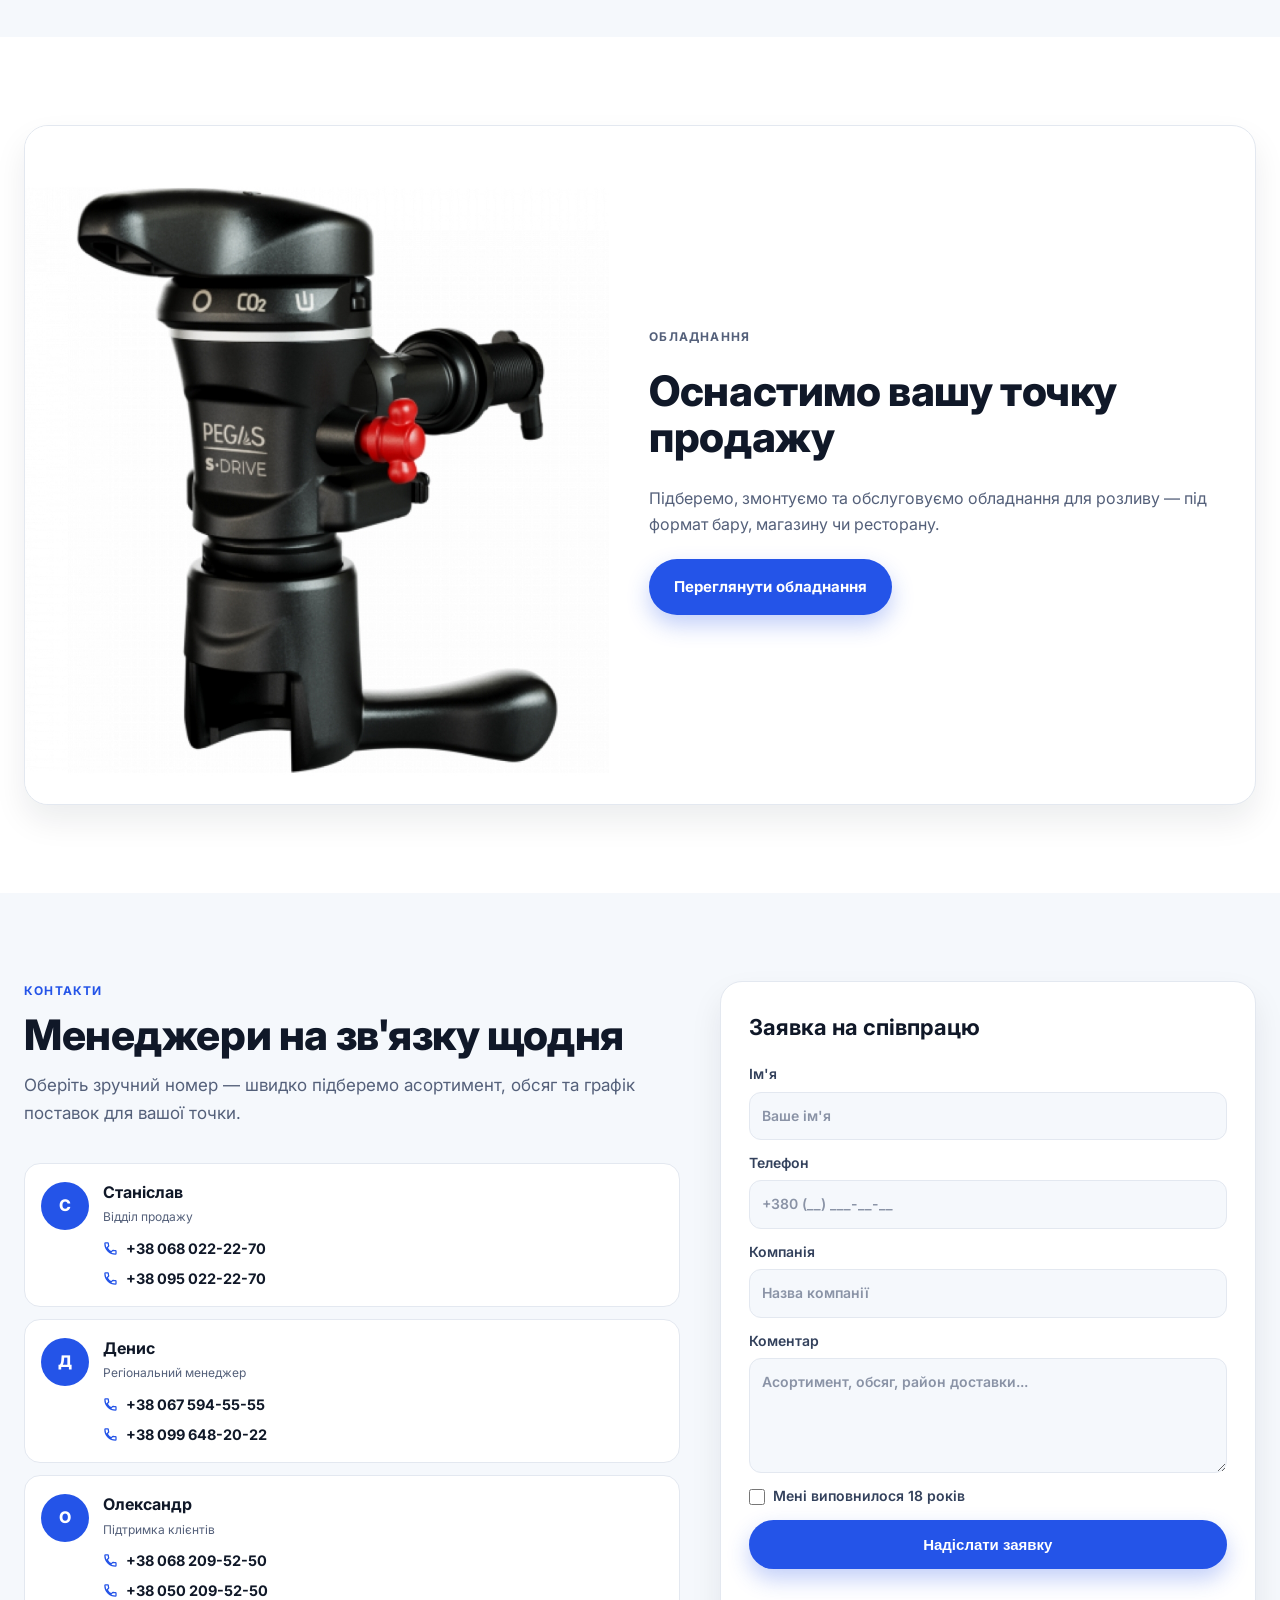
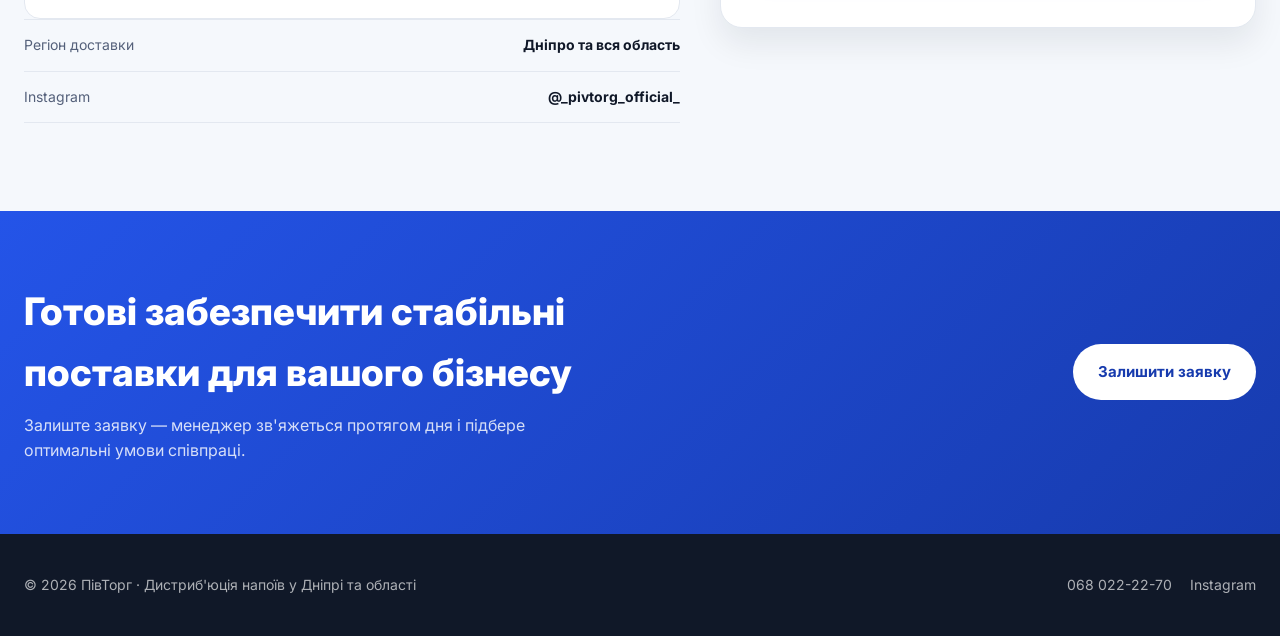
==== commit 79a3ba58: "Reorder mobile hero (text/CTA before image) and enrich mobile menu Mobile menu now includes product " ====
--- a/index.html
+++ b/index.html
@@ -47,6 +47,43 @@
         <a href="#work" data-menu-link>Як ми працюємо</a>
         <a href="obladnannya.html" data-menu-link>Обладнання</a>
         <a href="#contacts" data-menu-link>Контакти</a>
+
+        <div class="mobile-menu__divider"></div>
+        <p class="mobile-menu__label">Категорії</p>
+        <div class="mobile-menu__chips">
+          <a href="#assortment" data-menu-link>Пиво</a>
+          <a href="#assortment" data-menu-link>Сидр</a>
+          <a href="#assortment" data-menu-link>Вино та ігристе</a>
+          <a href="#assortment" data-menu-link>Соки та лимонади</a>
+          <a href="#assortment" data-menu-link>Тара</a>
+        </div>
+
+        <div class="mobile-menu__divider"></div>
+        <p class="mobile-menu__label">Телефони</p>
+        <div class="mobile-menu__phones">
+          <a href="tel:+380680222270">
+            <svg viewBox="0 0 24 24" fill="none" stroke="currentColor" stroke-width="2" stroke-linecap="round" stroke-linejoin="round" aria-hidden="true" focusable="false"><path d="M6.6 10.8a15.6 15.6 0 0 0 6.6 6.6l2.2-2.2a1 1 0 0 1 1.02-.24c1.06.35 2.2.54 3.4.54a1 1 0 0 1 1 1V20a1 1 0 0 1-1 1C10.5 21 3 13.5 3 4a1 1 0 0 1 1-1h3.52a1 1 0 0 1 1 1c0 1.2.2 2.34.54 3.4a1 1 0 0 1-.25 1.02L6.6 10.8z"/></svg>
+            Станіслав · +38 068 022-22-70
+          </a>
+          <a href="tel:+380675945555">
+            <svg viewBox="0 0 24 24" fill="none" stroke="currentColor" stroke-width="2" stroke-linecap="round" stroke-linejoin="round" aria-hidden="true" focusable="false"><path d="M6.6 10.8a15.6 15.6 0 0 0 6.6 6.6l2.2-2.2a1 1 0 0 1 1.02-.24c1.06.35 2.2.54 3.4.54a1 1 0 0 1 1 1V20a1 1 0 0 1-1 1C10.5 21 3 13.5 3 4a1 1 0 0 1 1-1h3.52a1 1 0 0 1 1 1c0 1.2.2 2.34.54 3.4a1 1 0 0 1-.25 1.02L6.6 10.8z"/></svg>
+            Денис · +38 067 594-55-55
+          </a>
+          <a href="tel:+380682095250">
+            <svg viewBox="0 0 24 24" fill="none" stroke="currentColor" stroke-width="2" stroke-linecap="round" stroke-linejoin="round" aria-hidden="true" focusable="false"><path d="M6.6 10.8a15.6 15.6 0 0 0 6.6 6.6l2.2-2.2a1 1 0 0 1 1.02-.24c1.06.35 2.2.54 3.4.54a1 1 0 0 1 1 1V20a1 1 0 0 1-1 1C10.5 21 3 13.5 3 4a1 1 0 0 1 1-1h3.52a1 1 0 0 1 1 1c0 1.2.2 2.34.54 3.4a1 1 0 0 1-.25 1.02L6.6 10.8z"/></svg>
+            Олександр · +38 068 209-52-50
+          </a>
+        </div>
+
+        <div class="mobile-menu__divider"></div>
+        <div class="mobile-menu__social">
+          <a href="https://www.instagram.com/_pivtorg_official_/" target="_blank" rel="noreferrer">
+            <svg viewBox="0 0 24 24" aria-hidden="true" focusable="false"><path d="M7.5 2h9A5.5 5.5 0 0 1 22 7.5v9A5.5 5.5 0 0 1 16.5 22h-9A5.5 5.5 0 0 1 2 16.5v-9A5.5 5.5 0 0 1 7.5 2zm0 2A3.5 3.5 0 0 0 4 7.5v9A3.5 3.5 0 0 0 7.5 20h9a3.5 3.5 0 0 0 3.5-3.5v-9A3.5 3.5 0 0 0 16.5 4h-9zm10.75 1.5a1.25 1.25 0 1 1 0 2.5 1.25 1.25 0 0 1 0-2.5zM12 7a5 5 0 1 1 0 10 5 5 0 0 1 0-10zm0 2a3 3 0 1 0 0 6 3 3 0 0 0 0-6z"/></svg>
+            Instagram · @_pivtorg_official_
+          </a>
+        </div>
+
+        <div class="mobile-menu__divider"></div>
         <a class="btn" href="#lead" data-menu-link>Залишити заявку</a>
       </div>
     </div>
--- a/styles.css
+++ b/styles.css
@@ -121,6 +121,9 @@
   right: 12px;
   top: 88px;
   width: min(320px, calc(100% - 24px));
+  max-height: calc(100vh - 104px);
+  overflow-y: auto;
+  -webkit-overflow-scrolling: touch;
   border-radius: 16px;
   border: 1px solid var(--line);
   background: var(--white);
@@ -142,6 +145,41 @@
   background: var(--bg-soft);
 }
 .mobile-menu__panel .btn { margin-top: 4px; }
+
+.mobile-menu__divider { height: 1px; background: var(--line); margin: 4px 0; }
+.mobile-menu__label {
+  margin: 2px 0 0;
+  font-size: 11px;
+  font-weight: 700;
+  text-transform: uppercase;
+  letter-spacing: .07em;
+  color: var(--muted);
+}
+.mobile-menu__chips { display: flex; flex-wrap: wrap; gap: 6px; }
+.mobile-menu__chips a {
+  border: 1px solid var(--line);
+  border-radius: 999px;
+  padding: 7px 12px;
+  font-size: 13px;
+  font-weight: 600;
+  background: var(--white);
+}
+.mobile-menu__chips a:hover { border-color: var(--blue); color: var(--blue); }
+
+.mobile-menu__phones,
+.mobile-menu__social { display: grid; gap: 6px; }
+.mobile-menu__phones a,
+.mobile-menu__social a {
+  display: flex;
+  align-items: center;
+  gap: 10px;
+  font-size: 14px;
+}
+.mobile-menu__phones a svg,
+.mobile-menu__social a svg { width: 16px; height: 16px; color: var(--blue); flex: none; }
+.mobile-menu__social a svg { fill: currentColor; }
+.mobile-menu__phones a:hover,
+.mobile-menu__social a:hover { border-color: var(--blue); color: var(--blue); }
 .mobile-menu.is-open { pointer-events: auto; }
 .mobile-menu.is-open .mobile-menu__backdrop { opacity: 1; }
 .mobile-menu.is-open .mobile-menu__panel { transform: translateY(0) scale(1); opacity: 1; }
@@ -616,7 +654,6 @@
   .phone-pill { display: none; }
   .menu-toggle { display: inline-flex; }
   .hero-grid { grid-template-columns: 1fr; }
-  .hero-photo { order: -1; }
   .about-grid { grid-template-columns: 1fr; }
   .category-grid { grid-template-columns: repeat(3, 1fr); }
   .advantages-grid { grid-template-columns: 1fr 1fr; }
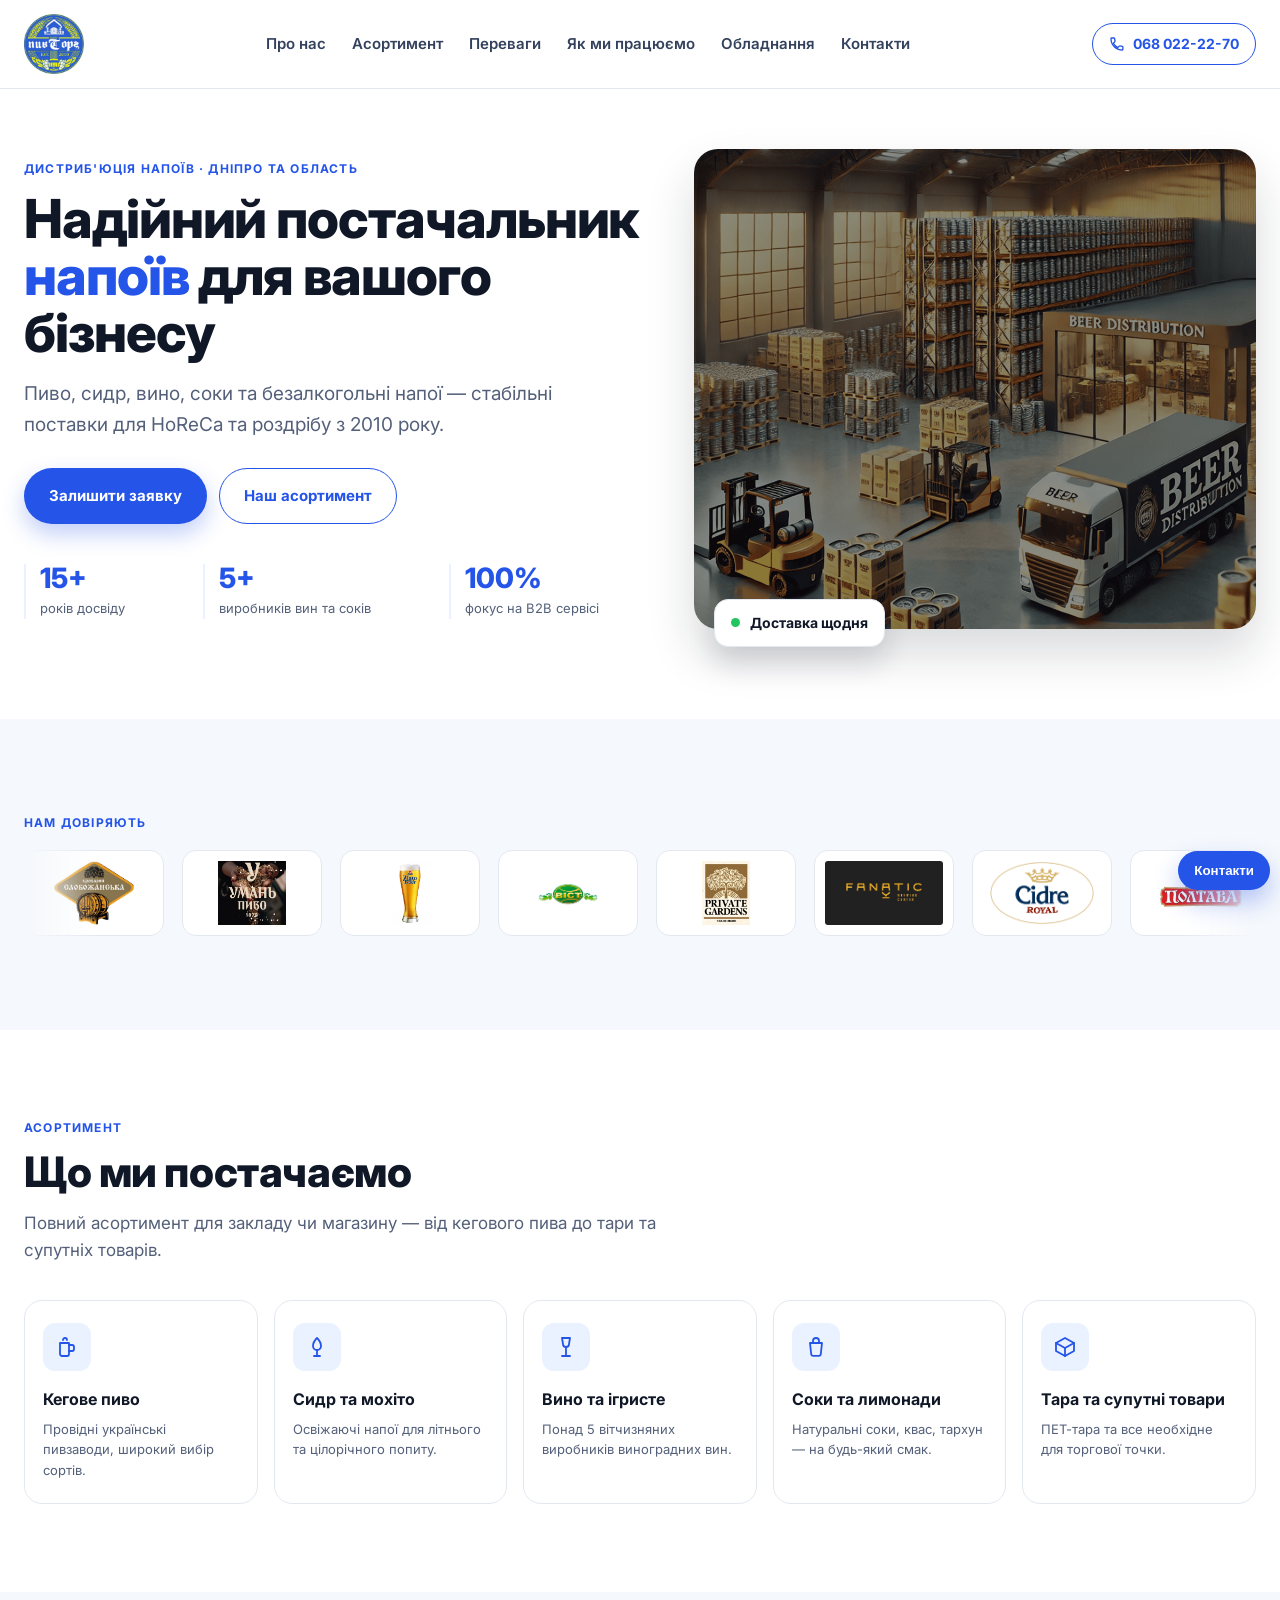
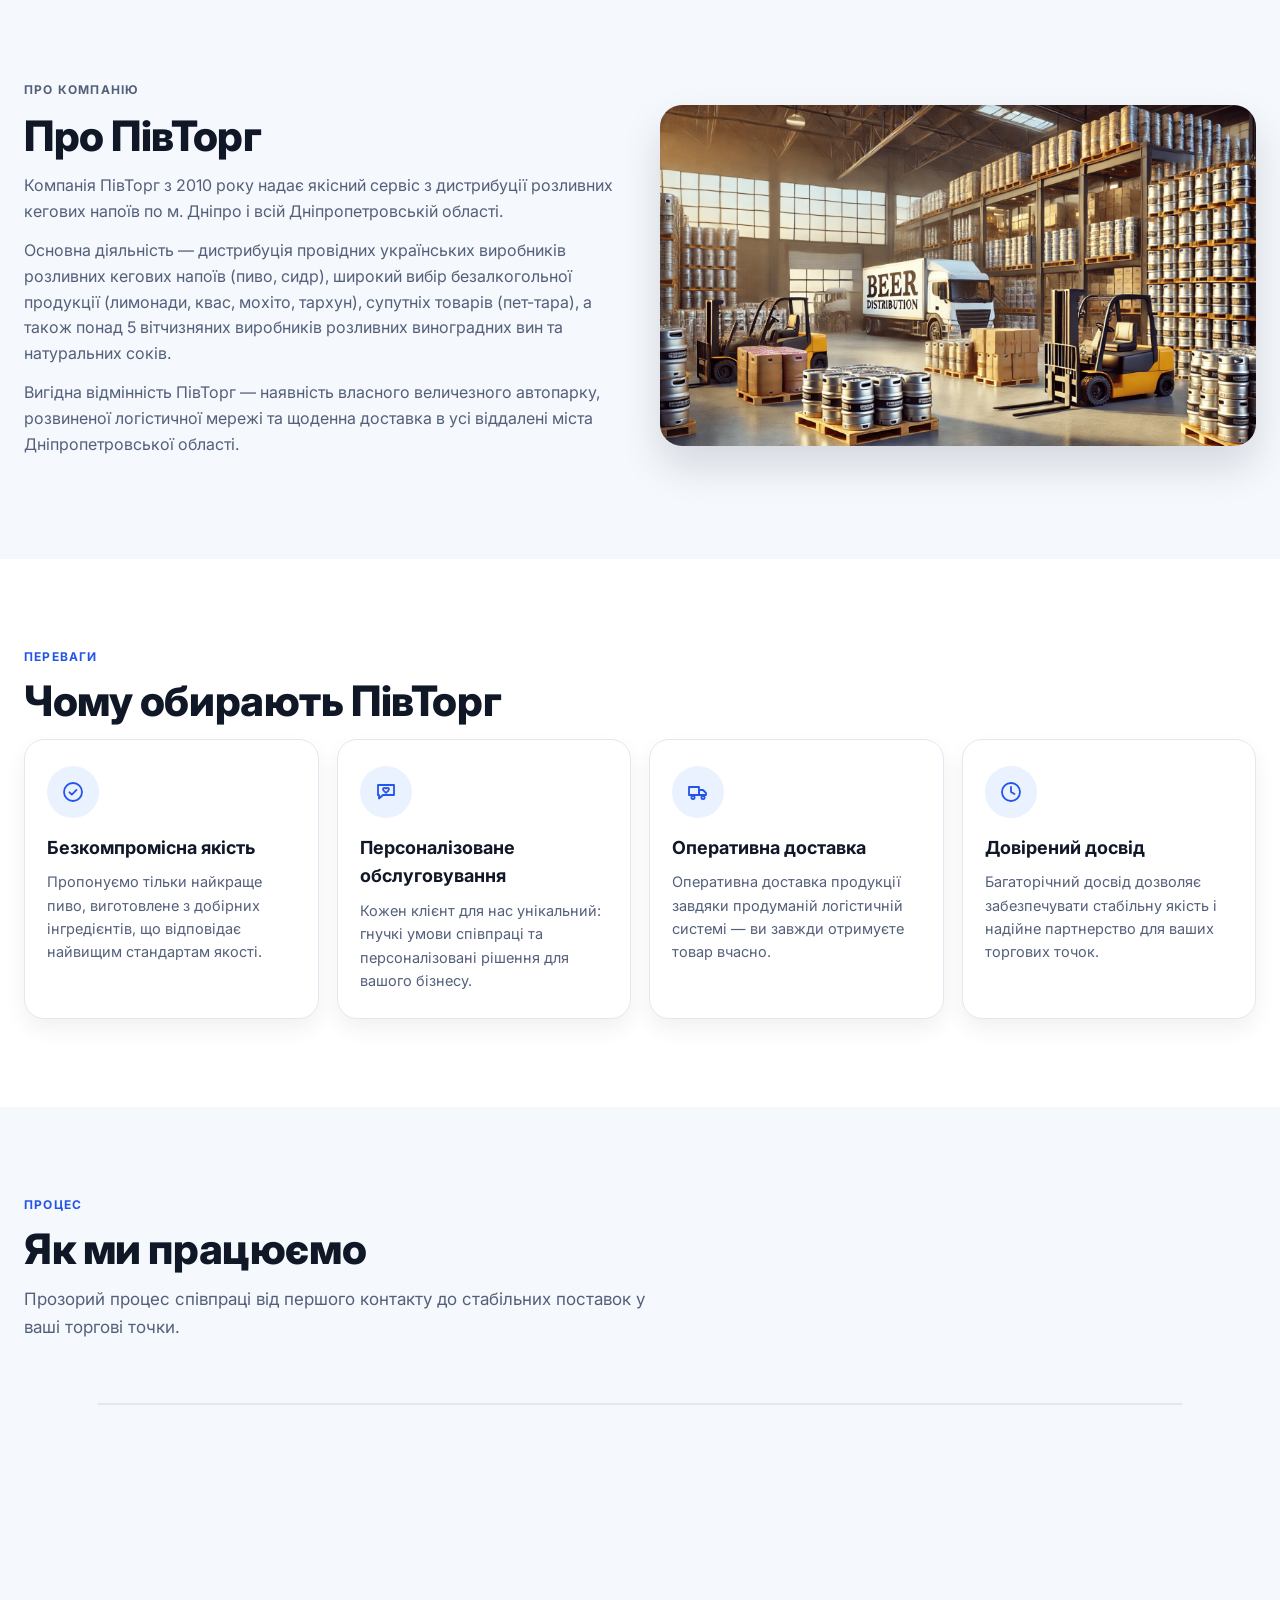
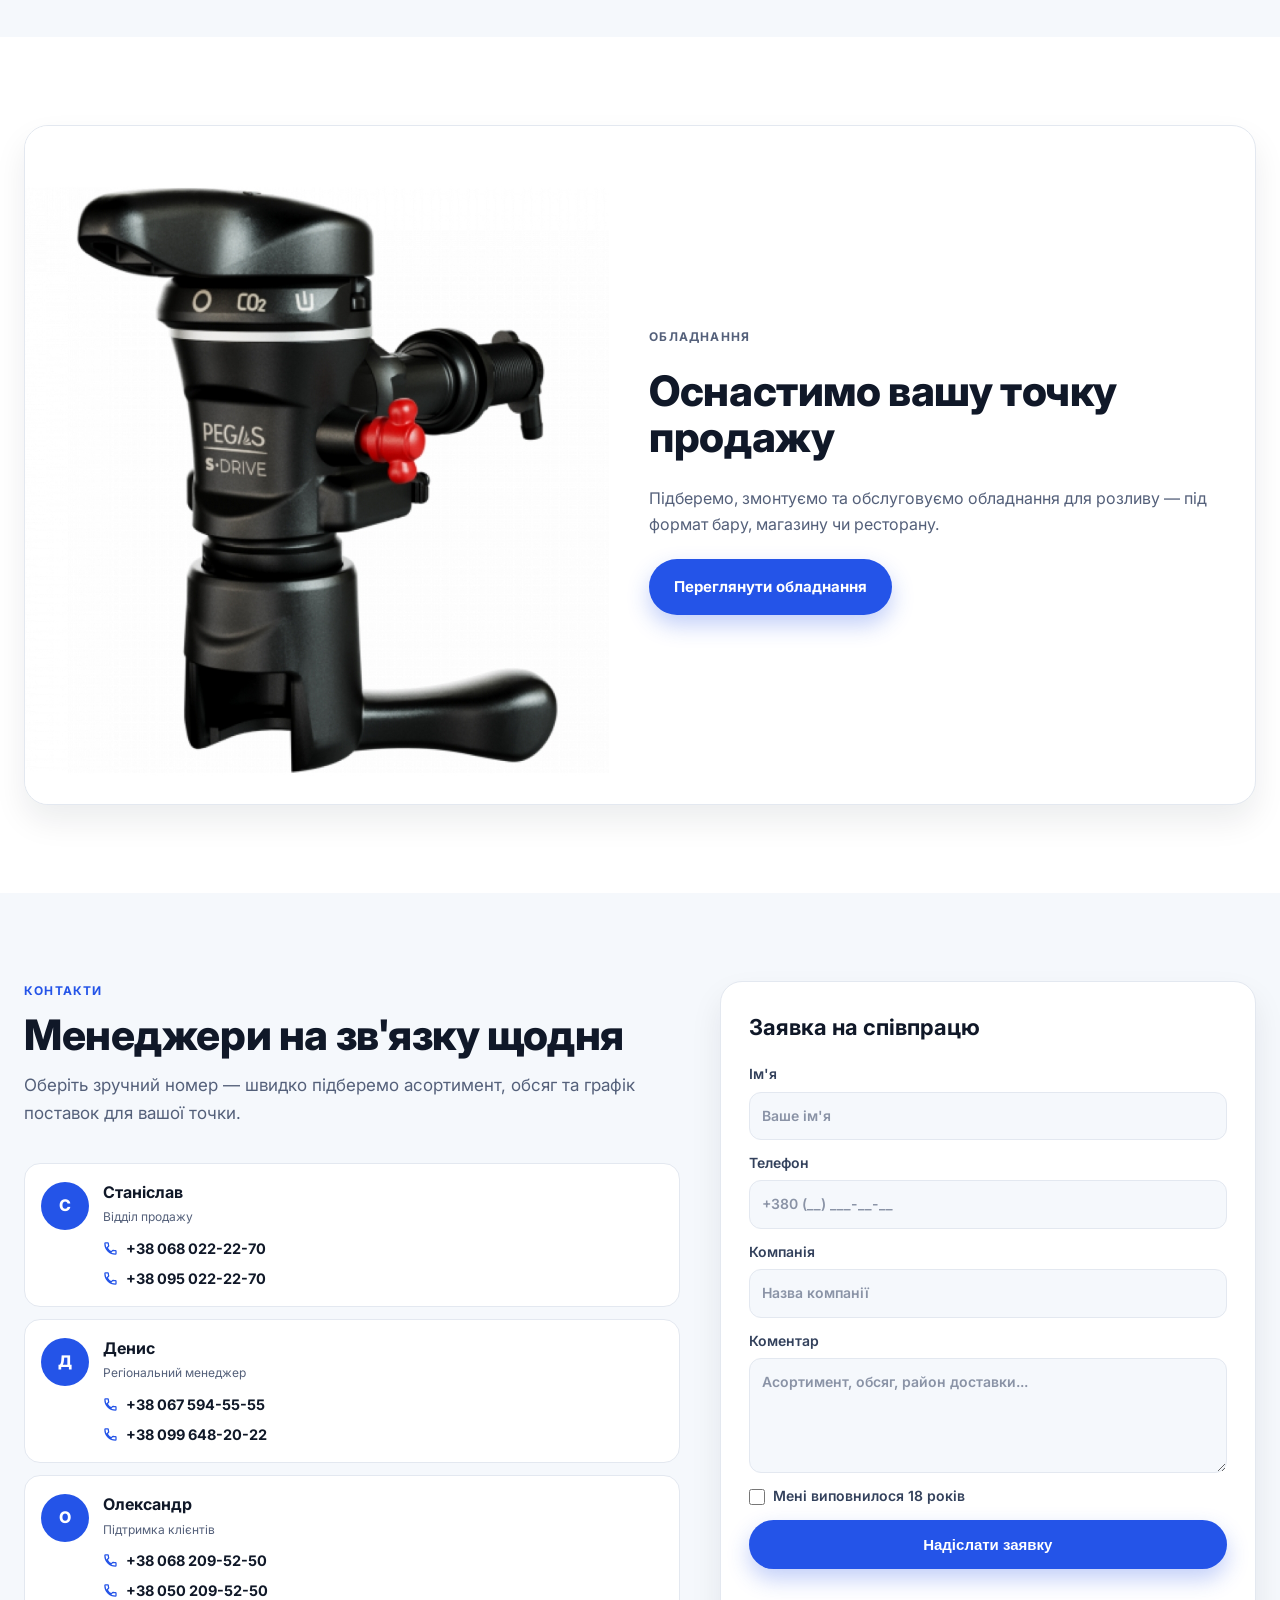
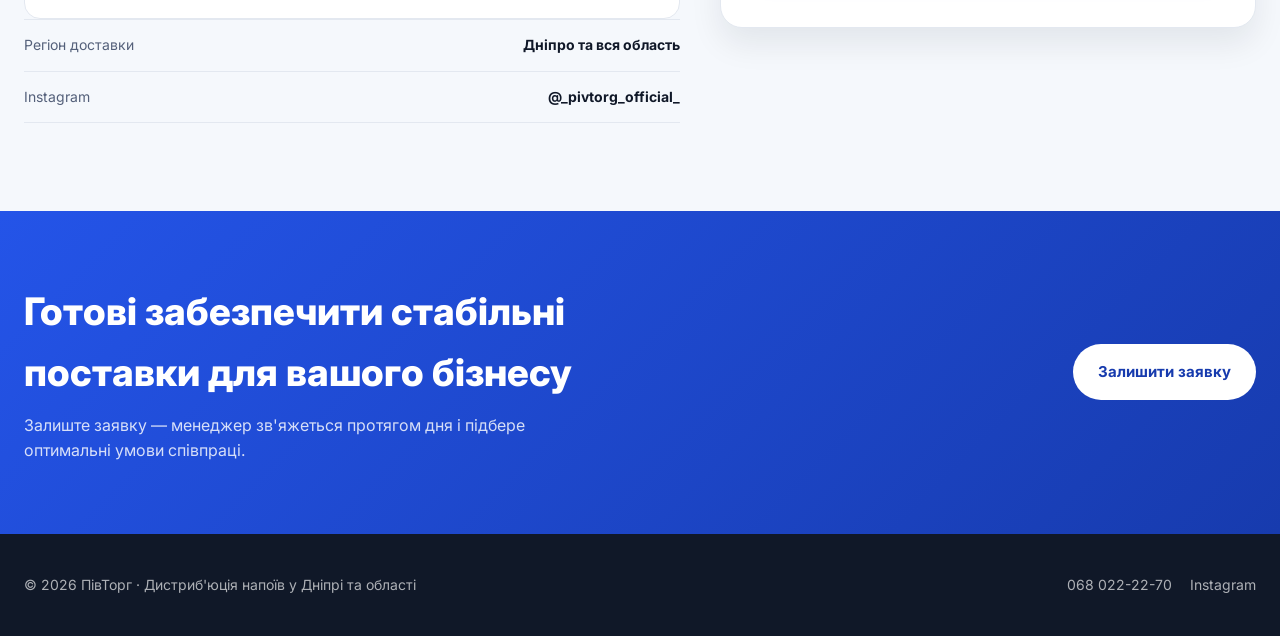
==== commit f537efe6: "Add form validation and anti-spam protection to the lead form - Client + server-side phone validatio" ====
--- a/index.html
+++ b/index.html
@@ -38,9 +38,16 @@
         <span></span>
       </button>
     </div>
-    <div class="mobile-menu" data-mobile-menu>
+  </header>
+  <div class="mobile-menu" data-mobile-menu>
       <div class="mobile-menu__backdrop" data-menu-close></div>
       <div class="mobile-menu__panel">
+        <div class="mobile-menu__head">
+          <img src="assets/images/logo-main.png" alt="ПiвТорг" />
+          <button type="button" class="mobile-menu__close" data-menu-close aria-label="Закрити меню">
+            <svg viewBox="0 0 24 24" fill="none" stroke="currentColor" stroke-width="2" stroke-linecap="round" stroke-linejoin="round" aria-hidden="true" focusable="false"><path d="M6 6l12 12M18 6L6 18"/></svg>
+          </button>
+        </div>
         <a href="#about" data-menu-link>Про нас</a>
         <a href="#assortment" data-menu-link>Асортимент</a>
         <a href="#advantages" data-menu-link>Переваги</a>
@@ -86,8 +93,7 @@
         <div class="mobile-menu__divider"></div>
         <a class="btn" href="#lead" data-menu-link>Залишити заявку</a>
       </div>
-    </div>
-  </header>
+  </div>
 
   <main id="top">
     <section class="hero">
@@ -360,21 +366,27 @@
 
         <form id="lead" class="form" data-form>
           <h2>Заявка на співпрацю</h2>
+          <div class="hp-field" aria-hidden="true">
+            <label>
+              Залиште це поле порожнім
+              <input type="text" name="website" tabindex="-1" autocomplete="off">
+            </label>
+          </div>
           <label>
             Ім'я
-            <input name="name" type="text" placeholder="Ваше ім'я" required>
+            <input name="name" type="text" placeholder="Ваше ім'я" maxlength="100" required>
           </label>
           <label>
             Телефон
-            <input name="phone" type="tel" placeholder="+380 (__) ___-__-__" required>
+            <input name="phone" type="tel" placeholder="+380 (__) ___-__-__" maxlength="30" required>
           </label>
           <label>
             Компанія
-            <input name="company" type="text" placeholder="Назва компанії">
+            <input name="company" type="text" placeholder="Назва компанії" maxlength="150">
           </label>
           <label>
             Коментар
-            <textarea name="message" rows="4" placeholder="Асортимент, обсяг, район доставки..."></textarea>
+            <textarea name="message" rows="4" placeholder="Асортимент, обсяг, район доставки..." maxlength="1000"></textarea>
           </label>
           <label class="check">
             <input type="checkbox" name="age18" required>
--- a/styles.css
+++ b/styles.css
@@ -107,7 +107,10 @@
   flex-direction: column;
   touch-action: manipulation;
 }
-.menu-toggle span { width: 18px; height: 2px; border-radius: 2px; background: var(--blue-deep); }
+.menu-toggle span { width: 18px; height: 2px; border-radius: 2px; background: var(--blue-deep); transition: transform .2s ease, opacity .2s ease; }
+.menu-toggle.is-active span:nth-child(1) { transform: translateY(6px) rotate(45deg); }
+.menu-toggle.is-active span:nth-child(2) { opacity: 0; }
+.menu-toggle.is-active span:nth-child(3) { transform: translateY(-6px) rotate(-45deg); }
 
 .mobile-menu { position: fixed; inset: 0; z-index: 90; pointer-events: none; }
 .mobile-menu__backdrop {
@@ -117,34 +120,55 @@
   transition: opacity .22s ease;
 }
 .mobile-menu__panel {
-  position: absolute;
-  right: 12px;
-  top: 88px;
-  width: min(320px, calc(100% - 24px));
-  max-height: calc(100vh - 104px);
+  position: fixed;
+  inset: 0;
+  width: 100%;
+  height: 100%;
+  max-height: none;
+  border-radius: 0;
+  border: none;
+  background: var(--white);
+  box-shadow: none;
+  padding: 24px 20px calc(28px + env(safe-area-inset-bottom, 0px));
   overflow-y: auto;
   -webkit-overflow-scrolling: touch;
-  border-radius: 16px;
-  border: 1px solid var(--line);
-  background: var(--white);
-  box-shadow: 0 20px 34px rgba(16, 24, 40, 0.18);
-  padding: 12px;
-  display: grid;
-  gap: 8px;
-  transform: translateY(-10px) scale(0.98);
-  opacity: 0;
-  transition: .22s ease;
-}
+  display: grid;
+  gap: 10px;
+  align-content: start;
+  transform: translateX(100%);
+  transition: transform .3s cubic-bezier(.2, .8, .2, 1);
+}
+.mobile-menu__head {
+  display: flex;
+  align-items: center;
+  justify-content: space-between;
+  margin-bottom: 8px;
+}
+.mobile-menu__head img { height: 44px; border-radius: 10px; }
+.mobile-menu__close {
+  width: 44px;
+  height: 44px;
+  border-radius: 12px;
+  border: 1px solid var(--line);
+  background: var(--bg-soft);
+  color: var(--ink);
+  display: grid;
+  place-items: center;
+  cursor: pointer;
+  touch-action: manipulation;
+}
+.mobile-menu__close svg { width: 18px; height: 18px; }
 .mobile-menu__panel a {
   text-decoration: none;
   color: var(--ink);
   font-weight: 700;
+  font-size: 16px;
   border: 1px solid var(--line);
   border-radius: 12px;
-  padding: 10px 12px;
+  padding: 14px 16px;
   background: var(--bg-soft);
 }
-.mobile-menu__panel .btn { margin-top: 4px; }
+.mobile-menu__panel .btn { margin-top: 6px; padding: 16px 22px; font-size: 16px; }
 
 .mobile-menu__divider { height: 1px; background: var(--line); margin: 4px 0; }
 .mobile-menu__label {
@@ -182,8 +206,9 @@
 .mobile-menu__social a:hover { border-color: var(--blue); color: var(--blue); }
 .mobile-menu.is-open { pointer-events: auto; }
 .mobile-menu.is-open .mobile-menu__backdrop { opacity: 1; }
-.mobile-menu.is-open .mobile-menu__panel { transform: translateY(0) scale(1); opacity: 1; }
+.mobile-menu.is-open .mobile-menu__panel { transform: translateX(0); }
 body.menu-open { overflow: hidden; }
+body.menu-open .quick-contact { display: none; }
 
 /* ---------- Buttons ---------- */
 .btn, .pill-solid {
@@ -560,6 +585,7 @@
 .form textarea::placeholder { color: #8a93a6; }
 .form input:focus,
 .form textarea:focus { border-color: var(--blue); box-shadow: 0 0 0 3px rgba(36, 84, 232, 0.18); }
+.hp-field { position: absolute; left: -9999px; width: 1px; height: 1px; overflow: hidden; }
 .check { grid-template-columns: 18px 1fr; align-items: center; gap: 10px; font-weight: 500; }
 .check input { margin: 0; width: 16px; height: 16px; accent-color: var(--blue); }
 .form-status { margin: 0; min-height: 18px; font-size: 13px; color: var(--muted); }
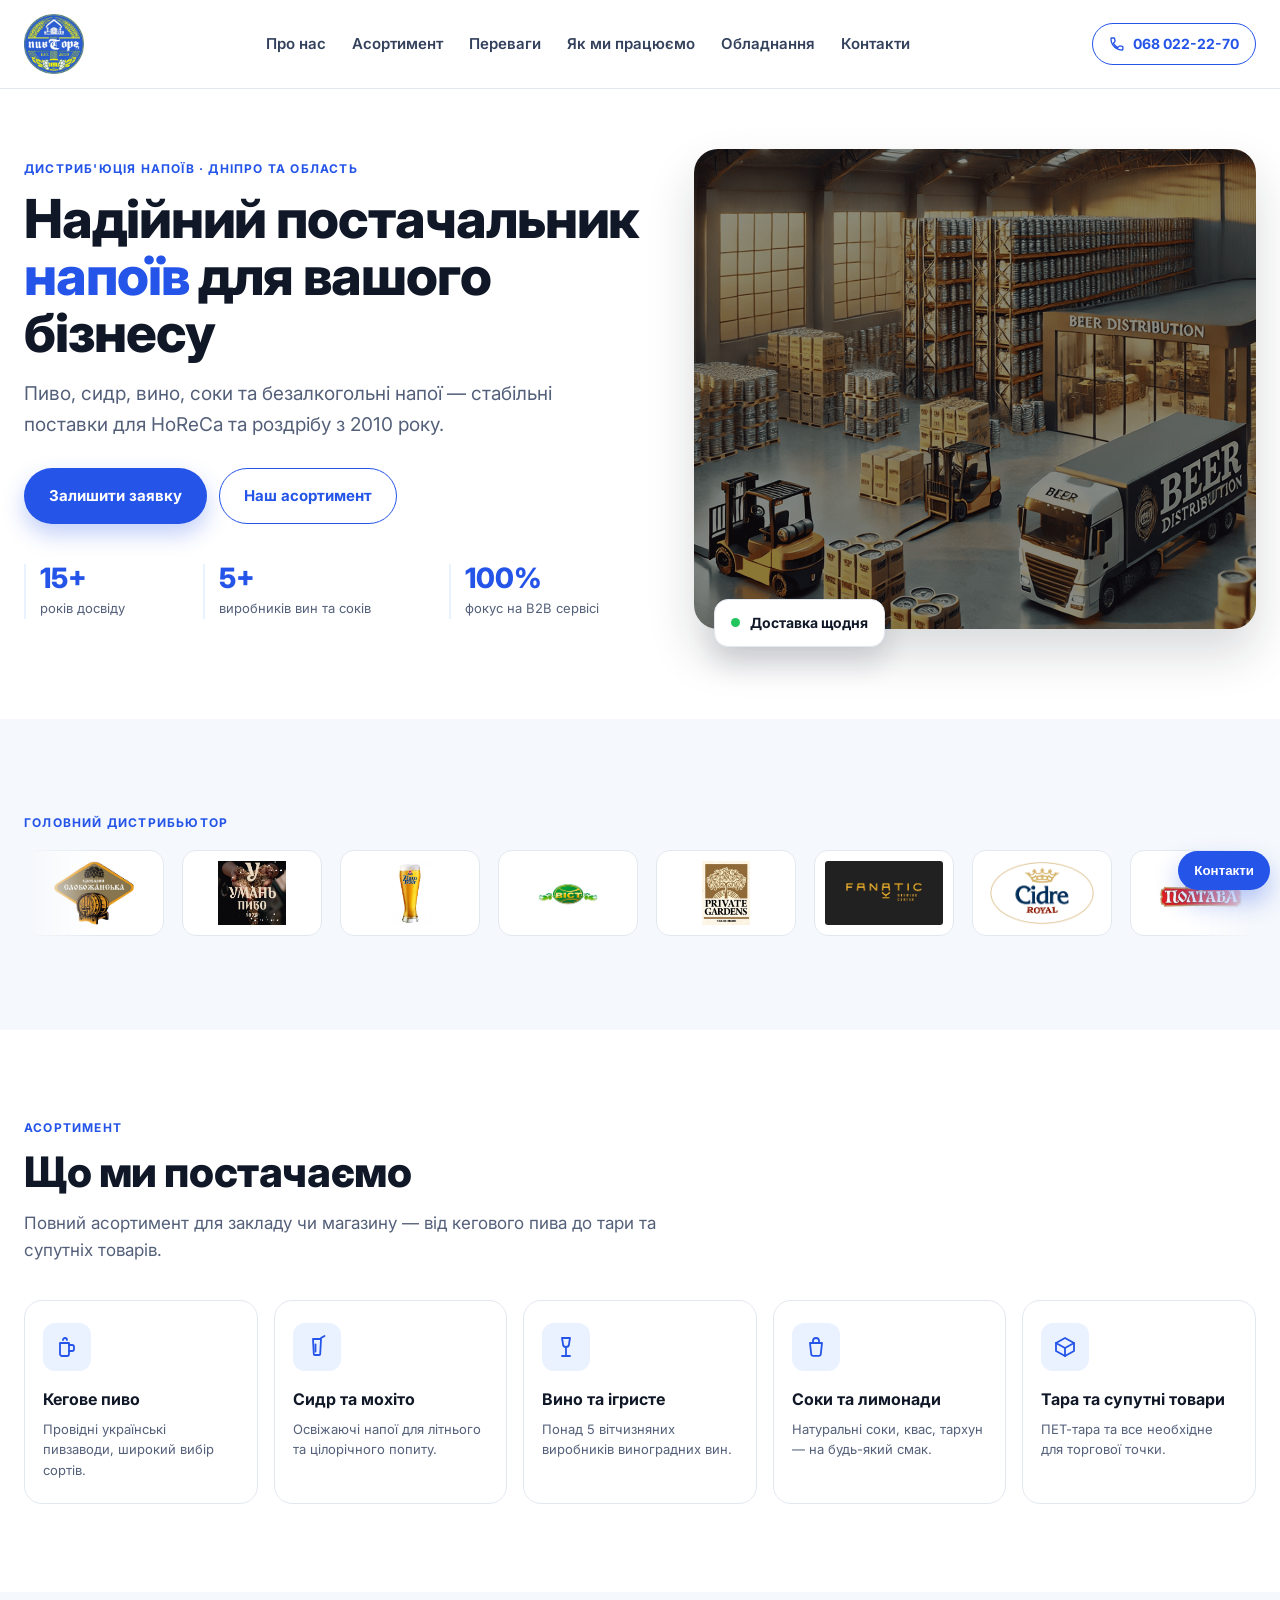
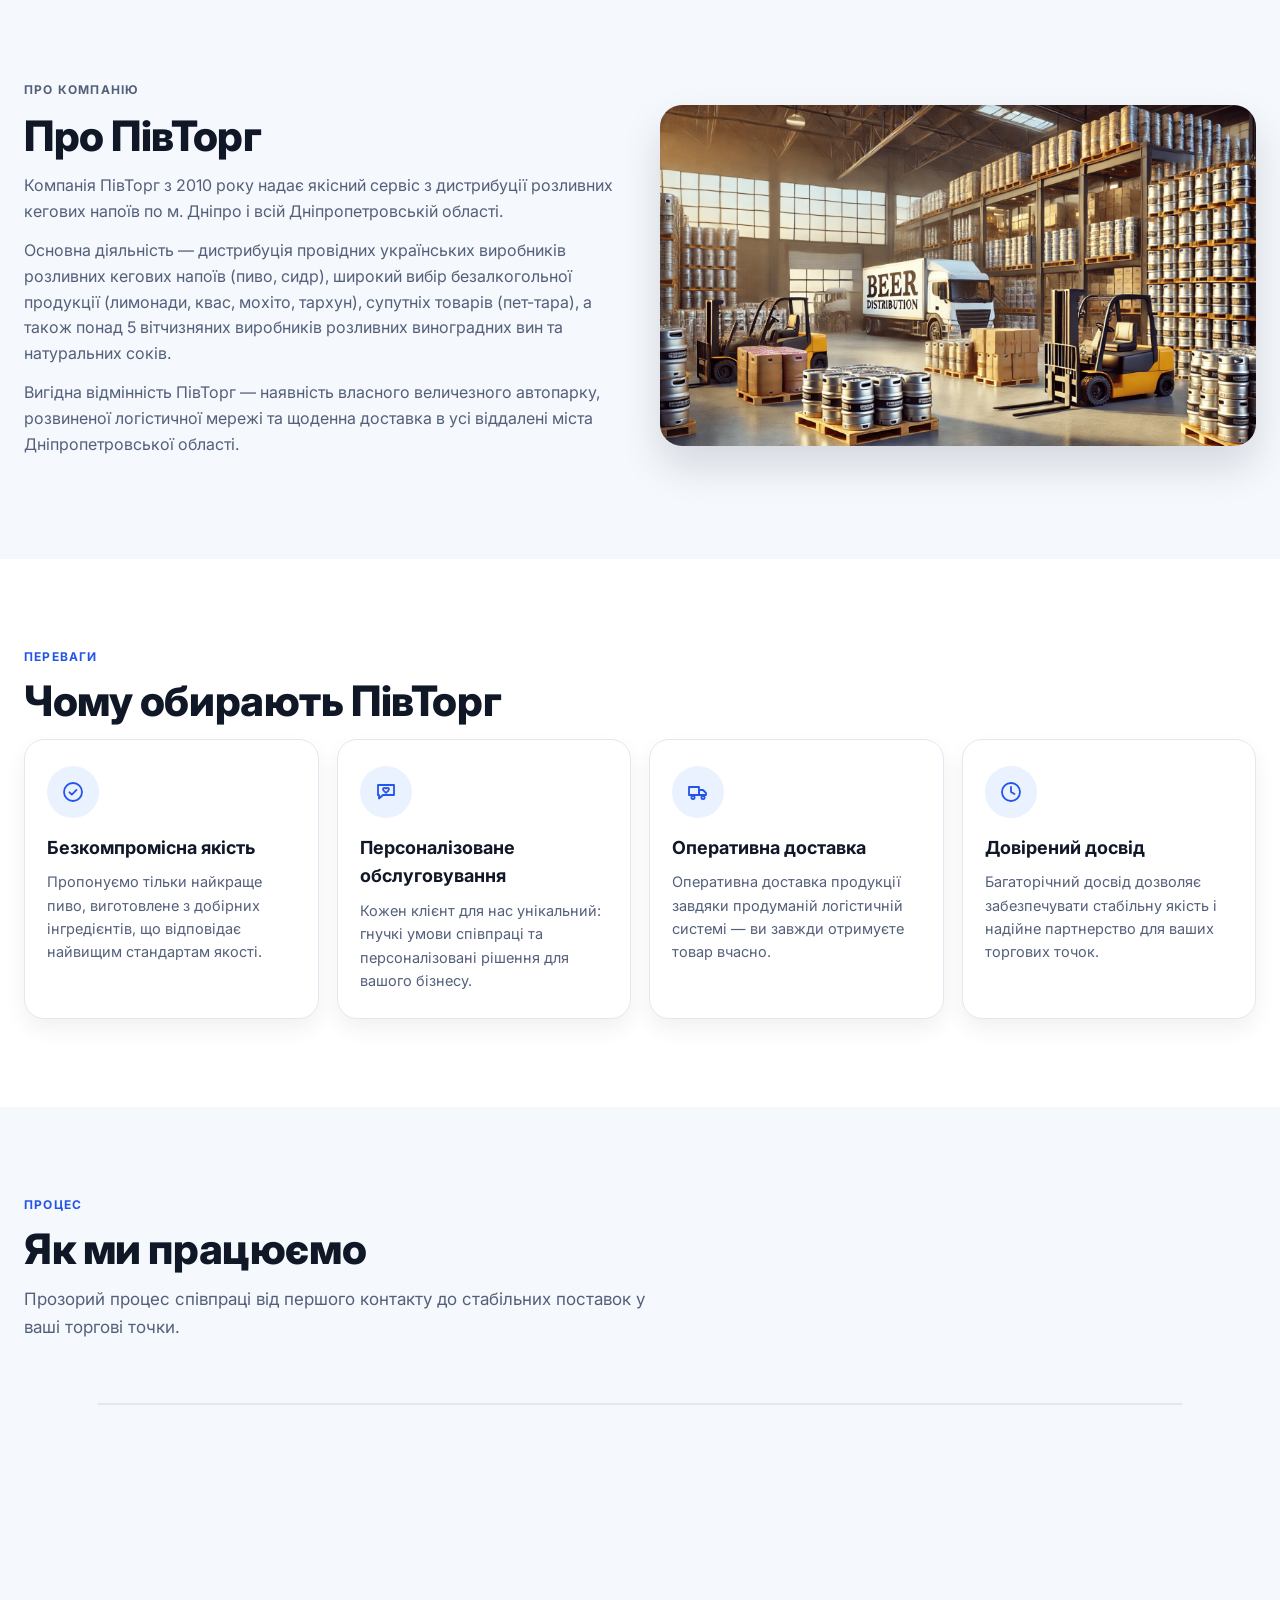
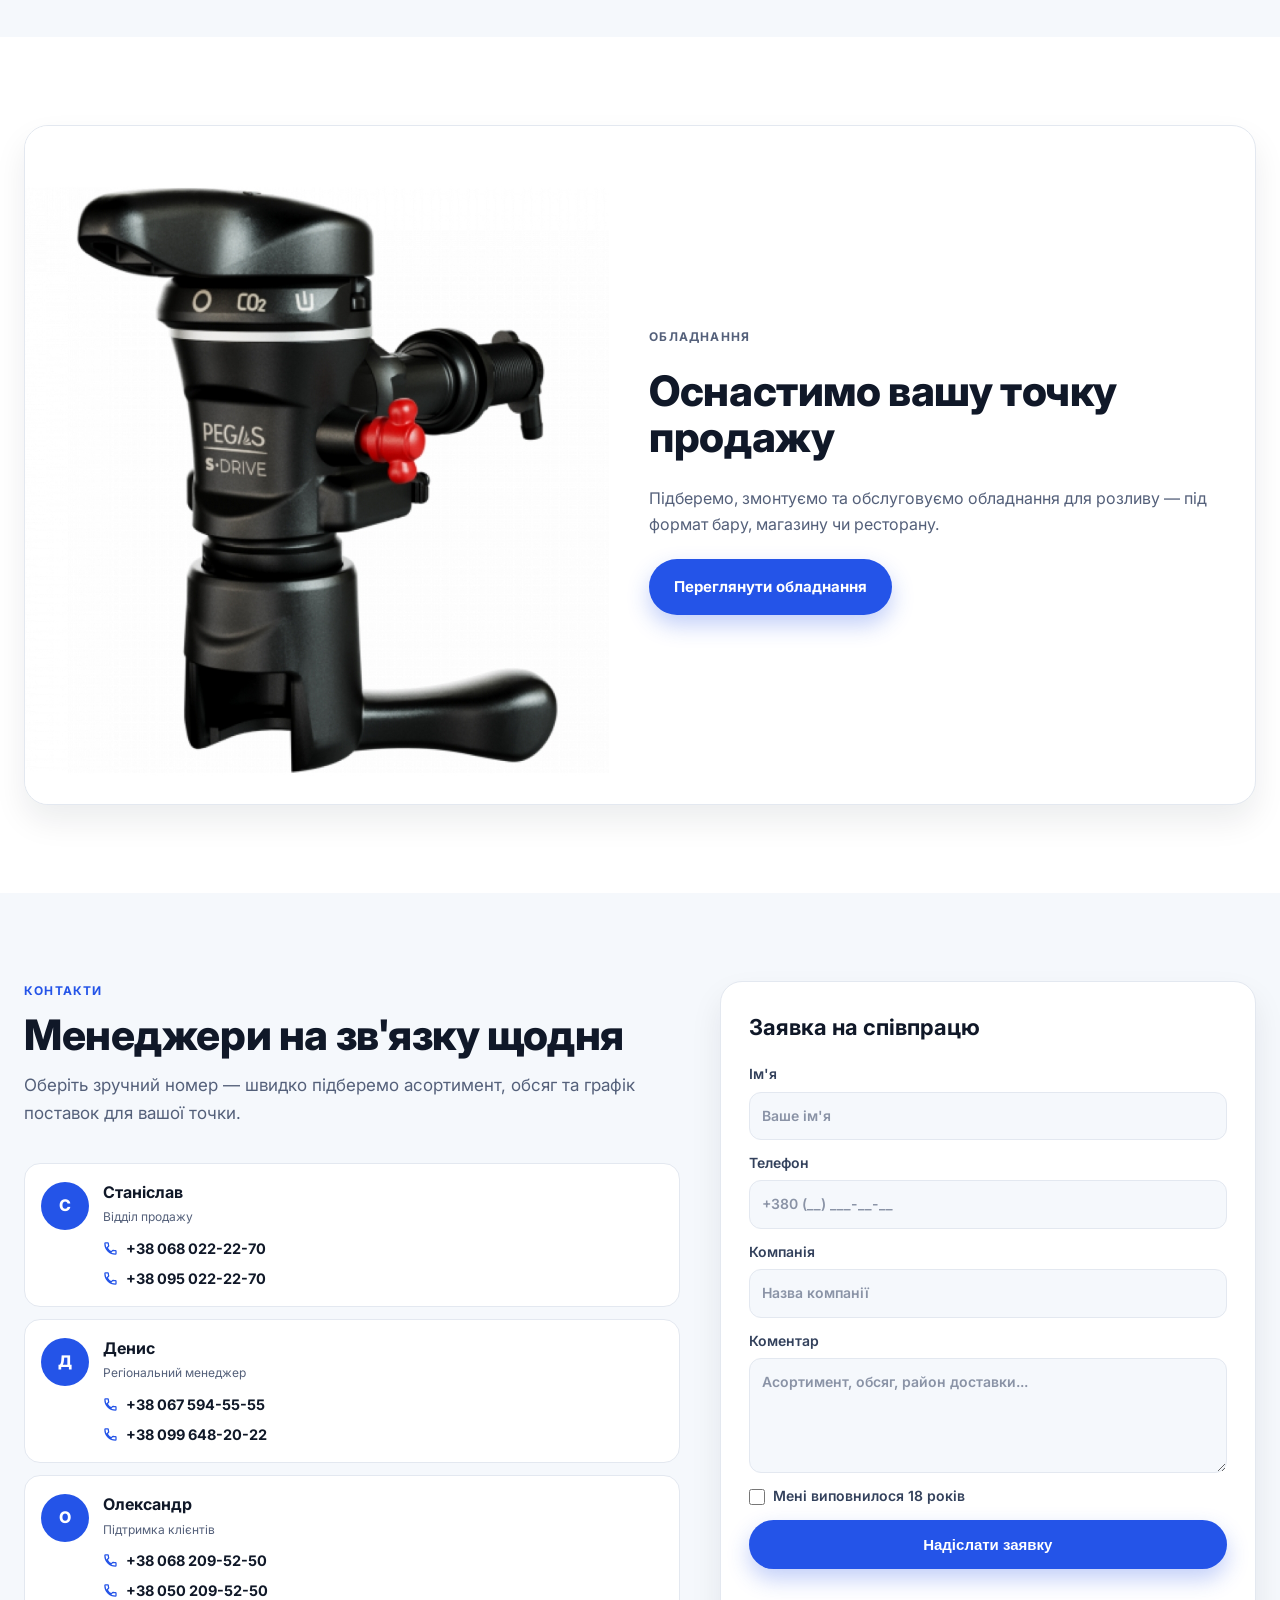
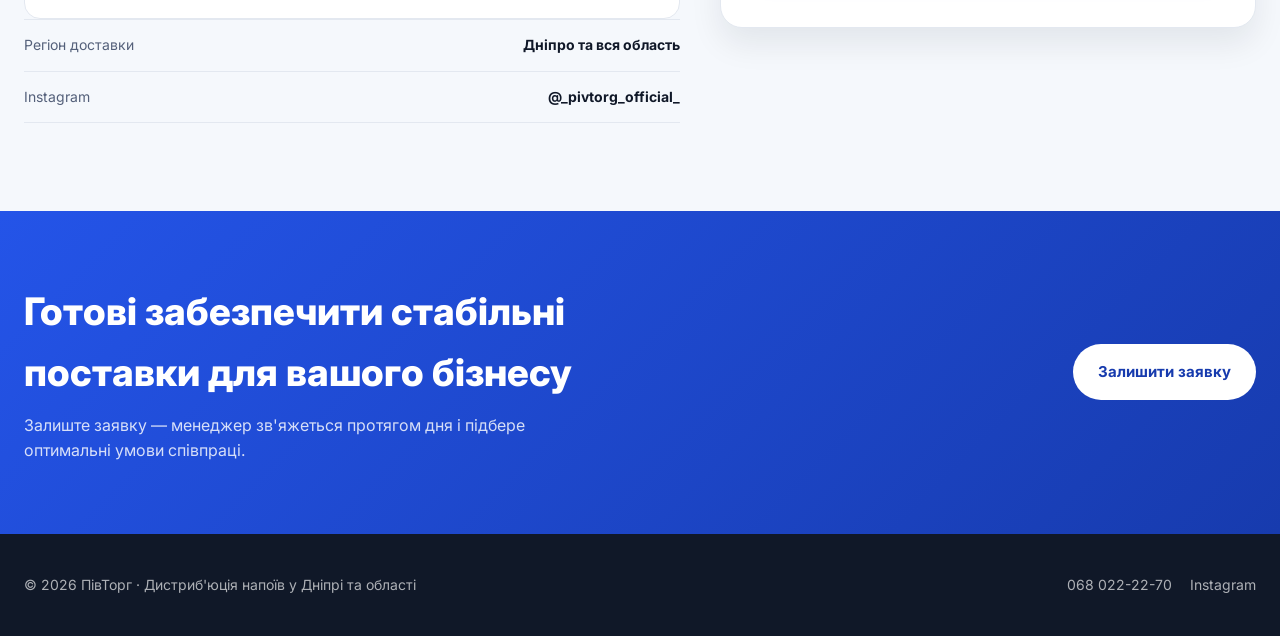
==== commit bac36cad: "Update partners kicker text, cider icon, and quick-contact phone - Partners section now reads "Голов" ====
--- a/index.html
+++ b/index.html
@@ -121,7 +121,7 @@
 
     <section class="section section-soft partners">
       <div class="container partners-inner">
-        <p class="kicker">Нам довіряють</p>
+        <p class="kicker">Головний дистрибьютор</p>
         <div class="logo-marquee" aria-label="Логотипи партнерів">
           <div class="logo-track">
             <img src="assets/images/partner-01.jpg" alt="Партнер 1">
@@ -169,7 +169,7 @@
           </article>
           <article class="category-card">
             <span class="category-icon">
-              <svg viewBox="0 0 24 24" fill="none" stroke="currentColor" stroke-width="1.8" stroke-linecap="round" stroke-linejoin="round" aria-hidden="true" focusable="false"><path d="M12 3c2 2 4 5 4 8a4 4 0 0 1-8 0c0-3 2-6 4-8z"/><path d="M12 15v6"/><path d="M9 21h6"/></svg>
+              <svg viewBox="0 0 24 24" fill="none" stroke="currentColor" stroke-width="1.8" stroke-linecap="round" stroke-linejoin="round" aria-hidden="true" focusable="false"><path d="M8 4h8l-.8 15a1 1 0 0 1-1 1h-4.4a1 1 0 0 1-1-1L8 4z"/><path d="M16 3l3.5-2"/><path d="M10.5 9.5v7"/></svg>
             </span>
             <h3>Сидр та мохіто</h3>
             <p>Освіжаючі напої для літнього та цілорічного попиту.</p>
@@ -424,7 +424,7 @@
       Контакти
     </button>
     <div class="quick-contact__panel">
-      <a class="quick-contact__icon" href="tel:+380682095250" aria-label="Зателефонувати Олександру">
+      <a class="quick-contact__icon" href="tel:+380680222270" aria-label="Зателефонувати">
         <svg viewBox="0 0 24 24" aria-hidden="true" focusable="false">
           <path d="M6.6 10.8a15.6 15.6 0 0 0 6.6 6.6l2.2-2.2a1 1 0 0 1 1-.24c1.06.35 2.2.54 3.4.54a1 1 0 0 1 1 1V20a1 1 0 0 1-1 1C10.5 21 3 13.5 3 4a1 1 0 0 1 1-1h3.52a1 1 0 0 1 1 1c0 1.2.2 2.34.54 3.4a1 1 0 0 1-.25 1.02L6.6 10.8z"/>
         </svg>
